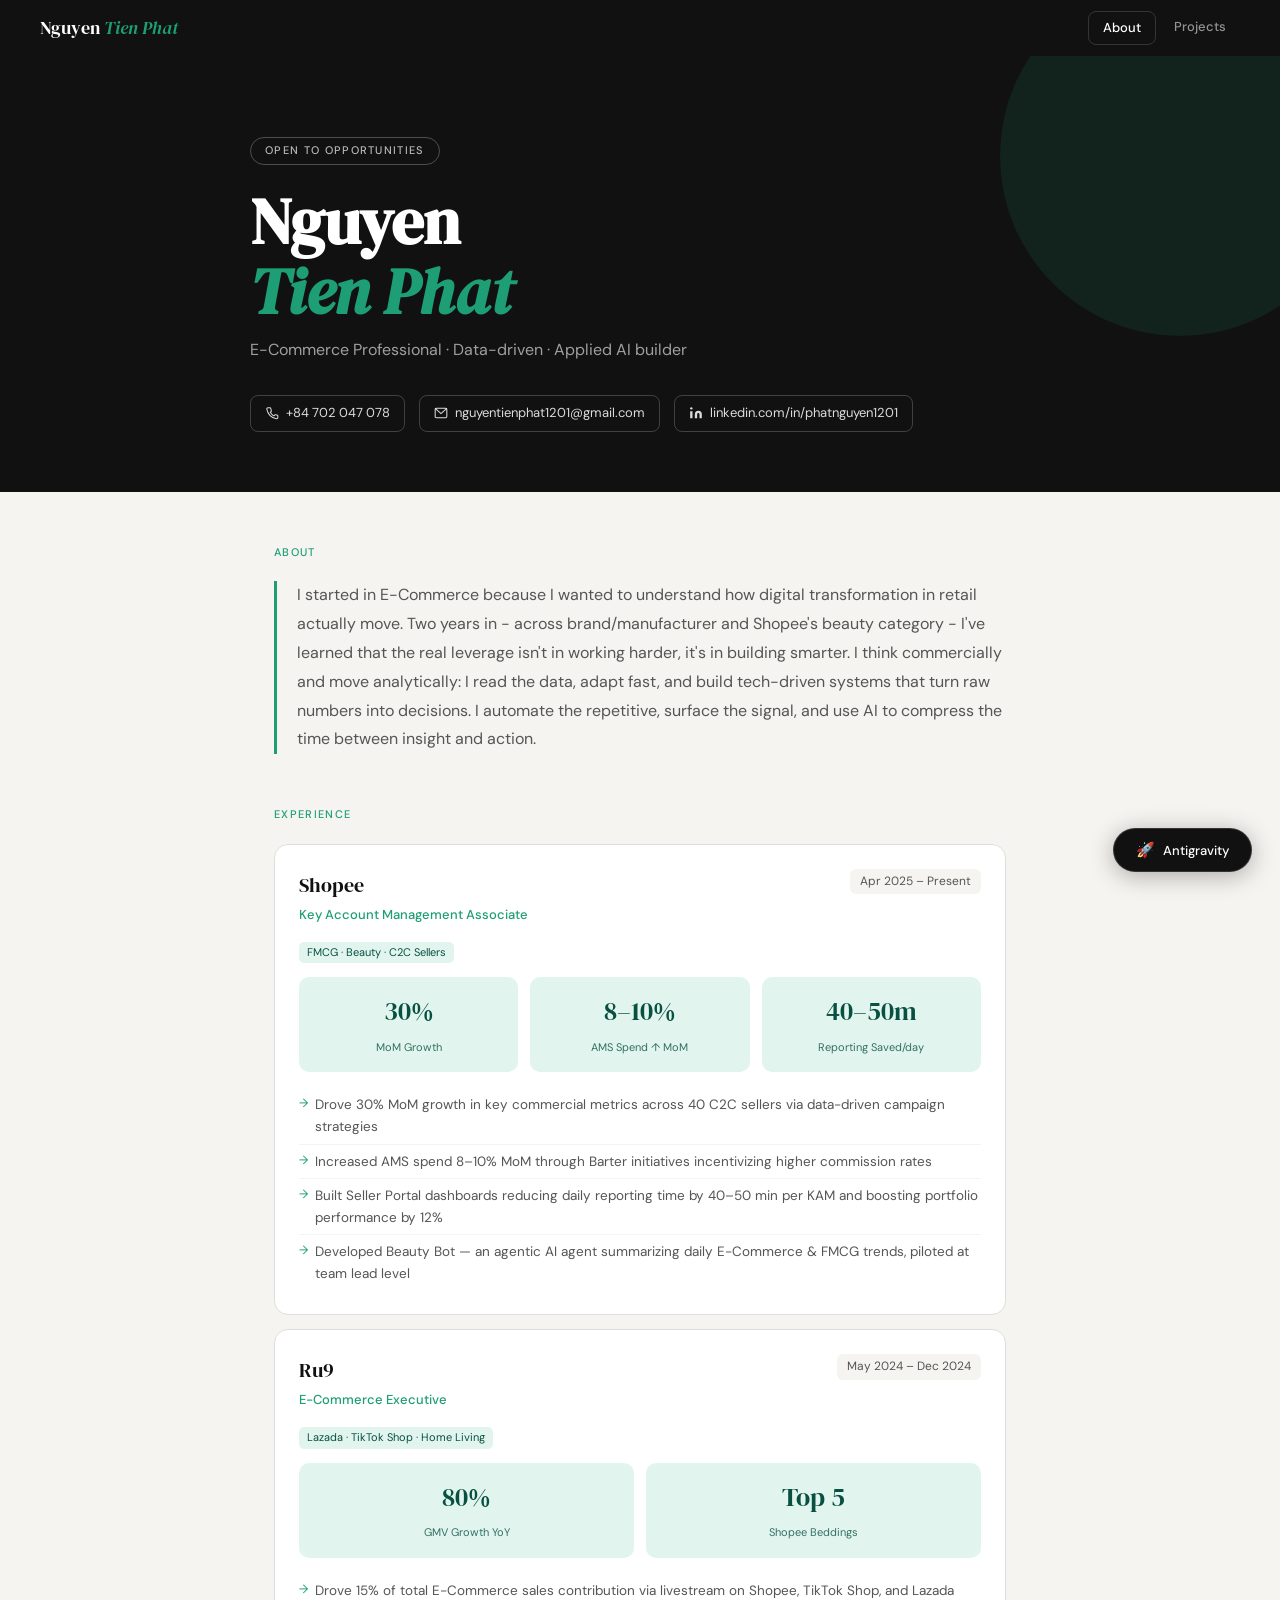
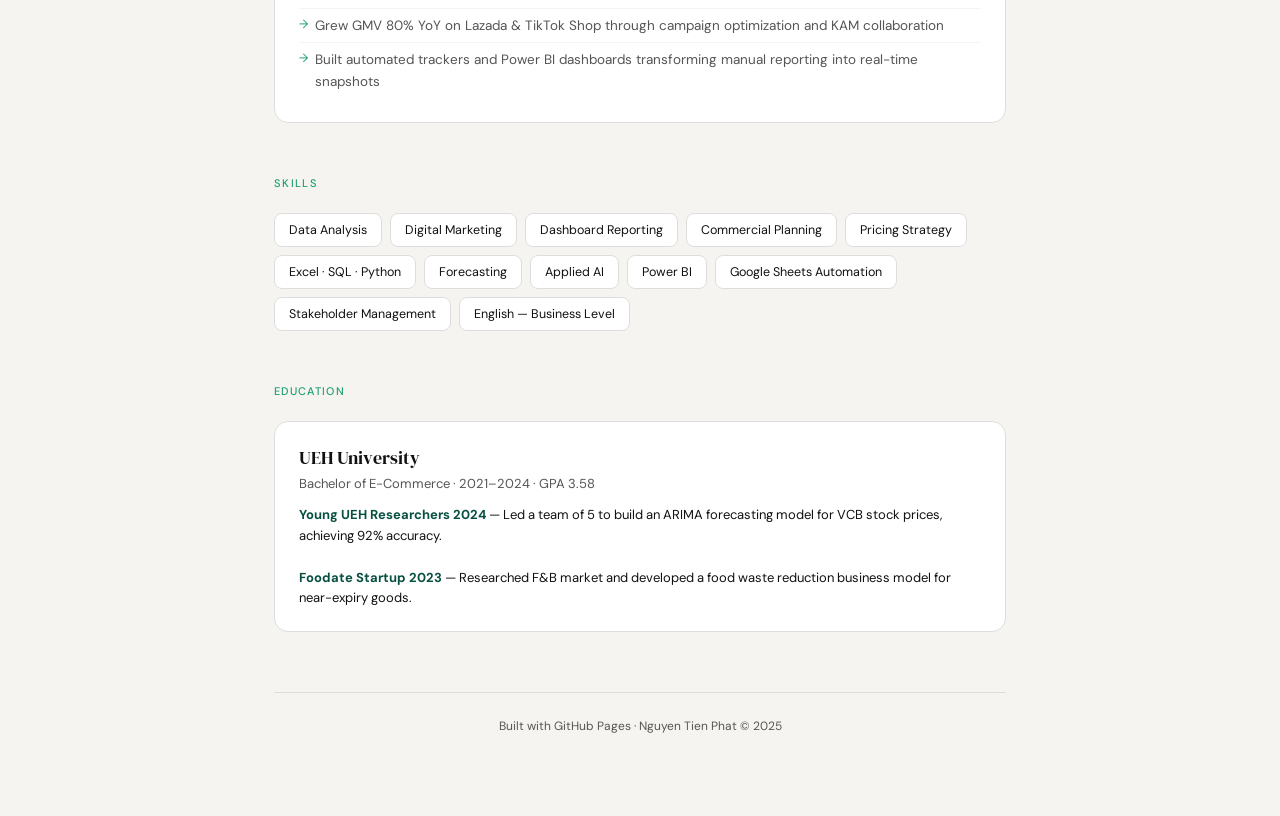
==== index.html @ c170fdb2 "Update index.html" ====
<!DOCTYPE html>
<html lang="en">

<head>
  <meta charset="UTF-8" />
  <meta name="viewport" content="width=device-width, initial-scale=1.0" />
  <title>Nguyen Tien Phat — E-Commerce & Applied AI</title>
  <link
    href="https://fonts.googleapis.com/css2?family=DM+Serif+Display:ital@0;1&family=DM+Sans:wght@300;400;500&display=swap"
    rel="stylesheet" />
  <style>
    :root {
      --teal: #1D9E75;
      --teal-light: #e1f5ee;
      --teal-dark: #085041;
      --ink: #111;
      --muted: #555;
      --soft: #f5f4f0;
      --border: #ddd;
      --white: #fff;
    }

    *,
    *::before,
    *::after {
      box-sizing: border-box;
      margin: 0;
      padding: 0;
    }

    body {
      font-family: 'DM Sans', sans-serif;
      background: var(--soft);
      color: var(--ink);
      line-height: 1.6;
    }

    .hero {
      background: var(--ink);
      color: var(--white);
      padding: 80px 40px 60px;
      position: relative;
      overflow: hidden;
    }

    .hero::before {
      content: '';
      position: absolute;
      top: -80px;
      right: -80px;
      width: 360px;
      height: 360px;
      border-radius: 50%;
      background: var(--teal);
      opacity: 0.12;
    }

    .hero-inner {
      max-width: 780px;
      margin: 0 auto;
      position: relative;
    }

    .hero-tag {
      display: inline-block;
      font-size: 11px;
      font-weight: 500;
      letter-spacing: 0.12em;
      text-transform: uppercase;
      border: 1px solid rgba(255, 255, 255, 0.25);
      border-radius: 20px;
      padding: 4px 14px;
      margin-bottom: 22px;
      color: rgba(255, 255, 255, 0.7);
    }

    .hero h1 {
      font-family: 'DM Serif Display', serif;
      font-size: clamp(38px, 7vw, 64px);
      line-height: 1.1;
      margin-bottom: 10px;
    }

    .hero h1 em {
      font-style: italic;
      color: var(--teal);
    }

    .hero-sub {
      font-size: 16px;
      color: rgba(255, 255, 255, 0.6);
      max-width: 500px;
      margin-bottom: 32px;
    }

    .hero-contacts {
      display: flex;
      flex-wrap: wrap;
      gap: 14px;
    }

    .contact-pill {
      display: inline-flex;
      align-items: center;
      gap: 7px;
      font-size: 13px;
      color: rgba(255, 255, 255, 0.85);
      text-decoration: none;
      border: 0.5px solid rgba(255, 255, 255, 0.2);
      border-radius: 8px;
      padding: 7px 14px;
      transition: background 0.2s, border-color 0.2s;
    }

    .contact-pill:hover {
      background: rgba(255, 255, 255, 0.08);
      border-color: rgba(255, 255, 255, 0.4);
    }

    .contact-pill svg {
      flex-shrink: 0;
    }

    .page {
      max-width: 780px;
      margin: 0 auto;
      padding: 0 24px 80px;
    }

    section {
      margin-top: 52px;
    }

    .section-label {
      font-size: 11px;
      font-weight: 500;
      letter-spacing: 0.12em;
      text-transform: uppercase;
      color: var(--teal);
      margin-bottom: 20px;
    }

    .summary-text {
      font-size: 16px;
      color: var(--muted);
      line-height: 1.8;
      border-left: 3px solid var(--teal);
      padding-left: 20px;
    }

    .exp-card {
      background: var(--white);
      border: 0.5px solid var(--border);
      border-radius: 14px;
      padding: 24px;
      margin-bottom: 14px;
      position: relative;
      transition: box-shadow 0.2s;
    }

    .exp-card:hover {
      box-shadow: 0 4px 20px rgba(0, 0, 0, 0.07);
    }

    .exp-header {
      display: flex;
      justify-content: space-between;
      align-items: flex-start;
      flex-wrap: wrap;
      gap: 8px;
      margin-bottom: 4px;
    }

    .exp-company {
      font-family: 'DM Serif Display', serif;
      font-size: 20px;
    }

    .exp-date {
      font-size: 12px;
      color: var(--muted);
      background: var(--soft);
      border-radius: 6px;
      padding: 3px 10px;
    }

    .exp-role {
      font-size: 13px;
      color: var(--teal);
      font-weight: 500;
      margin-bottom: 12px;
    }

    .exp-tag {
      display: inline-block;
      font-size: 11px;
      background: var(--teal-light);
      color: var(--teal-dark);
      border-radius: 5px;
      padding: 2px 8px;
      margin-bottom: 14px;
    }

    .exp-items {
      list-style: none;
    }

    .exp-items li {
      font-size: 13.5px;
      color: var(--muted);
      padding: 6px 0 6px 16px;
      border-bottom: 0.5px solid var(--soft);
      position: relative;
    }

    .exp-items li::before {
      content: '→';
      position: absolute;
      left: 0;
      color: var(--teal);
      font-size: 12px;
    }

    .exp-items li:last-child {
      border-bottom: none;
    }

    .metrics {
      display: grid;
      grid-template-columns: repeat(3, 1fr);
      gap: 12px;
      margin-bottom: 16px;
    }

    .metric {
      background: var(--teal-light);
      border-radius: 10px;
      padding: 14px 16px;
      text-align: center;
    }

    .metric-num {
      font-family: 'DM Serif Display', serif;
      font-size: 26px;
      color: var(--teal-dark);
      display: block;
    }

    .metric-label {
      font-size: 11px;
      color: var(--teal-dark);
      opacity: 0.8;
    }

    .skills-grid {
      display: flex;
      flex-wrap: wrap;
      gap: 8px;
    }

    .skill-pill {
      font-size: 12.5px;
      background: var(--white);
      border: 0.5px solid var(--border);
      border-radius: 8px;
      padding: 6px 14px;
      color: var(--ink);
    }

    .edu-card {
      background: var(--white);
      border: 0.5px solid var(--border);
      border-radius: 14px;
      padding: 22px 24px;
      margin-bottom: 12px;
    }

    .edu-title {
      font-family: 'DM Serif Display', serif;
      font-size: 18px;
      margin-bottom: 2px;
    }

    .edu-sub {
      font-size: 13px;
      color: var(--muted);
      margin-bottom: 10px;
    }

    .edu-proj {
      font-size: 13px;
      color: var(--ink);
    }

    .edu-proj strong {
      color: var(--teal-dark);
    }

    footer {
      text-align: center;
      font-size: 12px;
      color: var(--muted);
      margin-top: 60px;
      padding-top: 24px;
      border-top: 0.5px solid var(--border);
    }

    .fade-up {
      opacity: 0;
      transform: translateY(24px);
      animation: fadeUp 0.6s ease forwards;
    }

    @keyframes fadeUp {
      to {
        opacity: 1;
        transform: translateY(0);
      }
    }

    .fade-up:nth-child(1) {
      animation-delay: 0.1s;
    }

    .fade-up:nth-child(2) {
      animation-delay: 0.2s;
    }

    .fade-up:nth-child(3) {
      animation-delay: 0.3s;
    }

    @media (max-width: 600px) {
      .hero {
        padding: 60px 24px 40px;
      }

      .metrics {
        grid-template-columns: 1fr 1fr;
      }
    }

    /* ── ANTIGRAVITY BUTTON ── */
    #agBtn {
      position: fixed;
      bottom: 28px;
      right: 28px;
      z-index: 9999;
      background: var(--ink);
      color: var(--white);
      border: 1.5px solid rgba(255, 255, 255, 0.15);
      border-radius: 50px;
      padding: 11px 22px;
      font-family: 'DM Sans', sans-serif;
      font-size: 13px;
      font-weight: 500;
      cursor: pointer;
      display: flex;
      align-items: center;
      gap: 8px;
      box-shadow: 0 4px 24px rgba(0, 0, 0, 0.3);
      transition: background 0.2s, transform 0.2s, border-color 0.2s;
      user-select: none;
    }

    #agBtn:hover {
      background: #222;
      border-color: var(--teal);
      transform: translateY(-2px);
    }

    #agBtn.on {
      background: var(--teal);
      border-color: var(--teal);
    }

    #agBtn .icon {
      font-size: 15px;
      display: inline-block;
      transition: transform 0.5s;
    }

    #agBtn.on .icon {
      transform: rotate(180deg);
    }

    .ag-hint {
      position: fixed;
      bottom: 78px;
      right: 28px;
      z-index: 9999;
      font-size: 11.5px;
      color: var(--muted);
      background: var(--white);
      border: 0.5px solid var(--border);
      border-radius: 12px;
      padding: 7px 14px;
      opacity: 0;
      transition: opacity 0.35s;
      pointer-events: none;
      white-space: nowrap;
      box-shadow: 0 2px 12px rgba(0, 0, 0, 0.08);
    }

    .ag-hint.show {
      opacity: 1;
    }

    /* flying elements */
    .fly-el {
      position: fixed;
      z-index: 8888;
      cursor: grab;
      user-select: none;
      transition: box-shadow 0.15s;
      will-change: transform;
    }

    .fly-el:active {
      cursor: grabbing;
    }

    .fly-el.dragging {
      box-shadow: 0 8px 32px rgba(0, 0, 0, 0.18);
    }
  </style>
</head>

<body>

  <button id="agBtn" onclick="toggleAG()">
    <span class="icon">🚀</span>
    <span id="agLabel">Antigravity</span>
  </button>
  <div class="ag-hint" id="agHint">Drag elements · click Reset to restore</div>

  <!-- NAV -->
  <nav
    style="background:#111;padding:0 40px;display:flex;align-items:center;justify-content:space-between;height:56px;position:sticky;top:0;z-index:100;">
    <a href="index.html"
      style="font-family:'DM Serif Display',serif;font-size:18px;color:#fff;text-decoration:none;">Nguyen <em
        style="color:#1D9E75;font-style:italic;">Tien Phat</em></a>
    <div style="display:flex;gap:4px;">
      <a href="index.html"
        style="font-size:13px;font-weight:500;color:#fff;text-decoration:none;padding:6px 14px;border-radius:8px;border:0.5px solid rgba(255,255,255,0.15);">About</a>
      <a href="projects.html"
        style="font-size:13px;font-weight:500;color:rgba(255,255,255,0.55);text-decoration:none;padding:6px 14px;border-radius:8px;transition:color 0.2s;">Projects</a>
    </div>
  </nav>

  <!-- HERO -->
  <div class="hero">
    <div class="hero-inner">
      <div class="hero-tag">Open to Opportunities</div>
      <h1>Nguyen<br /><em>Tien Phat</em></h1>
      <p class="hero-sub">E-Commerce Professional · Data-driven · Applied AI builder</p>
      <div class="hero-contacts">
        <a class="contact-pill" href="tel:+84702047078">
          <svg width="14" height="14" fill="none" stroke="currentColor" stroke-width="1.8" viewBox="0 0 24 24">
            <path
              d="M22 16.92v3a2 2 0 0 1-2.18 2A19.8 19.8 0 0 1 3.09 5.18 2 2 0 0 1 5.09 3h3a2 2 0 0 1 2 1.72c.127.96.361 1.903.7 2.81a2 2 0 0 1-.45 2.11L9.09 10.91a16 16 0 0 0 6 6l1.27-1.27a2 2 0 0 1 2.11-.45c.907.339 1.85.574 2.81.7A2 2 0 0 1 22 16.92z" />
          </svg>
          +84 702 047 078
        </a>
        <a class="contact-pill" href="mailto:nguyentienphat1201@gmail.com">
          <svg width="14" height="14" fill="none" stroke="currentColor" stroke-width="1.8" viewBox="0 0 24 24">
            <rect x="2" y="4" width="20" height="16" rx="2" />
            <polyline points="2,4 12,13 22,4" />
          </svg>
          nguyentienphat1201@gmail.com
        </a>
        <a class="contact-pill" href="https://linkedin.com/in/phatnguyen1201" target="_blank">
          <svg width="14" height="14" fill="currentColor" viewBox="0 0 24 24">
            <path d="M16 8a6 6 0 0 1 6 6v7h-4v-7a2 2 0 0 0-2-2 2 2 0 0 0-2 2v7h-4v-7a6 6 0 0 1 6-6zM2 9h4v12H2z" />
            <circle cx="4" cy="4" r="2" />
          </svg>
          linkedin.com/in/phatnguyen1201
        </a>
      </div>
    </div>
  </div>

  <div class="page">
    <section class="fade-up">
      <div class="section-label">About</div>
      <p class="summary-text">
        I started in E-Commerce because I wanted to understand how digital transformation in retail actually move.
        Two years in - across brand/manufacturer and Shopee's beauty category - I've learned that the real leverage
        isn't in working harder, it's in building smarter. I think commercially and move analytically: I read the data,
        adapt fast, and build tech-driven systems that turn raw numbers into decisions. I automate the repetitive,
        surface the signal, and use AI to compress the time between insight and action.
      </p>
    </section>

    <section>
      <div class="section-label">Experience</div>
      <div class="exp-card fade-up">
        <div class="exp-header">
          <span class="exp-company">Shopee</span>
          <span class="exp-date">Apr 2025 – Present</span>
        </div>
        <div class="exp-role">Key Account Management Associate</div>
        <span class="exp-tag">FMCG · Beauty · C2C Sellers</span>
        <div class="metrics">
          <div class="metric"><span class="metric-num">30%</span><span class="metric-label">MoM Growth</span></div>
          <div class="metric"><span class="metric-num">8–10%</span><span class="metric-label">AMS Spend ↑ MoM</span>
          </div>
          <div class="metric"><span class="metric-num">40–50m</span><span class="metric-label">Reporting
              Saved/day</span></div>
        </div>
        <ul class="exp-items">
          <li>Drove 30% MoM growth in key commercial metrics across 40 C2C sellers via data-driven campaign strategies
          </li>
          <li>Increased AMS spend 8–10% MoM through Barter initiatives incentivizing higher commission rates</li>
          <li>Built Seller Portal dashboards reducing daily reporting time by 40–50 min per KAM and boosting portfolio
            performance by 12%</li>
          <li>Developed Beauty Bot — an agentic AI agent summarizing daily E-Commerce & FMCG trends, piloted at team
            lead level</li>
        </ul>
      </div>

      <div class="exp-card fade-up">
        <div class="exp-header">
          <span class="exp-company">Ru9</span>
          <span class="exp-date">May 2024 – Dec 2024</span>
        </div>
        <div class="exp-role">E-Commerce Executive</div>
        <span class="exp-tag">Lazada · TikTok Shop · Home Living</span>
        <div class="metrics" style="grid-template-columns: repeat(2,1fr)">
          <div class="metric"><span class="metric-num">80%</span><span class="metric-label">GMV Growth YoY</span></div>
          <div class="metric"><span class="metric-num">Top 5</span><span class="metric-label">Shopee Beddings</span>
          </div>
        </div>
        <ul class="exp-items">
          <li>Drove 15% of total E-Commerce sales contribution via livestream on Shopee, TikTok Shop, and Lazada</li>
          <li>Grew GMV 80% YoY on Lazada & TikTok Shop through campaign optimization and KAM collaboration</li>
          <li>Built automated trackers and Power BI dashboards transforming manual reporting into real-time snapshots
          </li>
        </ul>
      </div>
    </section>

    <section class="fade-up">
      <div class="section-label">Skills</div>
      <div class="skills-grid">
        <span class="skill-pill">Data Analysis</span>
        <span class="skill-pill">Digital Marketing</span>
        <span class="skill-pill">Dashboard Reporting</span>
        <span class="skill-pill">Commercial Planning</span>
        <span class="skill-pill">Pricing Strategy</span>
        <span class="skill-pill">Excel · SQL · Python</span>
        <span class="skill-pill">Forecasting</span>
        <span class="skill-pill">Applied AI</span>
        <span class="skill-pill">Power BI</span>
        <span class="skill-pill">Google Sheets Automation</span>
        <span class="skill-pill">Stakeholder Management</span>
        <span class="skill-pill">English — Business Level</span>
      </div>
    </section>

    <section class="fade-up">
      <div class="section-label">Education</div>
      <div class="edu-card">
        <div class="edu-title">UEH University</div>
        <div class="edu-sub">Bachelor of E-Commerce · 2021–2024 · GPA 3.58</div>
        <div class="edu-proj">
          <strong>Young UEH Researchers 2024</strong> — Led a team of 5 to build an ARIMA forecasting model for VCB
          stock prices, achieving 92% accuracy.<br /><br />
          <strong>Foodate Startup 2023</strong> — Researched F&B market and developed a food waste reduction business
          model for near-expiry goods.
        </div>
      </div>
    </section>

    <footer>Built with GitHub Pages · Nguyen Tien Phat © 2025</footer>
  </div>

  <script>
    // ─── ANTIGRAVITY ENGINE ───────────────────────────────────────────────
    let agActive = false;
    let particles = [];
    let rafId = null;
    let dragTarget = null;
    let dragOffX = 0, dragOffY = 0;
    let lastMX = 0, lastMY = 0, velX = 0, velY = 0;

    const SELECTORS = [
      '.hero-tag', '.hero h1', '.hero-sub',
      '.contact-pill', '.exp-company', '.exp-date',
      '.exp-role', '.exp-tag', '.metric',
      '.skill-pill', '.section-label', '.summary-text',
      '.edu-title', '.edu-sub', 'footer'
    ];

    function toggleAG() {
      agActive ? resetAG() : launchAG();
    }

    function launchAG() {
      agActive = true;
      document.getElementById('agBtn').classList.add('on');
      document.getElementById('agLabel').textContent = 'Reset ↺';
      document.getElementById('agHint').classList.add('show');

      // Collect elements
      const collected = [];
      SELECTORS.forEach(sel =>
        document.querySelectorAll(sel).forEach(el => collected.push(el))
      );

      particles = [];

      collected.forEach(el => {
        const rect = el.getBoundingClientRect();
        if (!rect.width || !rect.height) return;

        // Snapshot visual as a floating div
        const fly = document.createElement('div');
        fly.className = 'fly-el';

        // Copy text content & basic appearance
        fly.innerHTML = el.innerHTML || el.textContent;
        const cs = getComputedStyle(el);
        fly.style.cssText = `
      left:${rect.left + window.scrollX}px;
      top:${rect.top + window.scrollY}px;
      width:${rect.width}px;
      min-height:${rect.height}px;
      padding:${cs.padding};
      background:${cs.backgroundColor !== 'rgba(0, 0, 0, 0)' ? cs.backgroundColor : 'transparent'};
      color:${cs.color};
      font-size:${cs.fontSize};
      font-family:${cs.fontFamily};
      font-weight:${cs.fontWeight};
      font-style:${cs.fontStyle};
      border-radius:${cs.borderRadius};
      border:${cs.border};
      display:flex;
      align-items:center;
      justify-content:center;
      text-align:center;
      overflow:hidden;
      box-sizing:border-box;
    `;

        document.body.appendChild(fly);

        // Fling upward with random spread
        const p = {
          el,
          fly,
          x: rect.left + rect.width / 2,
          y: rect.top + window.scrollY + rect.height / 2,
          w: rect.width,
          h: rect.height,
          vx: (Math.random() - 0.5) * 6,
          vy: -(Math.random() * 10 + 5),
          rot: 0,
          vrot: (Math.random() - 0.5) * 4,
        };
        particles.push(p);

        // Hide original
        el.dataset.origVis = el.style.visibility;
        el.style.visibility = 'hidden';

        // Drag listeners
        fly.addEventListener('mousedown', e => beginDrag(e, p));
        fly.addEventListener('touchstart', e => beginDragTouch(e, p), { passive: false });
      });

      // Scroll to top so everything is visible
      window.scrollTo({ top: 0, behavior: 'smooth' });

      window.addEventListener('mousemove', onMove);
      window.addEventListener('mouseup', onUp);
      window.addEventListener('touchmove', onMoveTouch, { passive: false });
      window.addEventListener('touchend', onUp);

      loop();
    }

    function loop() {
      if (!agActive) return;
      const W = window.innerWidth;
      const H = window.innerHeight;
      const GRAV = -0.4;   // negative = floats UP
      const DAMP = 0.988;
      const BOUNCE = 0.5;

      particles.forEach(p => {
        if (p === dragTarget) return;

        p.vy += GRAV;
        p.vx *= DAMP;
        p.vy *= DAMP;
        p.rot += p.vrot;
        p.vrot *= 0.99;

        p.x += p.vx;
        p.y += p.vy;

        const hw = p.w / 2, hh = p.h / 2;

        if (p.x - hw < 0) { p.x = hw; p.vx = Math.abs(p.vx) * BOUNCE; }
        if (p.x + hw > W) { p.x = W - hw; p.vx = -Math.abs(p.vx) * BOUNCE; }
        if (p.y - hh < 0) { p.y = hh; p.vy = Math.abs(p.vy) * BOUNCE; }
        if (p.y + hh > H) { p.y = H - hh; p.vy = -Math.abs(p.vy) * BOUNCE; }

        p.fly.style.left = (p.x - hw) + 'px';
        p.fly.style.top = (p.y - hh) + 'px';
        p.fly.style.transform = `rotate(${p.rot}deg)`;
        p.fly.style.position = 'fixed';
      });

      rafId = requestAnimationFrame(loop);
    }

    // ─── DRAG ───
    function beginDrag(e, p) {
      e.preventDefault();
      dragTarget = p;
      dragOffX = e.clientX - p.x;
      dragOffY = e.clientY - p.y;
      lastMX = e.clientX; lastMY = e.clientY;
      velX = velY = 0;
      p.fly.classList.add('dragging');
    }
    function beginDragTouch(e, p) {
      e.preventDefault();
      const t = e.touches[0];
      dragTarget = p;
      dragOffX = t.clientX - p.x;
      dragOffY = t.clientY - p.y;
      lastMX = t.clientX; lastMY = t.clientY;
      velX = velY = 0;
      p.fly.classList.add('dragging');
    }
    function onMove(e) {
      if (!dragTarget) return;
      velX = e.clientX - lastMX; velY = e.clientY - lastMY;
      lastMX = e.clientX; lastMY = e.clientY;
      dragTarget.x = e.clientX - dragOffX;
      dragTarget.y = e.clientY - dragOffY;
      const hw = dragTarget.w / 2, hh = dragTarget.h / 2;
      dragTarget.fly.style.left = (dragTarget.x - hw) + 'px';
      dragTarget.fly.style.top = (dragTarget.y - hh) + 'px';
    }
    function onMoveTouch(e) {
      if (!dragTarget) return;
      const t = e.touches[0];
      velX = t.clientX - lastMX; velY = t.clientY - lastMY;
      lastMX = t.clientX; lastMY = t.clientY;
      dragTarget.x = t.clientX - dragOffX;
      dragTarget.y = t.clientY - dragOffY;
      const hw = dragTarget.w / 2, hh = dragTarget.h / 2;
      dragTarget.fly.style.left = (dragTarget.x - hw) + 'px';
      dragTarget.fly.style.top = (dragTarget.y - hh) + 'px';
    }
    function onUp() {
      if (!dragTarget) return;
      dragTarget.vx = velX * 0.7;
      dragTarget.vy = velY * 0.7;
      dragTarget.vrot = (Math.random() - 0.5) * 6;
      dragTarget.fly.classList.remove('dragging');
      dragTarget = null;
    }

    function resetAG() {
      agActive = false;
      cancelAnimationFrame(rafId);

      particles.forEach(p => {
        p.fly.remove();
        p.el.style.visibility = p.el.dataset.origVis || '';
      });
      particles = [];
      dragTarget = null;

      window.removeEventListener('mousemove', onMove);
      window.removeEventListener('mouseup', onUp);
      window.removeEventListener('touchmove', onMoveTouch);
      window.removeEventListener('touchend', onUp);

      document.getElementById('agBtn').classList.remove('on');
      document.getElementById('agLabel').textContent = 'Antigravity';
      document.getElementById('agHint').classList.remove('show');
    }
  </script>
</body>

</html>
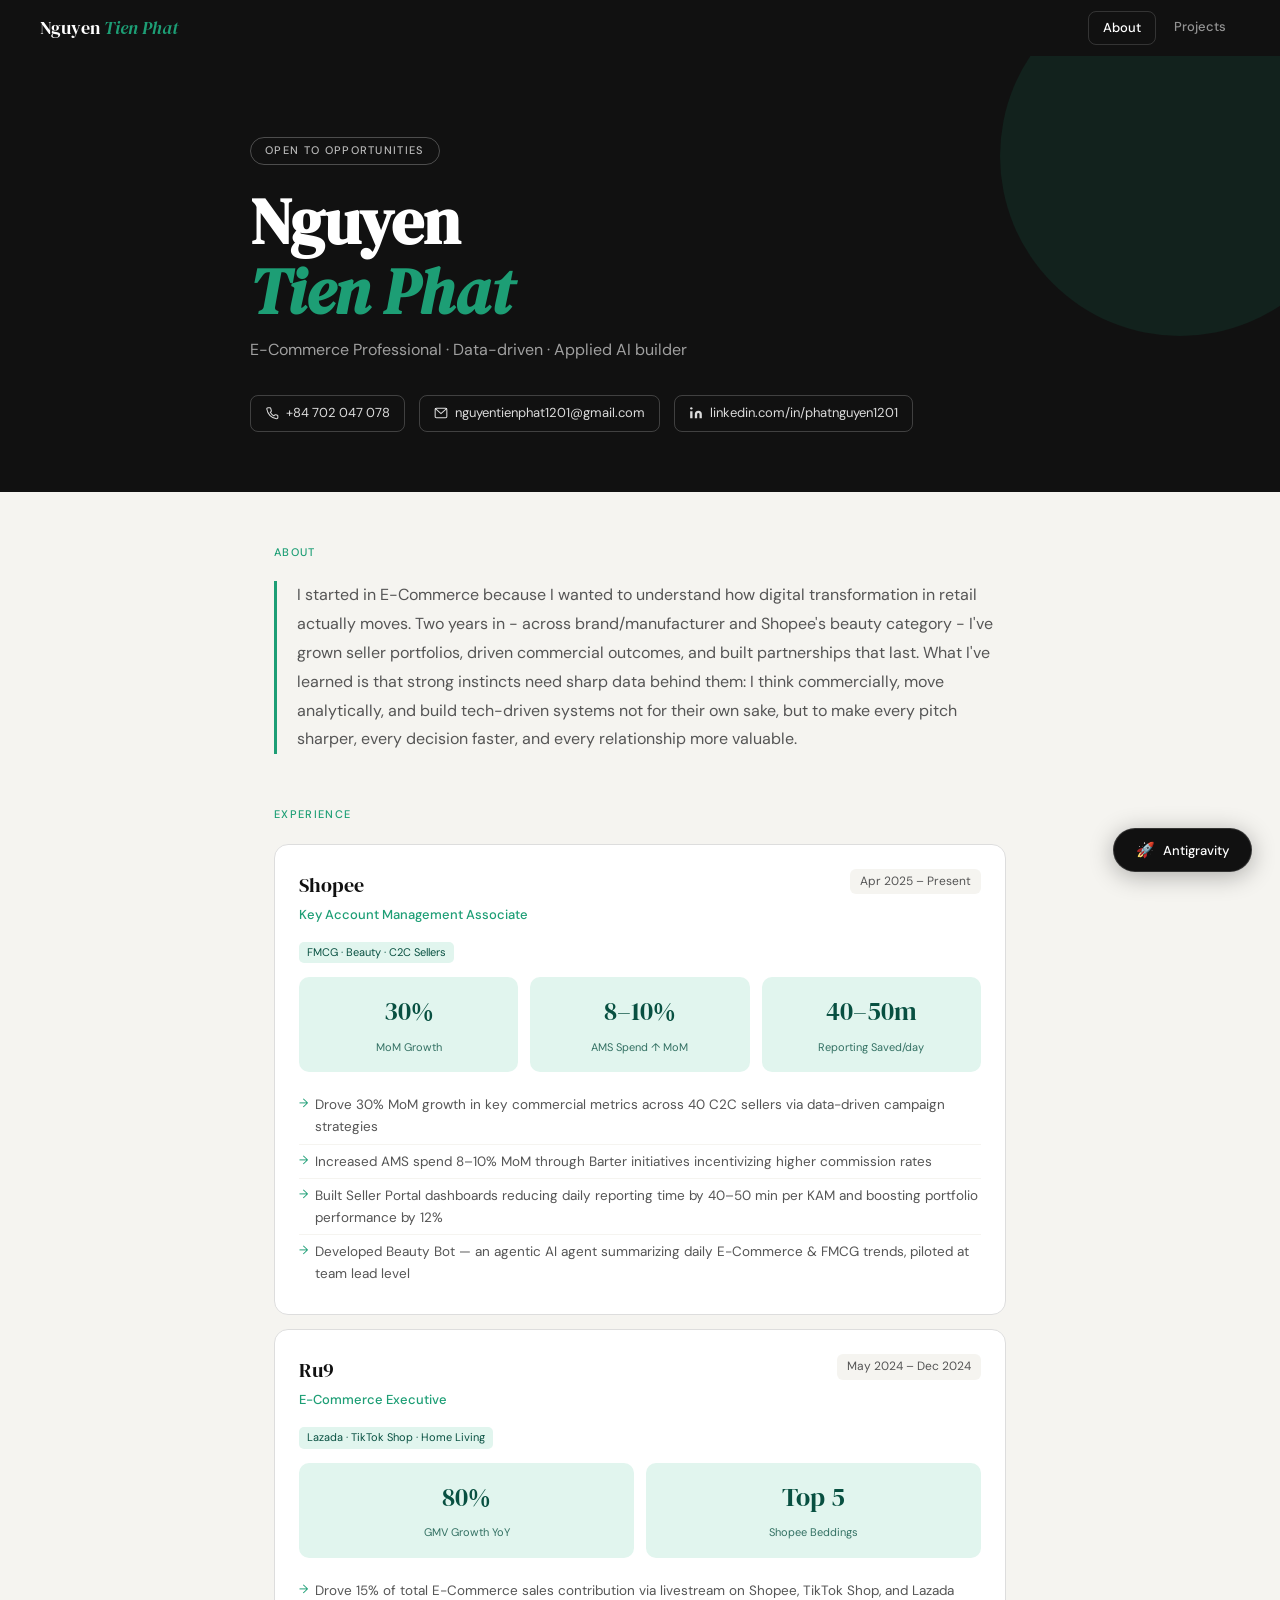
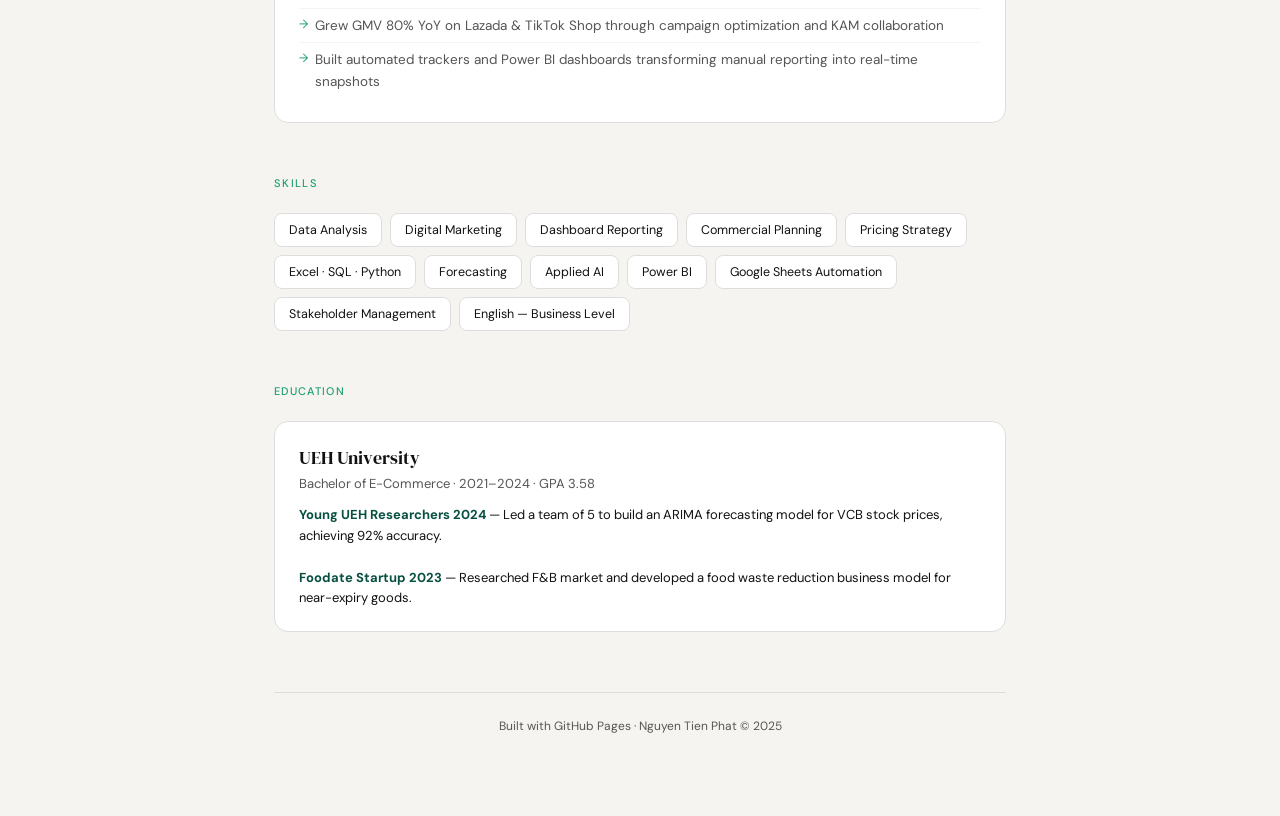
==== commit 9d435452: "Update index.html" ====
--- a/index.html
+++ b/index.html
@@ -484,11 +484,11 @@
     <section class="fade-up">
       <div class="section-label">About</div>
       <p class="summary-text">
-        I started in E-Commerce because I wanted to understand how digital transformation in retail actually move.
-        Two years in - across brand/manufacturer and Shopee's beauty category - I've learned that the real leverage
-        isn't in working harder, it's in building smarter. I think commercially and move analytically: I read the data,
-        adapt fast, and build tech-driven systems that turn raw numbers into decisions. I automate the repetitive,
-        surface the signal, and use AI to compress the time between insight and action.
+        I started in E-Commerce because I wanted to understand how digital transformation in retail actually moves.
+        Two years in - across brand/manufacturer and Shopee's beauty category - I've grown seller portfolios, driven
+        commercial outcomes, and built partnerships that last. What I've learned is that strong instincts need sharp
+        data behind them: I think commercially, move analytically, and build tech-driven systems not for their own sake,
+        but to make every pitch sharper, every decision faster, and every relationship more valuable.
       </p>
     </section>
 
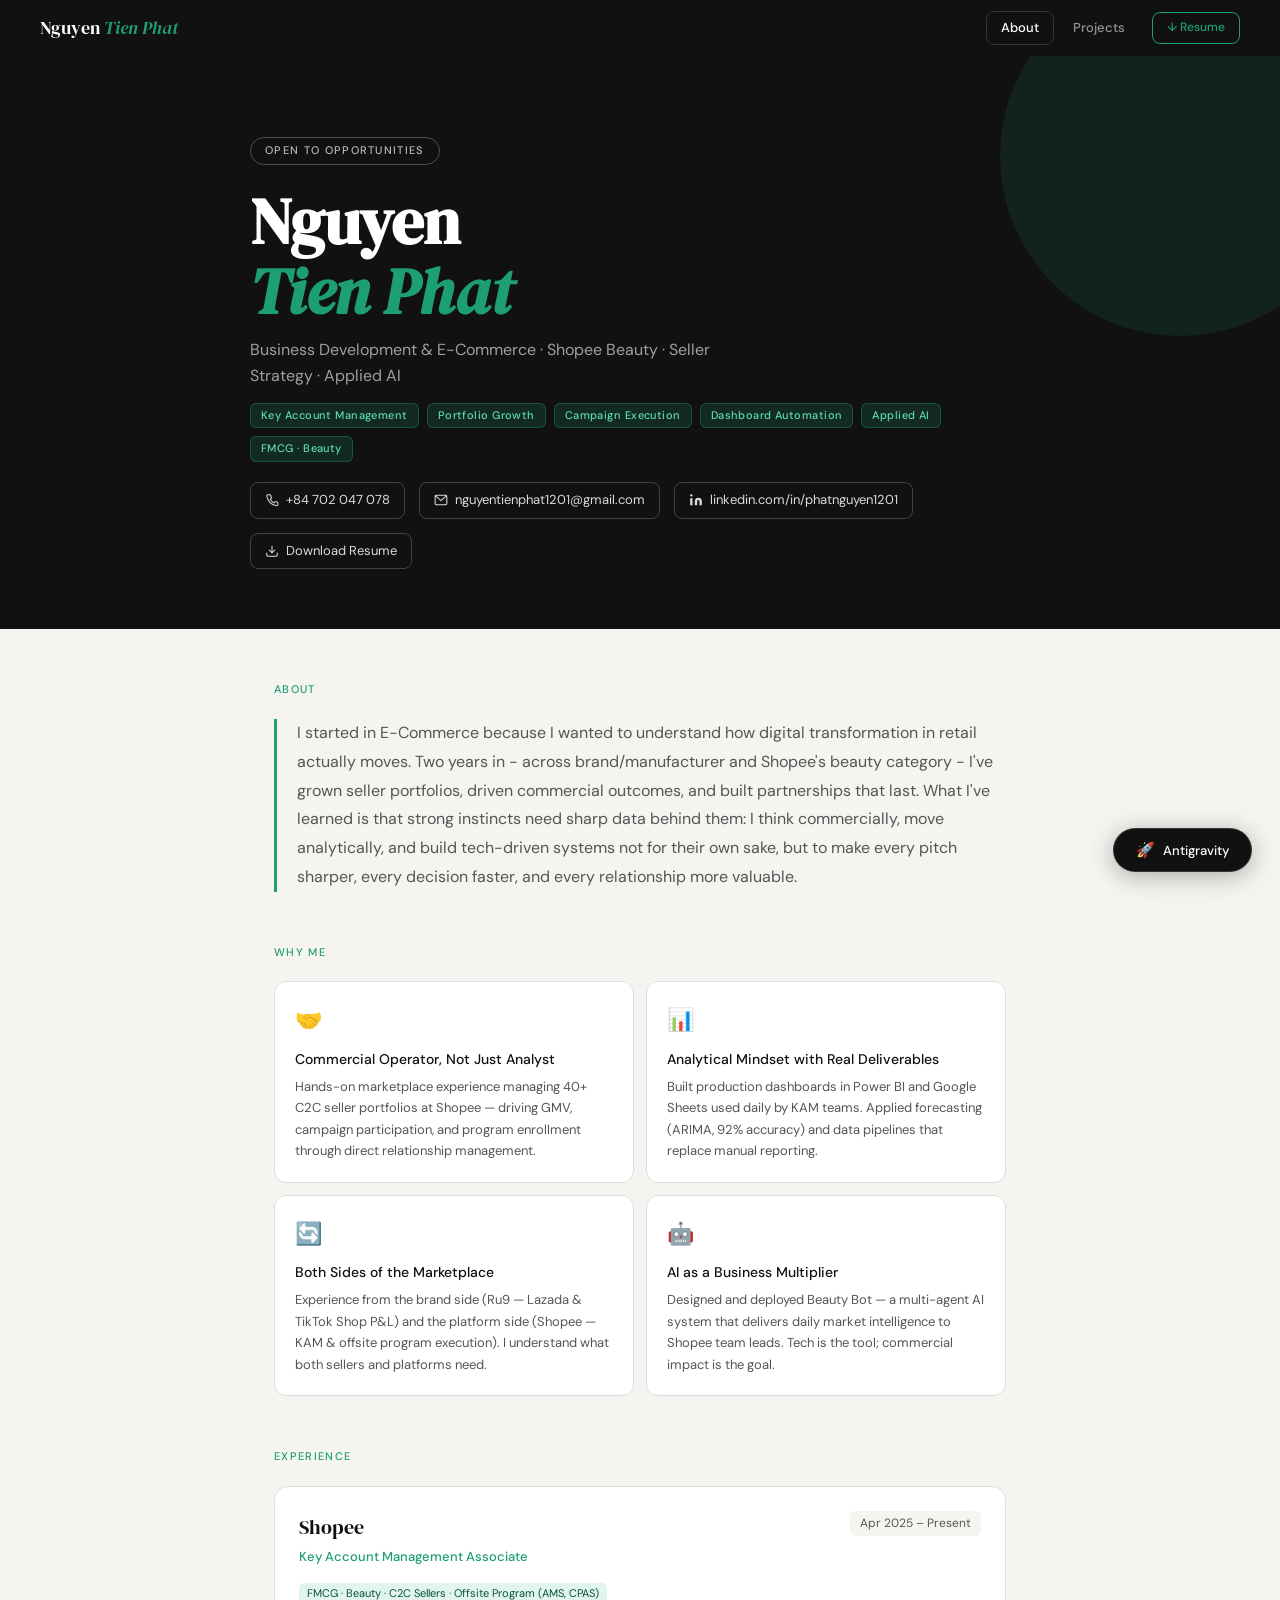
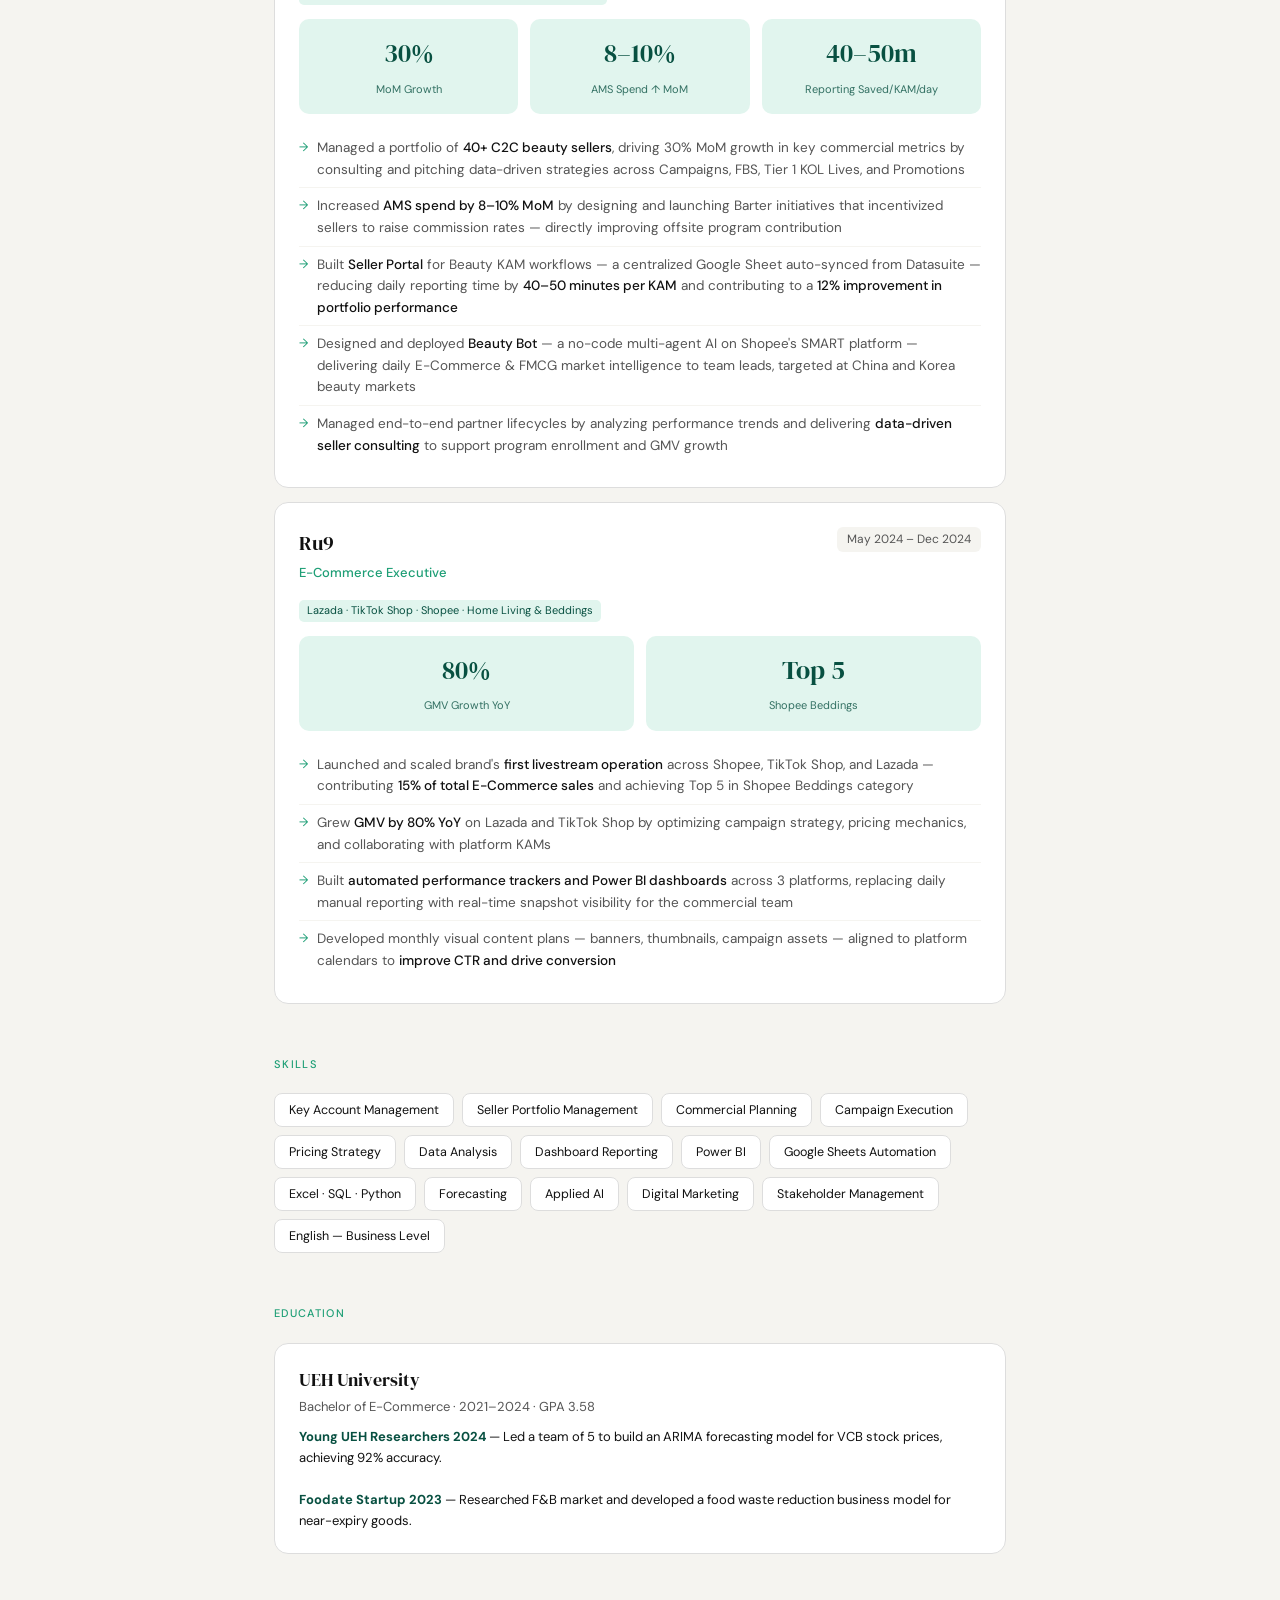
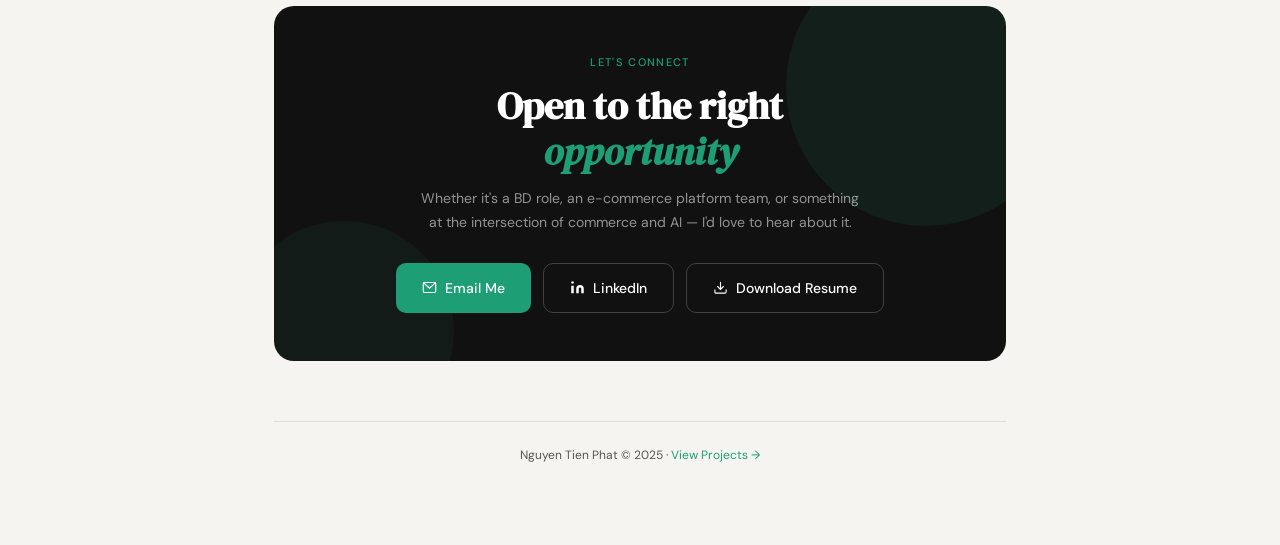
==== commit dc89036e: "Update index.html" ====
--- a/index.html
+++ b/index.html
@@ -5,6 +5,8 @@
   <meta charset="UTF-8" />
   <meta name="viewport" content="width=device-width, initial-scale=1.0" />
   <title>Nguyen Tien Phat — E-Commerce & Applied AI</title>
+  <meta name="description" content="Nguyen Tien Phat — E-Commerce Business Development professional at Shopee. Experienced in seller portfolio management, KAM strategy, campaign execution, dashboard automation, and applied AI. Based in Ho Chi Minh City, Vietnam." />
+  <meta name="keywords" content="E-Commerce, Business Development, Key Account Management, Shopee, KAM, Seller Portal, Dashboard, Power BI, Google Sheets, Applied AI, FMCG, Beauty, Vietnam, Ho Chi Minh City" />
   <link
     href="https://fonts.googleapis.com/css2?family=DM+Serif+Display:ital@0;1&family=DM+Sans:wght@300;400;500&display=swap"
     rel="stylesheet" />
@@ -423,6 +425,80 @@
     .fly-el.dragging {
       box-shadow: 0 8px 32px rgba(0, 0, 0, 0.18);
     }
+
+    /* ── NEW: pulse on hero circle ── */
+    @keyframes pulse {
+      0%, 100% { transform: scale(1); opacity: 0.12; }
+      50% { transform: scale(1.15); opacity: 0.18; }
+    }
+    .hero::before { animation: pulse 6s ease-in-out infinite; }
+
+    /* ── NEW: scroll reveal ── */
+    html { scroll-behavior: smooth; }
+    .reveal { opacity: 0; transform: translateY(28px); transition: opacity 0.55s ease, transform 0.55s ease; }
+    .reveal.visible { opacity: 1; transform: translateY(0); }
+
+    /* ── NEW: nav classes ── */
+    .nav { background: var(--ink); padding: 0 40px; display: flex; align-items: center; justify-content: space-between; height: 56px; position: sticky; top: 0; z-index: 100; }
+    .nav-logo { font-family: 'DM Serif Display', serif; font-size: 18px; color: var(--white); text-decoration: none; }
+    .nav-logo em { color: var(--teal); font-style: italic; }
+    .nav-links { display: flex; gap: 4px; align-items: center; }
+    .nav-link { font-size: 13px; font-weight: 500; color: rgba(255,255,255,0.55); text-decoration: none; padding: 6px 14px; border-radius: 8px; border: 0.5px solid transparent; transition: color 0.2s, background 0.2s; }
+    .nav-link:hover { color: var(--white); background: rgba(255,255,255,0.07); }
+    .nav-link.active { color: var(--white); border-color: rgba(255,255,255,0.15); }
+    .nav-cv-btn { font-size: 12px; font-weight: 500; color: var(--teal); border: 1px solid var(--teal); padding: 5px 14px; border-radius: 8px; text-decoration: none; margin-left: 8px; transition: background 0.2s, color 0.2s; }
+    .nav-cv-btn:hover { background: var(--teal); color: var(--white); }
+
+    /* ── NEW: hero keywords ── */
+    .hero-keywords { display: flex; flex-wrap: wrap; gap: 8px; margin-bottom: 20px; }
+    .hero-keyword { font-size: 11px; font-weight: 500; letter-spacing: 0.04em; background: rgba(29,158,117,0.18); color: #5ddcaa; border: 0.5px solid rgba(29,158,117,0.35); border-radius: 6px; padding: 3px 10px; }
+
+    /* ── NEW: hero sub margin tweak for keywords ── */
+    .hero-sub { margin-bottom: 14px !important; }
+
+    /* ── NEW: skill pill hover ── */
+    .skill-pill { transition: background 0.2s, border-color 0.2s; }
+    .skill-pill:hover { background: var(--teal-light); border-color: #6ee7b7; }
+
+    /* ── NEW: exp-card lift on hover ── */
+    .exp-card { transition: box-shadow 0.2s, transform 0.2s !important; }
+    .exp-card:hover { transform: translateY(-2px); }
+
+    /* ── NEW: exp bullets (ATS) ── */
+    .exp-bullets { list-style: none; }
+    .exp-bullets li { font-size: 13.5px; color: var(--muted); padding: 7px 0 7px 18px; border-bottom: 0.5px solid var(--soft); position: relative; line-height: 1.6; }
+    .exp-bullets li:last-child { border-bottom: none; }
+    .exp-bullets li::before { content: '→'; position: absolute; left: 0; color: var(--teal); font-size: 12px; top: 8px; }
+    .exp-bullets li strong { color: var(--ink); font-weight: 500; }
+
+    /* ── NEW: why-me grid ── */
+    .why-grid { display: grid; grid-template-columns: 1fr 1fr; gap: 12px; }
+    .why-card { background: var(--white); border: 0.5px solid var(--border); border-radius: 12px; padding: 20px; transition: box-shadow 0.2s, transform 0.2s; }
+    .why-card:hover { box-shadow: 0 4px 20px rgba(0,0,0,0.07); transform: translateY(-2px); }
+    .why-icon { font-size: 22px; margin-bottom: 10px; }
+    .why-title { font-size: 14px; font-weight: 500; color: var(--ink); margin-bottom: 6px; }
+    .why-desc { font-size: 13px; color: var(--muted); line-height: 1.65; }
+
+    /* ── NEW: CTA section ── */
+    .cta-section { background: var(--ink); border-radius: 20px; padding: 48px 40px; text-align: center; position: relative; overflow: hidden; margin-top: 52px; }
+    .cta-section::before { content: ''; position: absolute; top: -60px; right: -60px; width: 280px; height: 280px; border-radius: 50%; background: var(--teal); opacity: 0.1; animation: pulse 5s ease-in-out infinite; }
+    .cta-section::after { content: ''; position: absolute; bottom: -80px; left: -40px; width: 220px; height: 220px; border-radius: 50%; background: var(--teal); opacity: 0.07; animation: pulse 7s 1s ease-in-out infinite; }
+    .cta-inner { position: relative; z-index: 1; }
+    .cta-label { font-size: 11px; font-weight: 500; letter-spacing: 0.12em; text-transform: uppercase; color: var(--teal); margin-bottom: 12px; }
+    .cta-title { font-family: 'DM Serif Display', serif; font-size: clamp(26px, 4vw, 38px); color: var(--white); line-height: 1.2; margin-bottom: 12px; }
+    .cta-title em { font-style: italic; color: var(--teal); }
+    .cta-sub { font-size: 14px; color: rgba(255,255,255,0.55); max-width: 440px; margin: 0 auto 28px; line-height: 1.7; }
+    .cta-buttons { display: flex; gap: 12px; justify-content: center; flex-wrap: wrap; }
+    .cta-btn-primary { display: inline-flex; align-items: center; gap: 8px; background: var(--teal); color: var(--white); font-size: 14px; font-weight: 500; border-radius: 10px; padding: 13px 26px; text-decoration: none; transition: background 0.2s, transform 0.15s; }
+    .cta-btn-primary:hover { background: var(--teal-dark); transform: translateY(-2px); }
+    .cta-btn-ghost { display: inline-flex; align-items: center; gap: 8px; border: 0.5px solid rgba(255,255,255,0.2); color: var(--white); font-size: 14px; font-weight: 500; border-radius: 10px; padding: 13px 26px; text-decoration: none; transition: background 0.2s, border-color 0.2s; }
+    .cta-btn-ghost:hover { background: rgba(255,255,255,0.07); border-color: rgba(255,255,255,0.4); }
+
+    @media (max-width: 600px) {
+      .why-grid { grid-template-columns: 1fr; }
+      .cta-section { padding: 36px 24px; }
+      .nav { padding: 0 20px; }
+    }
   </style>
 </head>
 
@@ -435,16 +511,12 @@
   <div class="ag-hint" id="agHint">Drag elements · click Reset to restore</div>
 
   <!-- NAV -->
-  <nav
-    style="background:#111;padding:0 40px;display:flex;align-items:center;justify-content:space-between;height:56px;position:sticky;top:0;z-index:100;">
-    <a href="index.html"
-      style="font-family:'DM Serif Display',serif;font-size:18px;color:#fff;text-decoration:none;">Nguyen <em
-        style="color:#1D9E75;font-style:italic;">Tien Phat</em></a>
-    <div style="display:flex;gap:4px;">
-      <a href="index.html"
-        style="font-size:13px;font-weight:500;color:#fff;text-decoration:none;padding:6px 14px;border-radius:8px;border:0.5px solid rgba(255,255,255,0.15);">About</a>
-      <a href="projects.html"
-        style="font-size:13px;font-weight:500;color:rgba(255,255,255,0.55);text-decoration:none;padding:6px 14px;border-radius:8px;transition:color 0.2s;">Projects</a>
+  <nav class="nav">
+    <a href="index.html" class="nav-logo">Nguyen <em>Tien Phat</em></a>
+    <div class="nav-links">
+      <a href="index.html" class="nav-link active">About</a>
+      <a href="projects.html" class="nav-link">Projects</a>
+      <a href="assest/CV_NguyenTienPhat.pdf" download class="nav-cv-btn">↓ Resume</a>
     </div>
   </nav>
 
@@ -453,7 +525,15 @@
     <div class="hero-inner">
       <div class="hero-tag">Open to Opportunities</div>
       <h1>Nguyen<br /><em>Tien Phat</em></h1>
-      <p class="hero-sub">E-Commerce Professional · Data-driven · Applied AI builder</p>
+      <p class="hero-sub">Business Development & E-Commerce · Shopee Beauty · Seller Strategy · Applied AI</p>
+      <div class="hero-keywords">
+        <span class="hero-keyword">Key Account Management</span>
+        <span class="hero-keyword">Portfolio Growth</span>
+        <span class="hero-keyword">Campaign Execution</span>
+        <span class="hero-keyword">Dashboard Automation</span>
+        <span class="hero-keyword">Applied AI</span>
+        <span class="hero-keyword">FMCG · Beauty</span>
+      </div>
       <div class="hero-contacts">
         <a class="contact-pill" href="tel:+84702047078">
           <svg width="14" height="14" fill="none" stroke="currentColor" stroke-width="1.8" viewBox="0 0 24 24">
@@ -476,6 +556,10 @@
           </svg>
           linkedin.com/in/phatnguyen1201
         </a>
+        <a class="contact-pill" href="assest/CV_NguyenTienPhat.pdf" download>
+          <svg width="14" height="14" fill="none" stroke="currentColor" stroke-width="1.8" viewBox="0 0 24 24"><path d="M21 15v4a2 2 0 0 1-2 2H5a2 2 0 0 1-2-2v-4"/><polyline points="7 10 12 15 17 10"/><line x1="12" y1="15" x2="12" y2="3"/></svg>
+          Download Resume
+        </a>
       </div>
     </div>
   </div>
@@ -492,6 +576,33 @@
       </p>
     </section>
 
+    <!-- WHY ME — NEW SECTION -->
+    <section class="fade-up">
+      <div class="section-label">Why Me</div>
+      <div class="why-grid">
+        <div class="why-card">
+          <div class="why-icon">🤝</div>
+          <div class="why-title">Commercial Operator, Not Just Analyst</div>
+          <div class="why-desc">Hands-on marketplace experience managing 40+ C2C seller portfolios at Shopee — driving GMV, campaign participation, and program enrollment through direct relationship management.</div>
+        </div>
+        <div class="why-card">
+          <div class="why-icon">📊</div>
+          <div class="why-title">Analytical Mindset with Real Deliverables</div>
+          <div class="why-desc">Built production dashboards in Power BI and Google Sheets used daily by KAM teams. Applied forecasting (ARIMA, 92% accuracy) and data pipelines that replace manual reporting.</div>
+        </div>
+        <div class="why-card">
+          <div class="why-icon">🔄</div>
+          <div class="why-title">Both Sides of the Marketplace</div>
+          <div class="why-desc">Experience from the brand side (Ru9 — Lazada & TikTok Shop P&L) and the platform side (Shopee — KAM & offsite program execution). I understand what both sellers and platforms need.</div>
+        </div>
+        <div class="why-card">
+          <div class="why-icon">🤖</div>
+          <div class="why-title">AI as a Business Multiplier</div>
+          <div class="why-desc">Designed and deployed Beauty Bot — a multi-agent AI system that delivers daily market intelligence to Shopee team leads. Tech is the tool; commercial impact is the goal.</div>
+        </div>
+      </div>
+    </section>
+
     <section>
       <div class="section-label">Experience</div>
       <div class="exp-card fade-up">
@@ -500,22 +611,20 @@
           <span class="exp-date">Apr 2025 – Present</span>
         </div>
         <div class="exp-role">Key Account Management Associate</div>
-        <span class="exp-tag">FMCG · Beauty · C2C Sellers</span>
+        <span class="exp-tag">FMCG · Beauty · C2C Sellers · Offsite Program (AMS, CPAS)</span>
         <div class="metrics">
           <div class="metric"><span class="metric-num">30%</span><span class="metric-label">MoM Growth</span></div>
           <div class="metric"><span class="metric-num">8–10%</span><span class="metric-label">AMS Spend ↑ MoM</span>
           </div>
           <div class="metric"><span class="metric-num">40–50m</span><span class="metric-label">Reporting
-              Saved/day</span></div>
+              Saved/KAM/day</span></div>
         </div>
-        <ul class="exp-items">
-          <li>Drove 30% MoM growth in key commercial metrics across 40 C2C sellers via data-driven campaign strategies
-          </li>
-          <li>Increased AMS spend 8–10% MoM through Barter initiatives incentivizing higher commission rates</li>
-          <li>Built Seller Portal dashboards reducing daily reporting time by 40–50 min per KAM and boosting portfolio
-            performance by 12%</li>
-          <li>Developed Beauty Bot — an agentic AI agent summarizing daily E-Commerce & FMCG trends, piloted at team
-            lead level</li>
+        <ul class="exp-bullets">
+          <li>Managed a portfolio of <strong>40+ C2C beauty sellers</strong>, driving 30% MoM growth in key commercial metrics by consulting and pitching data-driven strategies across Campaigns, FBS, Tier 1 KOL Lives, and Promotions</li>
+          <li>Increased <strong>AMS spend by 8–10% MoM</strong> by designing and launching Barter initiatives that incentivized sellers to raise commission rates — directly improving offsite program contribution</li>
+          <li>Built <strong>Seller Portal</strong> for Beauty KAM workflows — a centralized Google Sheet auto-synced from Datasuite — reducing daily reporting time by <strong>40–50 minutes per KAM</strong> and contributing to a <strong>12% improvement in portfolio performance</strong></li>
+          <li>Designed and deployed <strong>Beauty Bot</strong> — a no-code multi-agent AI on Shopee's SMART platform — delivering daily E-Commerce & FMCG market intelligence to team leads, targeted at China and Korea beauty markets</li>
+          <li>Managed end-to-end partner lifecycles by analyzing performance trends and delivering <strong>data-driven seller consulting</strong> to support program enrollment and GMV growth</li>
         </ul>
       </div>
 
@@ -525,17 +634,17 @@
           <span class="exp-date">May 2024 – Dec 2024</span>
         </div>
         <div class="exp-role">E-Commerce Executive</div>
-        <span class="exp-tag">Lazada · TikTok Shop · Home Living</span>
+        <span class="exp-tag">Lazada · TikTok Shop · Shopee · Home Living & Beddings</span>
         <div class="metrics" style="grid-template-columns: repeat(2,1fr)">
           <div class="metric"><span class="metric-num">80%</span><span class="metric-label">GMV Growth YoY</span></div>
           <div class="metric"><span class="metric-num">Top 5</span><span class="metric-label">Shopee Beddings</span>
           </div>
         </div>
-        <ul class="exp-items">
-          <li>Drove 15% of total E-Commerce sales contribution via livestream on Shopee, TikTok Shop, and Lazada</li>
-          <li>Grew GMV 80% YoY on Lazada & TikTok Shop through campaign optimization and KAM collaboration</li>
-          <li>Built automated trackers and Power BI dashboards transforming manual reporting into real-time snapshots
-          </li>
+        <ul class="exp-bullets">
+          <li>Launched and scaled brand's <strong>first livestream operation</strong> across Shopee, TikTok Shop, and Lazada — contributing <strong>15% of total E-Commerce sales</strong> and achieving Top 5 in Shopee Beddings category</li>
+          <li>Grew <strong>GMV by 80% YoY</strong> on Lazada and TikTok Shop by optimizing campaign strategy, pricing mechanics, and collaborating with platform KAMs</li>
+          <li>Built <strong>automated performance trackers and Power BI dashboards</strong> across 3 platforms, replacing daily manual reporting with real-time snapshot visibility for the commercial team</li>
+          <li>Developed monthly visual content plans — banners, thumbnails, campaign assets — aligned to platform calendars to <strong>improve CTR and drive conversion</strong></li>
         </ul>
       </div>
     </section>
@@ -543,16 +652,19 @@
     <section class="fade-up">
       <div class="section-label">Skills</div>
       <div class="skills-grid">
+        <span class="skill-pill">Key Account Management</span>
+        <span class="skill-pill">Seller Portfolio Management</span>
+        <span class="skill-pill">Commercial Planning</span>
+        <span class="skill-pill">Campaign Execution</span>
+        <span class="skill-pill">Pricing Strategy</span>
         <span class="skill-pill">Data Analysis</span>
-        <span class="skill-pill">Digital Marketing</span>
         <span class="skill-pill">Dashboard Reporting</span>
-        <span class="skill-pill">Commercial Planning</span>
-        <span class="skill-pill">Pricing Strategy</span>
+        <span class="skill-pill">Power BI</span>
+        <span class="skill-pill">Google Sheets Automation</span>
         <span class="skill-pill">Excel · SQL · Python</span>
         <span class="skill-pill">Forecasting</span>
         <span class="skill-pill">Applied AI</span>
-        <span class="skill-pill">Power BI</span>
-        <span class="skill-pill">Google Sheets Automation</span>
+        <span class="skill-pill">Digital Marketing</span>
         <span class="skill-pill">Stakeholder Management</span>
         <span class="skill-pill">English — Business Level</span>
       </div>
@@ -572,10 +684,44 @@
       </div>
     </section>
 
-    <footer>Built with GitHub Pages · Nguyen Tien Phat © 2025</footer>
+    <!-- CTA SECTION — NEW -->
+    <div class="cta-section fade-up">
+      <div class="cta-inner">
+        <div class="cta-label">Let's Connect</div>
+        <h2 class="cta-title">Open to the right<br/><em>opportunity</em></h2>
+        <p class="cta-sub">Whether it's a BD role, an e-commerce platform team, or something at the intersection of commerce and AI — I'd love to hear about it.</p>
+        <div class="cta-buttons">
+          <a href="mailto:nguyentienphat1201@gmail.com" class="cta-btn-primary">
+            <svg width="15" height="15" fill="none" stroke="currentColor" stroke-width="1.8" viewBox="0 0 24 24"><rect x="2" y="4" width="20" height="16" rx="2"/><polyline points="2,4 12,13 22,4"/></svg>
+            Email Me
+          </a>
+          <a href="https://linkedin.com/in/phatnguyen1201" target="_blank" class="cta-btn-ghost">
+            <svg width="15" height="15" fill="currentColor" viewBox="0 0 24 24"><path d="M16 8a6 6 0 0 1 6 6v7h-4v-7a2 2 0 0 0-2-2 2 2 0 0 0-2 2v7h-4v-7a6 6 0 0 1 6-6zM2 9h4v12H2z"/><circle cx="4" cy="4" r="2"/></svg>
+            LinkedIn
+          </a>
+          <a href="assest/CV_NguyenTienPhat.pdf" download class="cta-btn-ghost">
+            <svg width="15" height="15" fill="none" stroke="currentColor" stroke-width="1.8" viewBox="0 0 24 24"><path d="M21 15v4a2 2 0 0 1-2 2H5a2 2 0 0 1-2-2v-4"/><polyline points="7 10 12 15 17 10"/><line x1="12" y1="15" x2="12" y2="3"/></svg>
+            Download Resume
+          </a>
+        </div>
+      </div>
+    </div>
+
+    <footer>Nguyen Tien Phat © 2025 · <a href="projects.html" style="color:var(--teal);text-decoration:none;">View Projects →</a></footer>
   </div>
 
   <script>
+    // ─── SCROLL REVEAL ────────────────────────────────────────────────
+    const revealObserver = new IntersectionObserver((entries) => {
+      entries.forEach(e => {
+        if (e.isIntersecting) {
+          e.target.classList.add('visible');
+          revealObserver.unobserve(e.target);
+        }
+      });
+    }, { threshold: 0.08 });
+    document.querySelectorAll('.reveal').forEach(el => revealObserver.observe(el));
+
     // ─── ANTIGRAVITY ENGINE ───────────────────────────────────────────────
     let agActive = false;
     let particles = [];
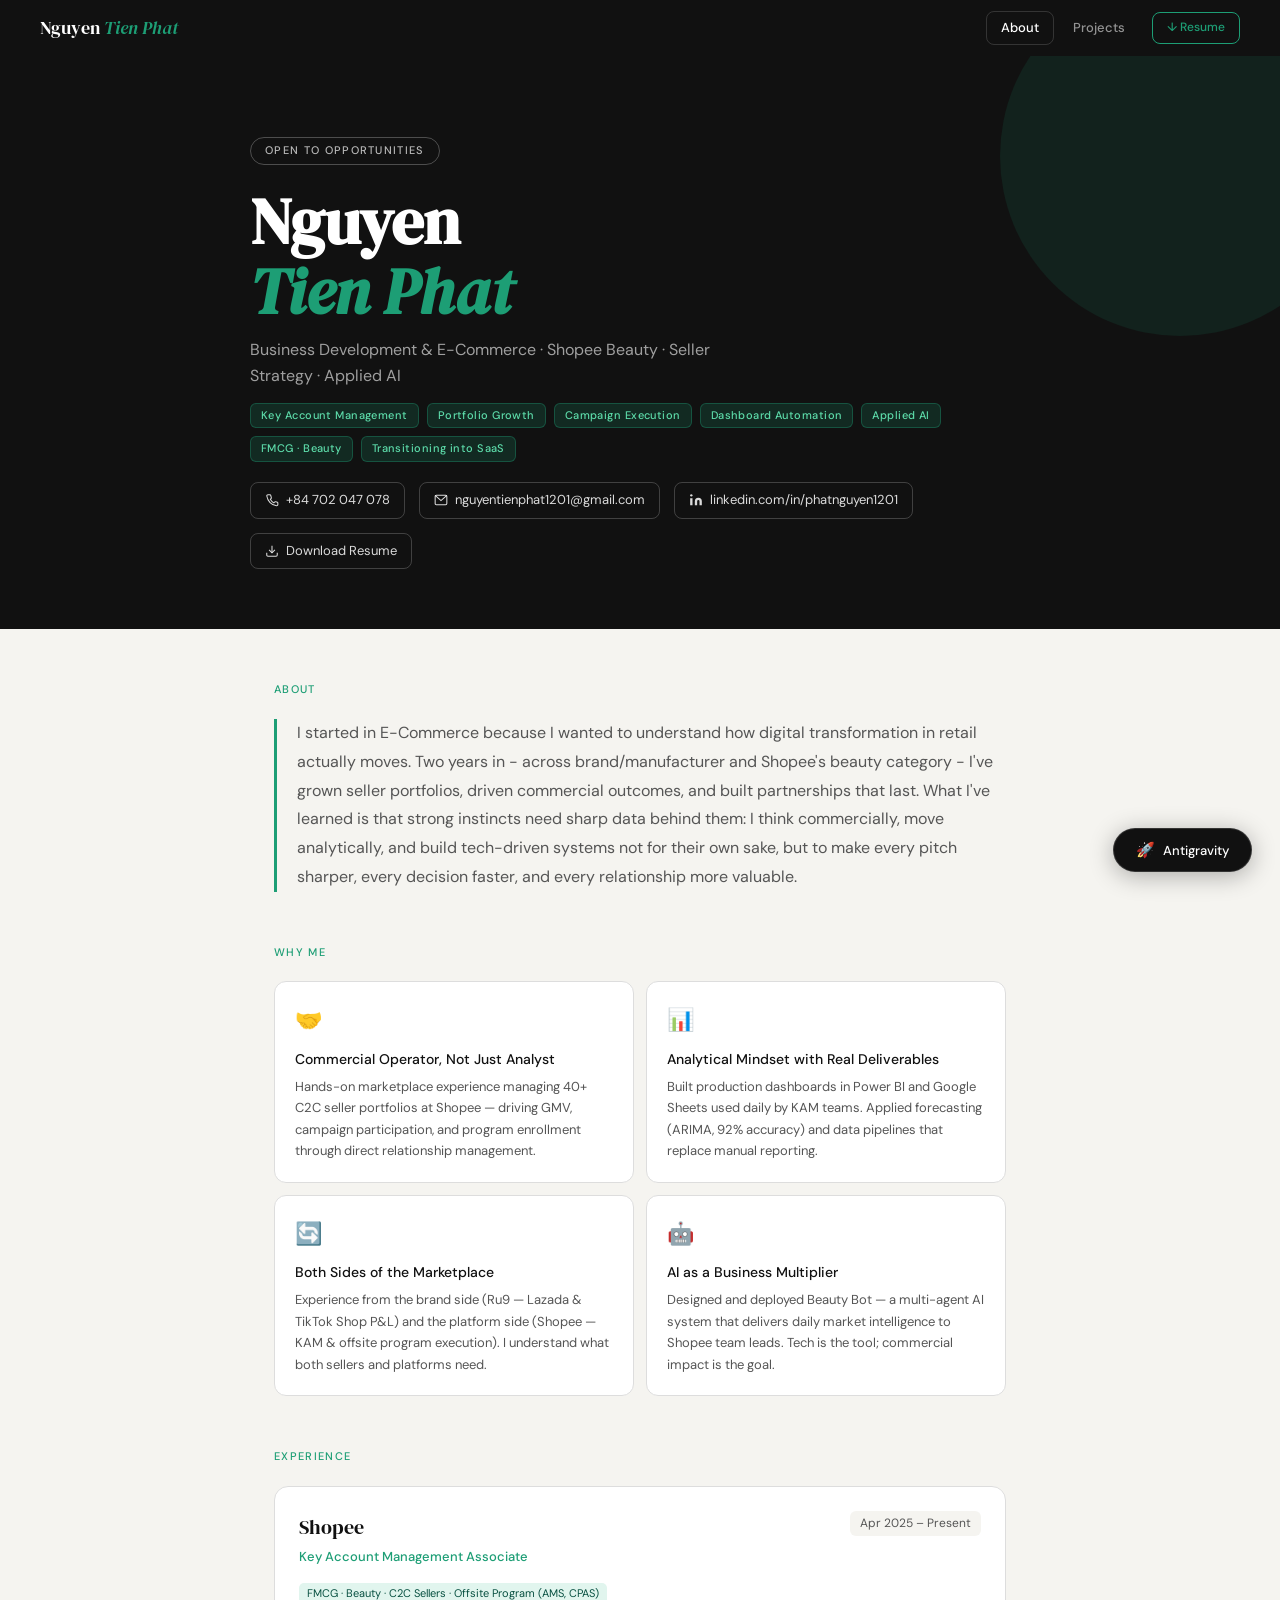
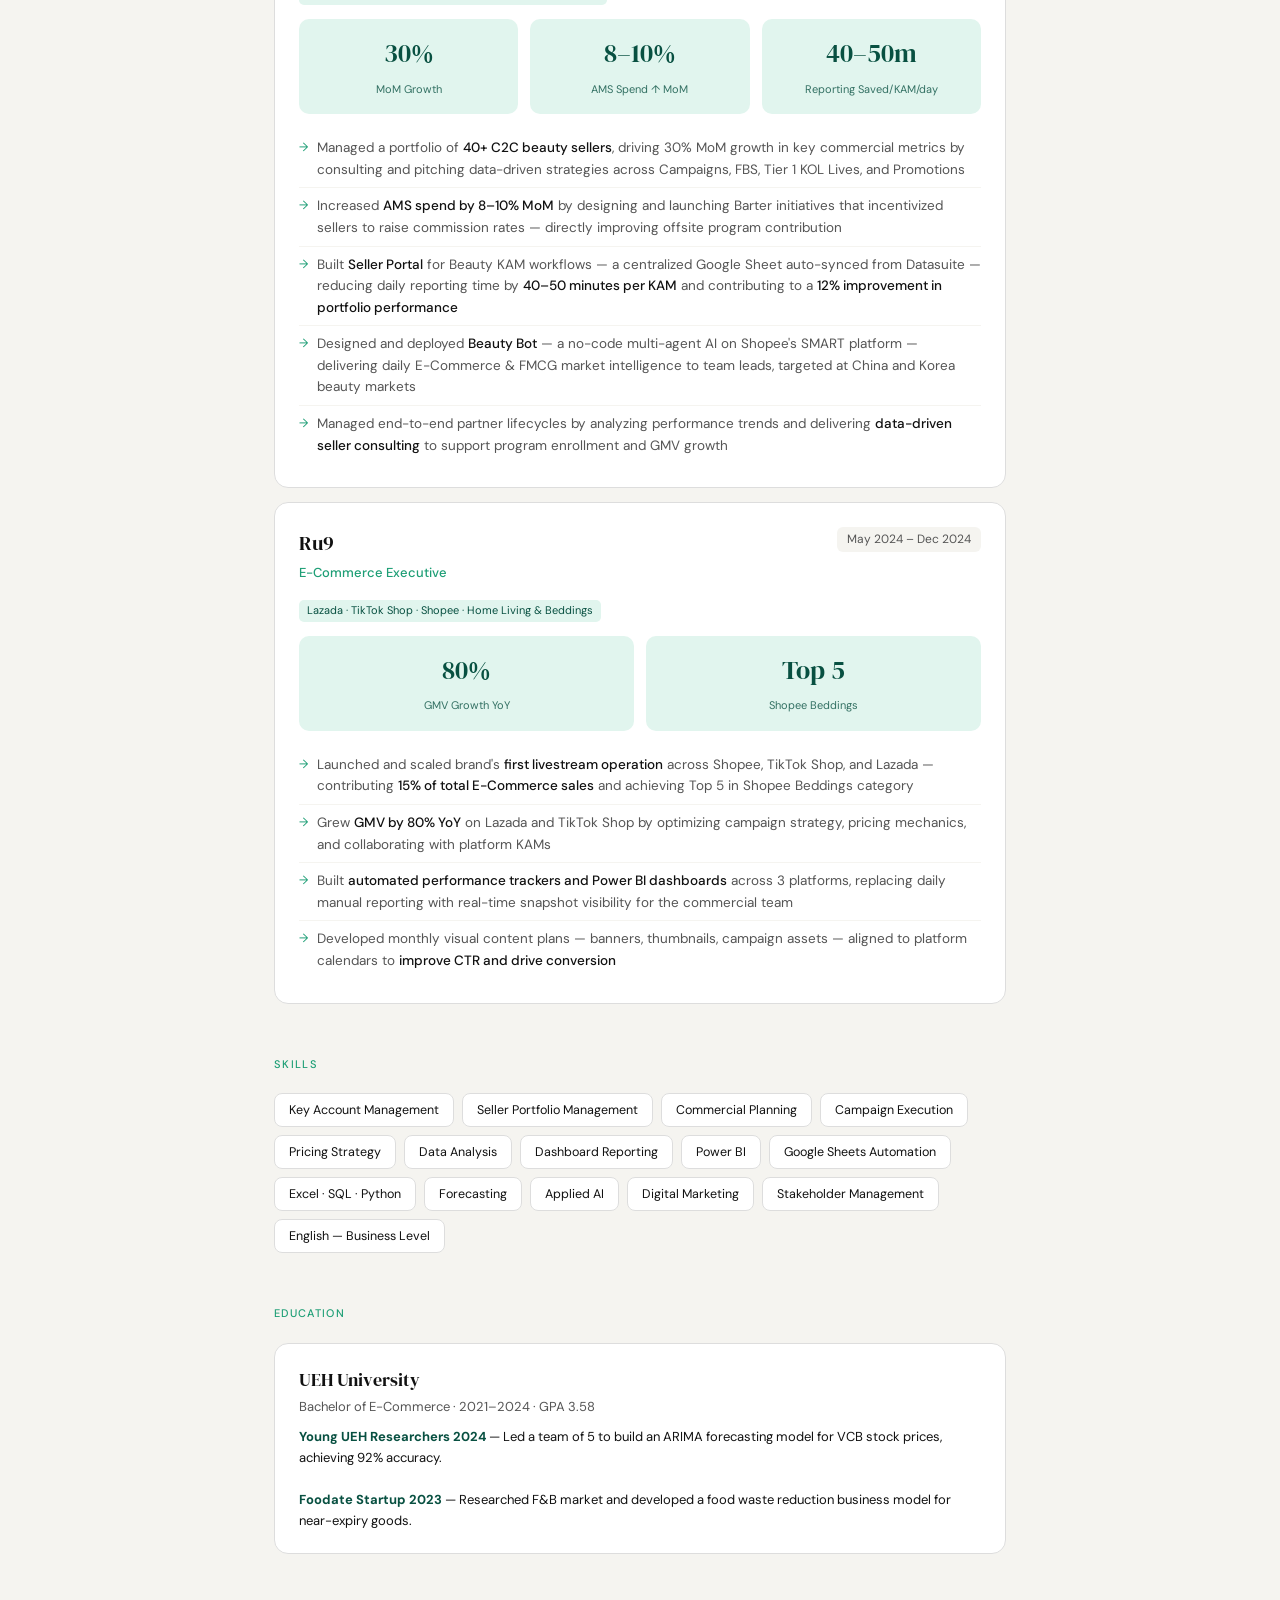
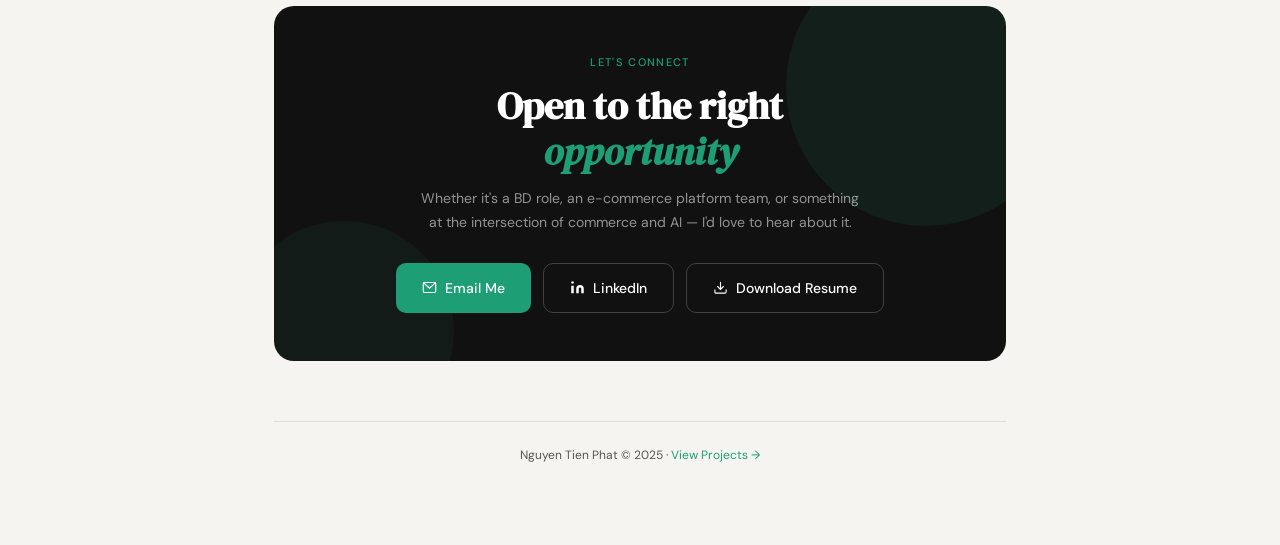
==== commit 70d22fcc: "Update index.html" ====
--- a/index.html
+++ b/index.html
@@ -533,6 +533,7 @@
         <span class="hero-keyword">Dashboard Automation</span>
         <span class="hero-keyword">Applied AI</span>
         <span class="hero-keyword">FMCG · Beauty</span>
+        <span class="hero-keyword">Transitioning into SaaS</span>
       </div>
       <div class="hero-contacts">
         <a class="contact-pill" href="tel:+84702047078">
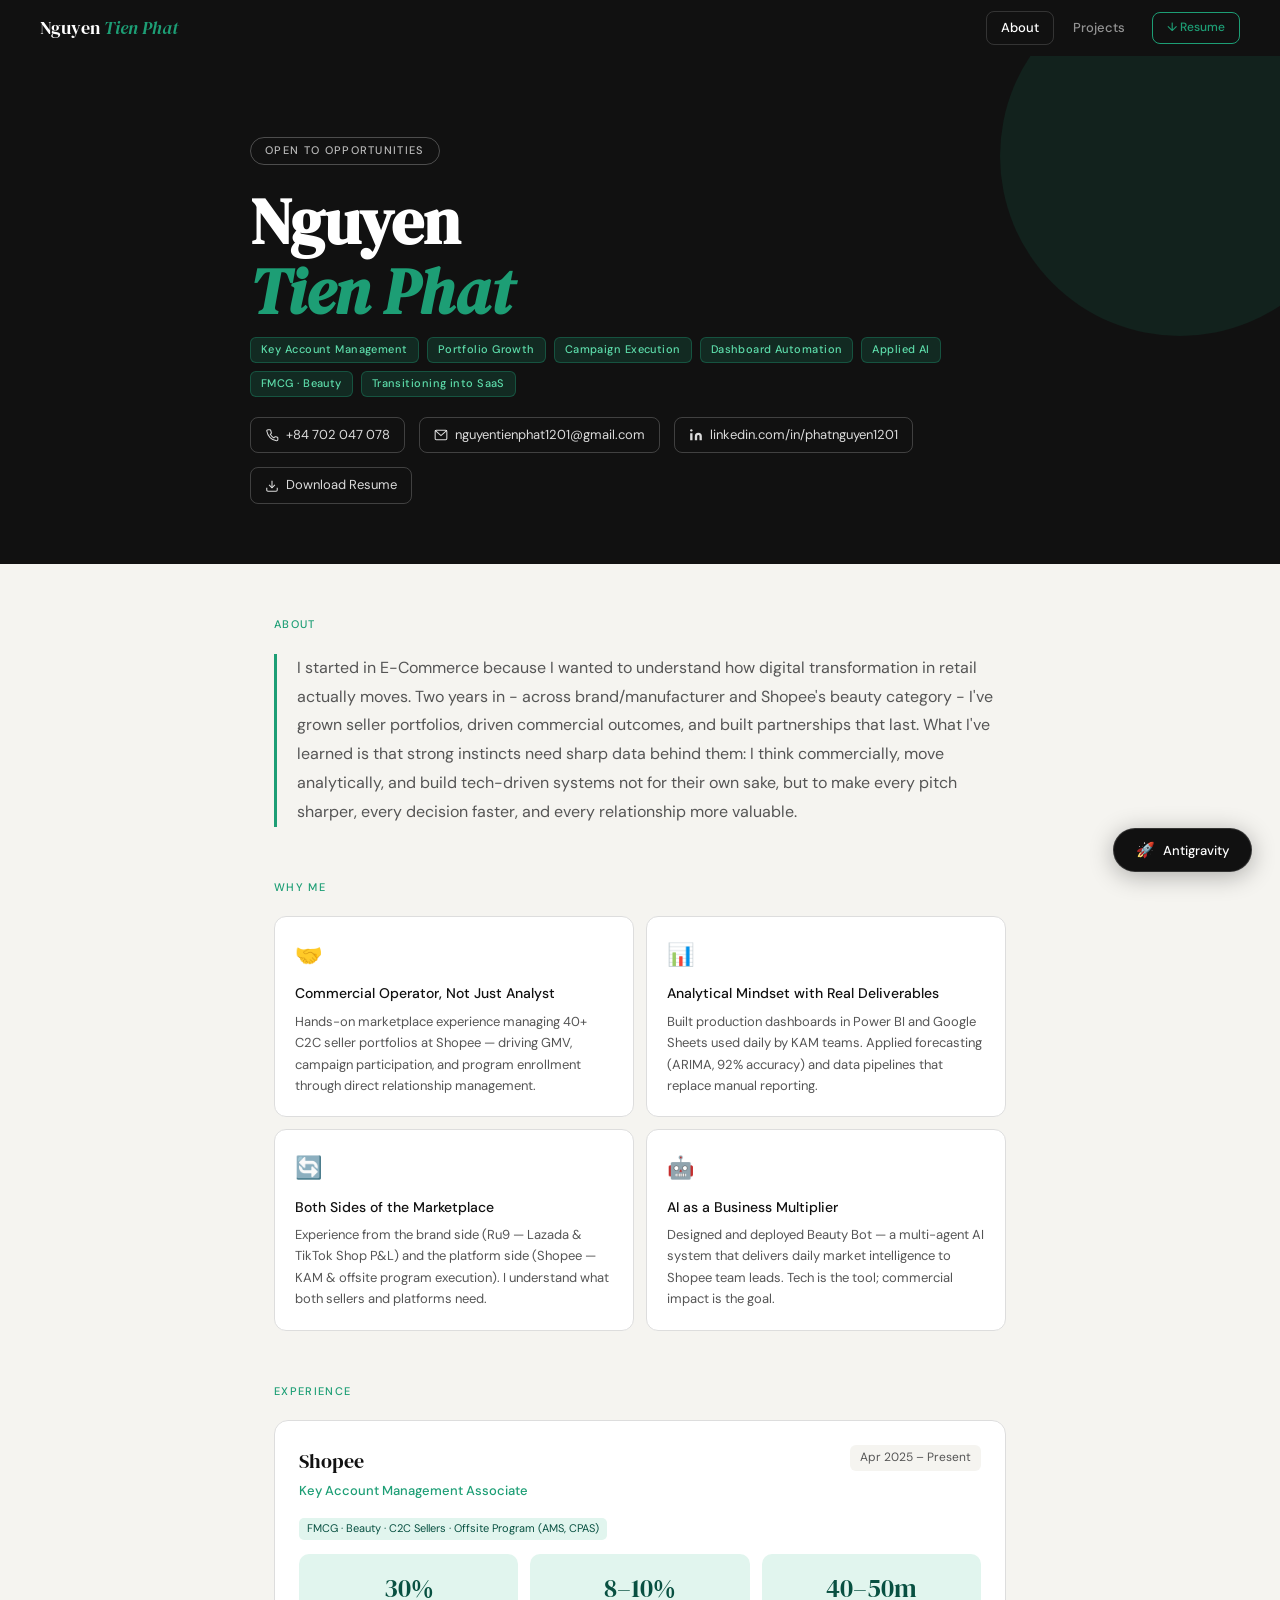
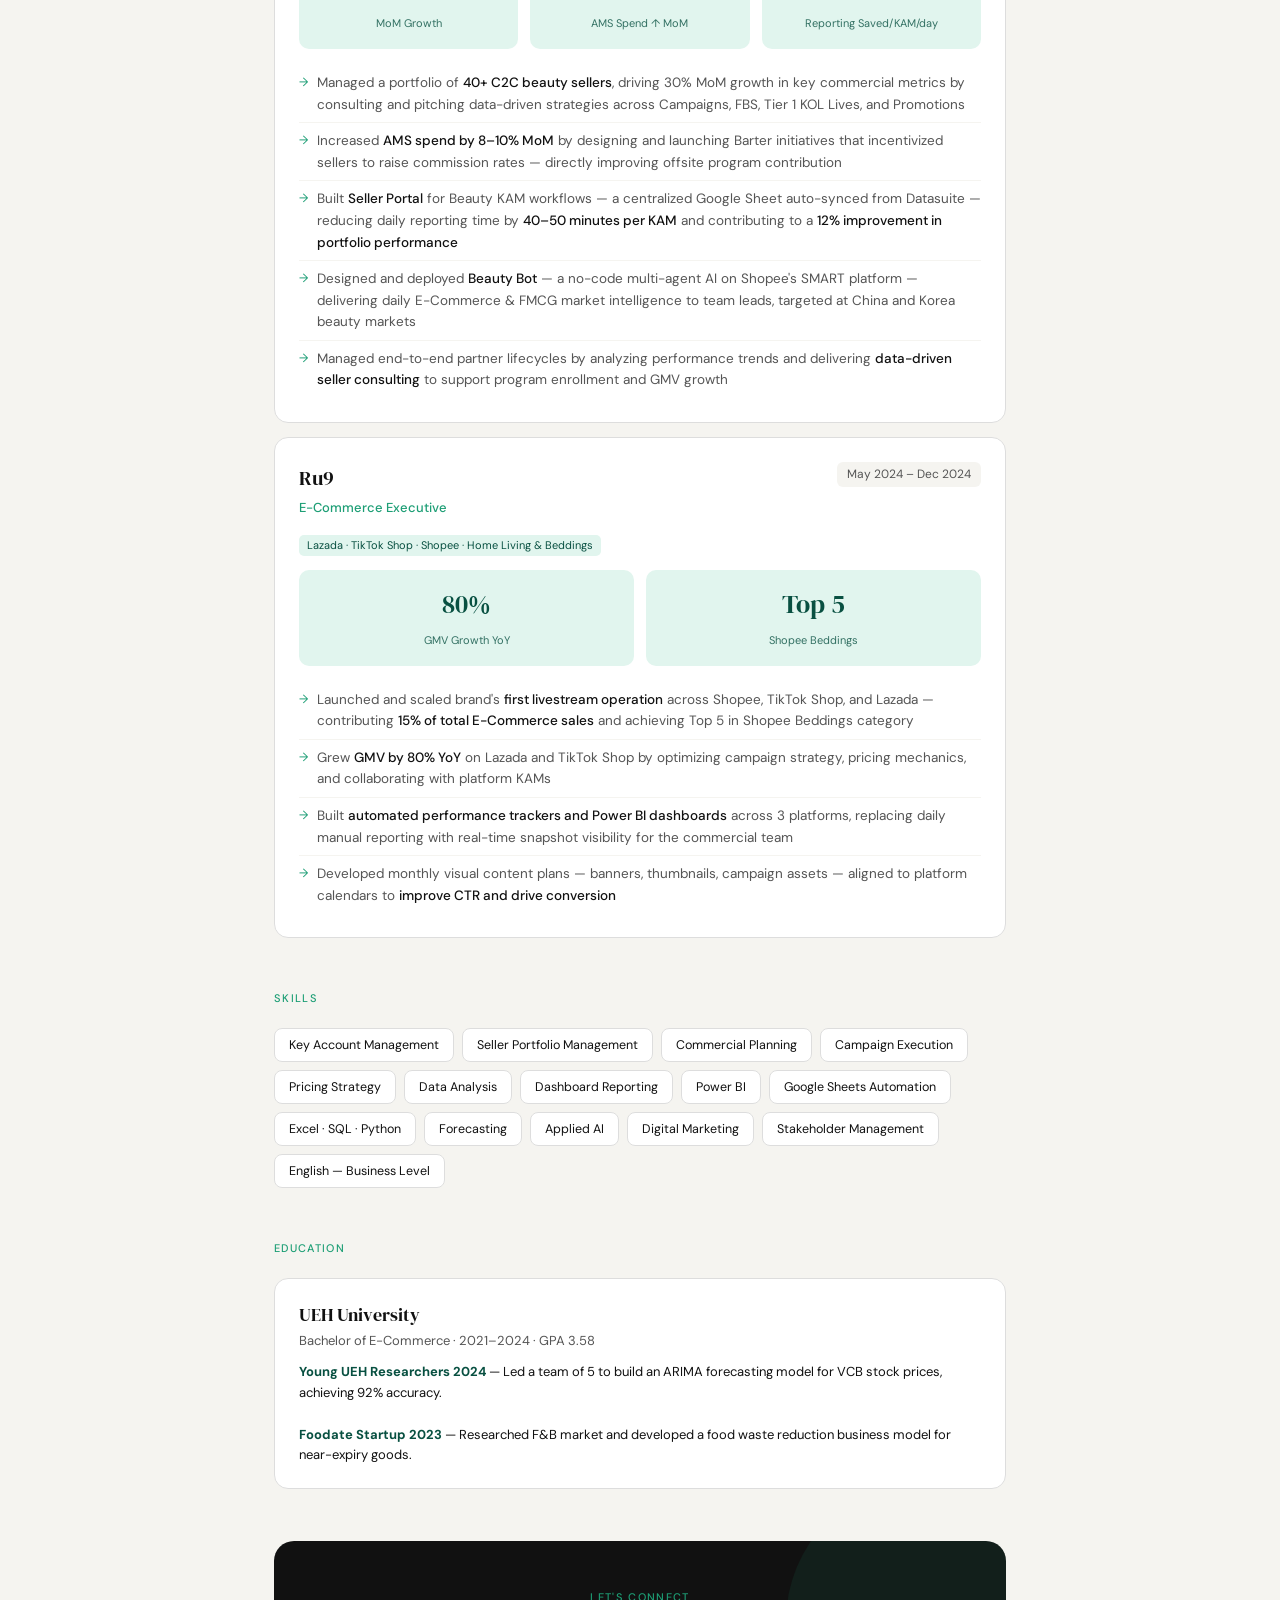
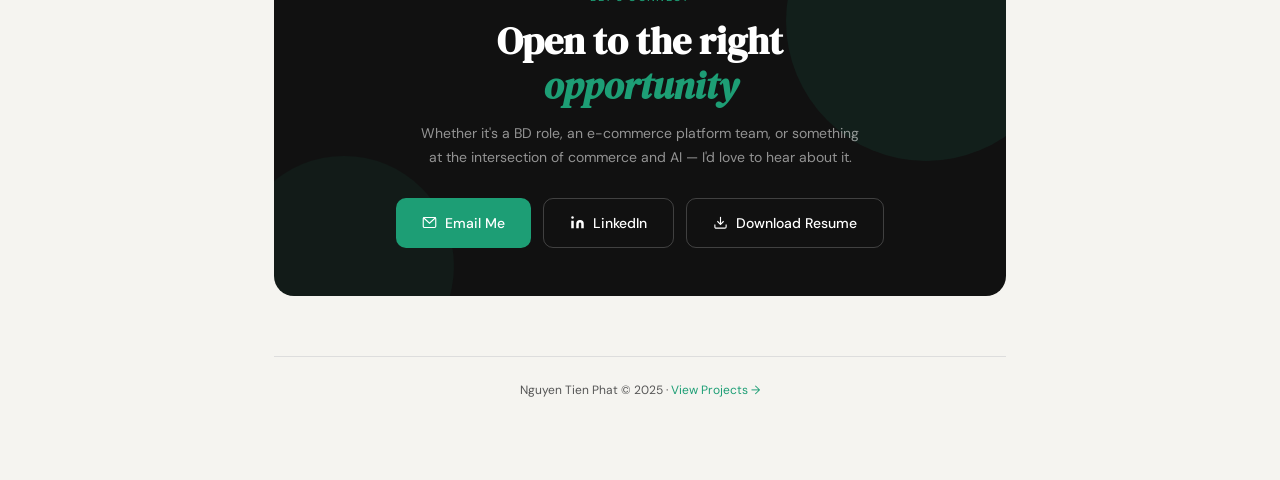
==== commit 116604ab: "Update index.html" ====
--- a/index.html
+++ b/index.html
@@ -6,7 +6,6 @@
   <meta name="viewport" content="width=device-width, initial-scale=1.0" />
   <title>Nguyen Tien Phat — E-Commerce & Applied AI</title>
   <meta name="description" content="Nguyen Tien Phat — E-Commerce Business Development professional at Shopee. Experienced in seller portfolio management, KAM strategy, campaign execution, dashboard automation, and applied AI. Based in Ho Chi Minh City, Vietnam." />
-  <meta name="keywords" content="E-Commerce, Business Development, Key Account Management, Shopee, KAM, Seller Portal, Dashboard, Power BI, Google Sheets, Applied AI, FMCG, Beauty, Vietnam, Ho Chi Minh City" />
   <link
     href="https://fonts.googleapis.com/css2?family=DM+Serif+Display:ital@0;1&family=DM+Sans:wght@300;400;500&display=swap"
     rel="stylesheet" />
@@ -525,7 +524,6 @@
     <div class="hero-inner">
       <div class="hero-tag">Open to Opportunities</div>
       <h1>Nguyen<br /><em>Tien Phat</em></h1>
-      <p class="hero-sub">Business Development & E-Commerce · Shopee Beauty · Seller Strategy · Applied AI</p>
       <div class="hero-keywords">
         <span class="hero-keyword">Key Account Management</span>
         <span class="hero-keyword">Portfolio Growth</span>
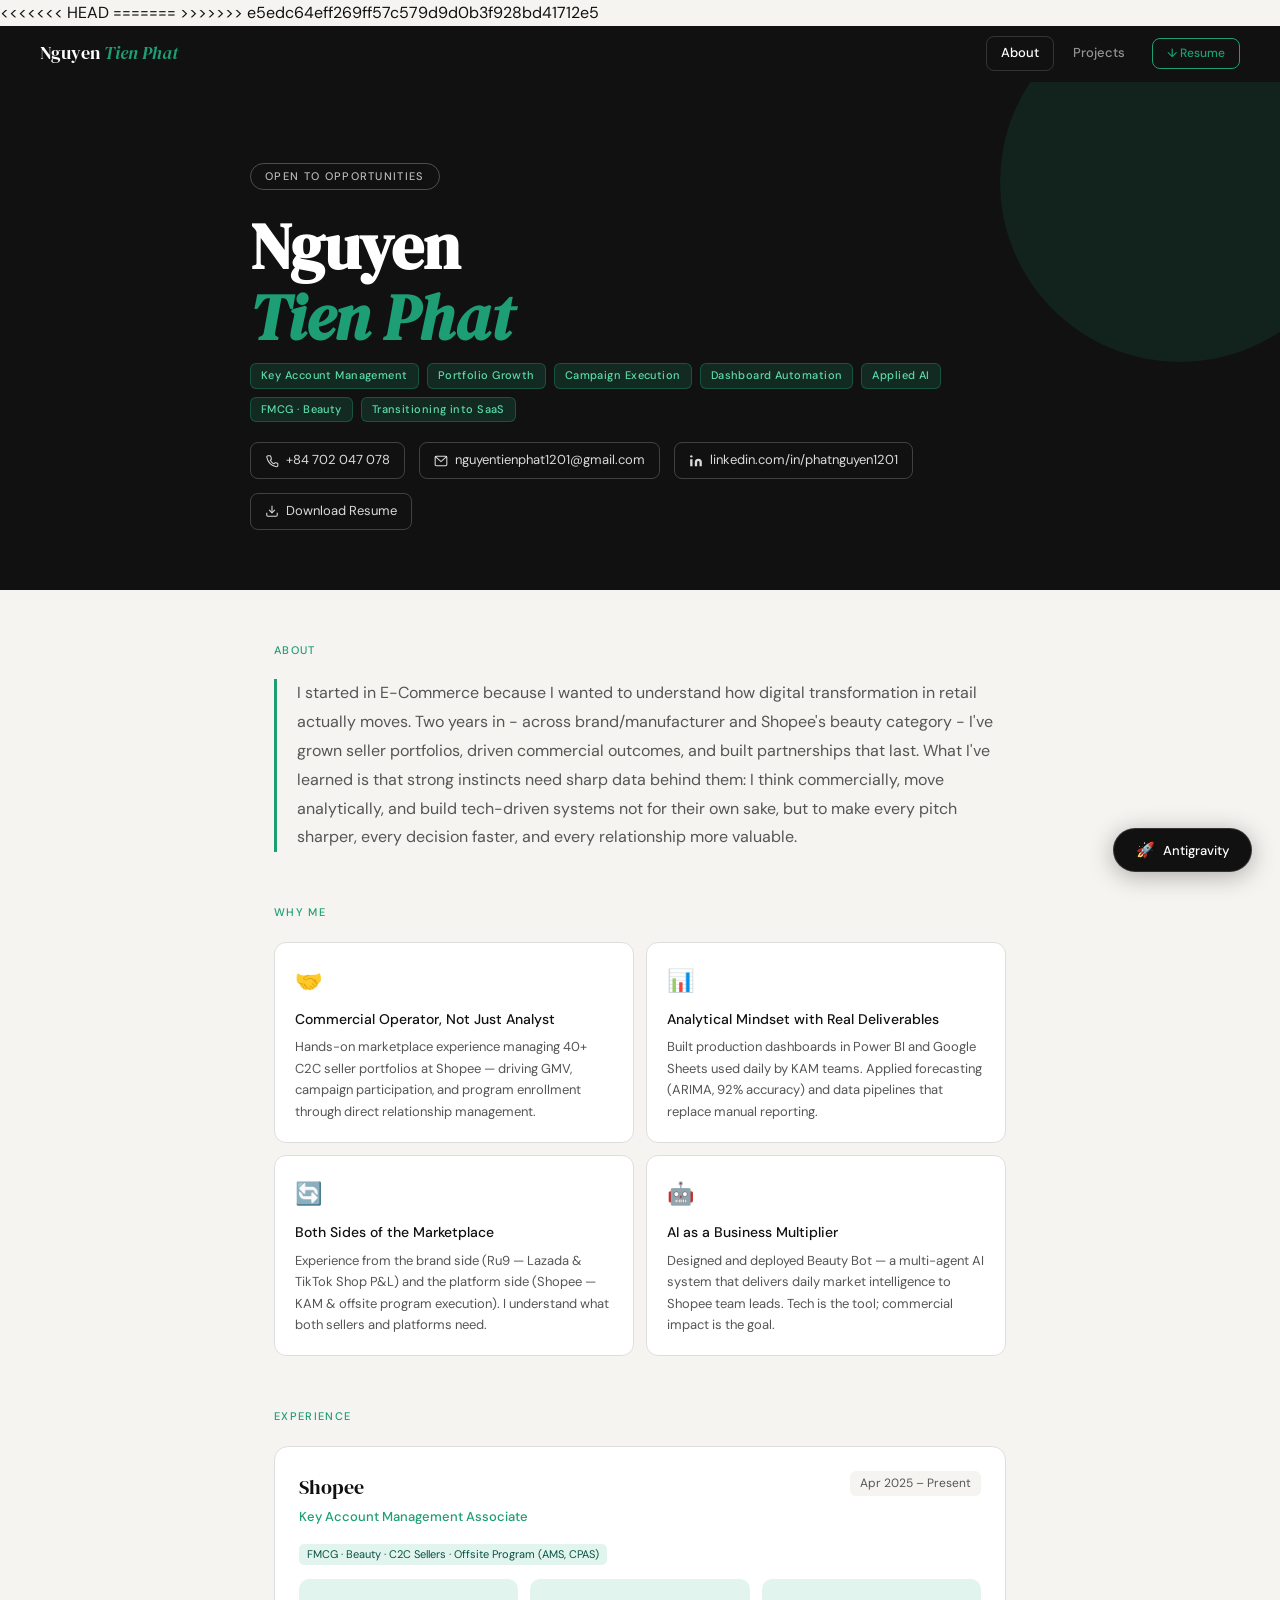
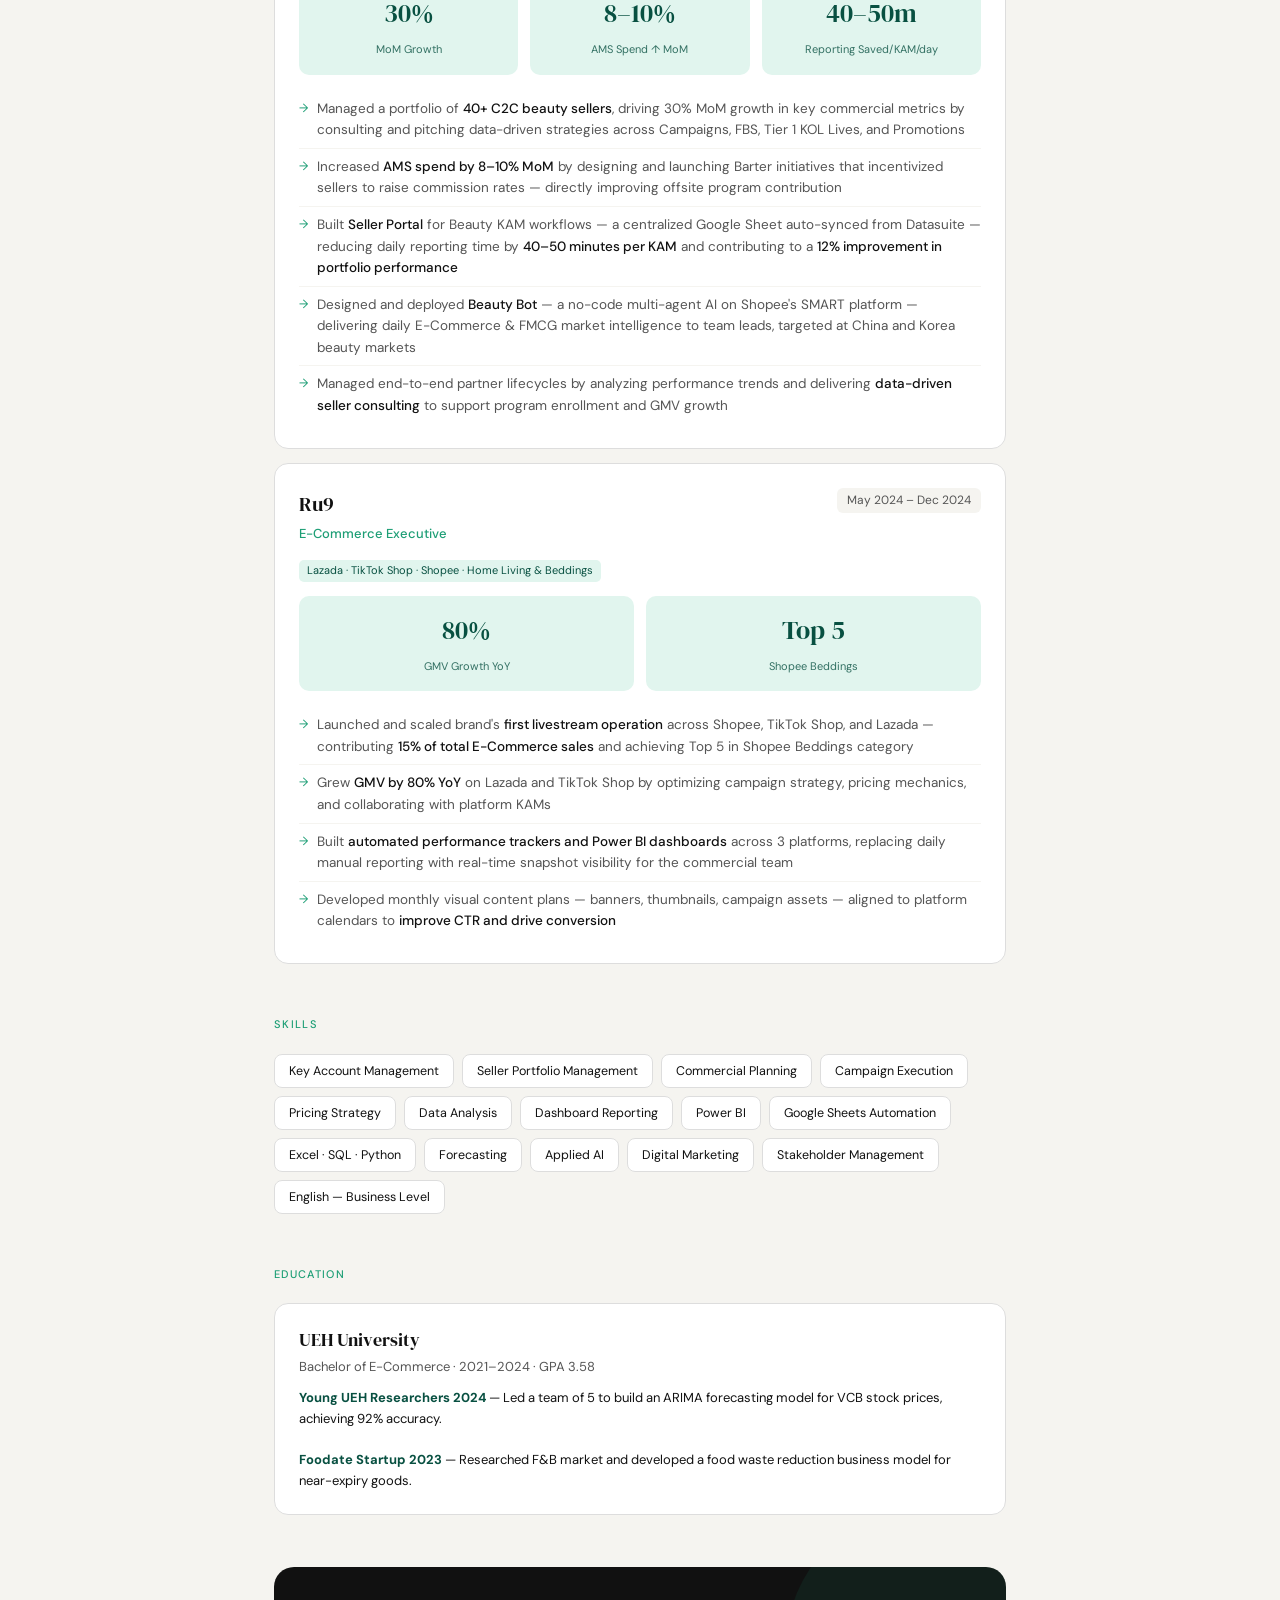
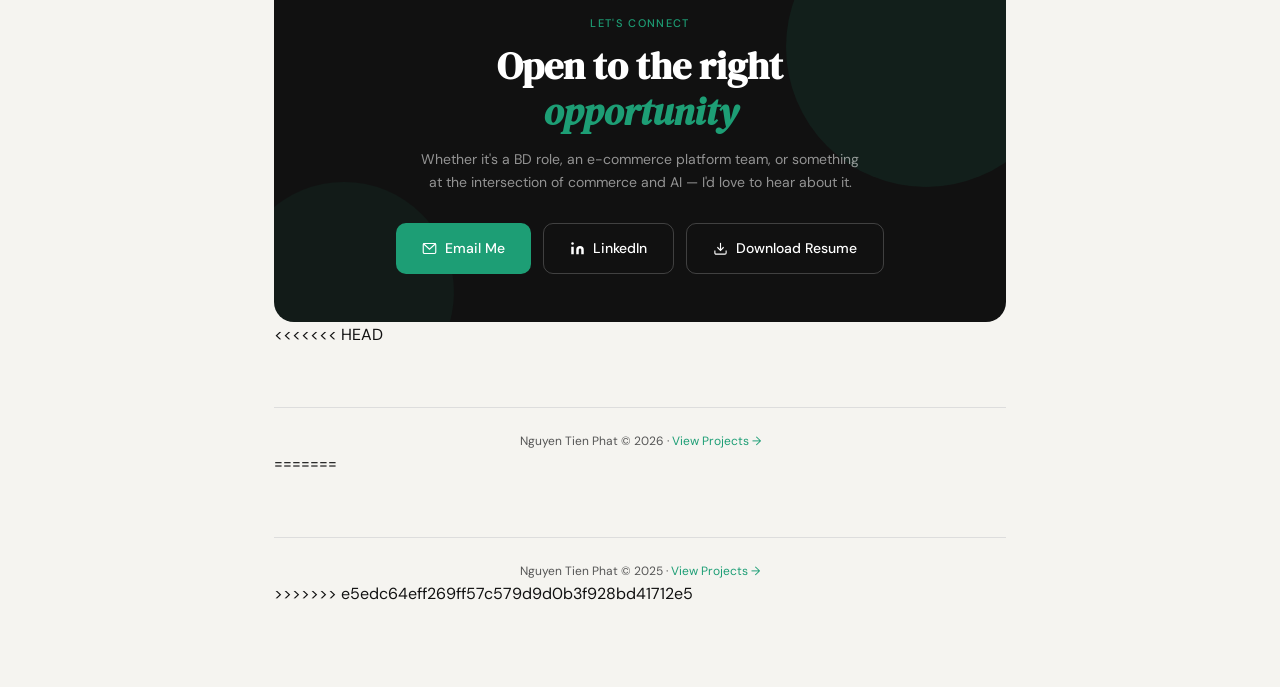
==== commit 2f70e5b7: "Update index.html" ====
--- a/index.html
+++ b/index.html
@@ -5,7 +5,19 @@
   <meta charset="UTF-8" />
   <meta name="viewport" content="width=device-width, initial-scale=1.0" />
   <title>Nguyen Tien Phat — E-Commerce & Applied AI</title>
+<<<<<<< HEAD
+  <meta name="description" content="Nguyen Tien Phat — Key Account Management &amp; Applied AI professional transitioning into SaaS Account Management. Experienced in seller portfolio growth, dashboard automation, and applied AI. Based in Ho Chi Minh City, Vietnam." />
+  <link rel="icon" type="image/svg+xml" href="[data-uri]" />
+  <meta property="og:type" content="website" />
+  <meta property="og:url" content="https://tienphat-nguyen-work.vercel.app/" />
+  <meta property="og:title" content="Nguyen Tien Phat — E-Commerce & Applied AI" />
+  <meta property="og:description" content="Key Account Management & Applied AI professional transitioning into SaaS Account Management. Seller portfolio growth, dashboard automation, applied AI." />
+  <meta name="twitter:card" content="summary" />
+  <meta name="twitter:title" content="Nguyen Tien Phat — E-Commerce & Applied AI" />
+  <meta name="twitter:description" content="Key Account Management & Applied AI professional transitioning into SaaS Account Management." />
+=======
   <meta name="description" content="Nguyen Tien Phat — E-Commerce Business Development professional at Shopee. Experienced in seller portfolio management, KAM strategy, campaign execution, dashboard automation, and applied AI. Based in Ho Chi Minh City, Vietnam." />
+>>>>>>> e5edc64eff269ff57c579d9d0b3f928bd41712e5
   <link
     href="https://fonts.googleapis.com/css2?family=DM+Serif+Display:ital@0;1&family=DM+Sans:wght@300;400;500&display=swap"
     rel="stylesheet" />
@@ -706,7 +718,11 @@
       </div>
     </div>
 
+<<<<<<< HEAD
+    <footer>Nguyen Tien Phat © 2026 · <a href="projects.html" style="color:var(--teal);text-decoration:none;">View Projects →</a></footer>
+=======
     <footer>Nguyen Tien Phat © 2025 · <a href="projects.html" style="color:var(--teal);text-decoration:none;">View Projects →</a></footer>
+>>>>>>> e5edc64eff269ff57c579d9d0b3f928bd41712e5
   </div>
 
   <script>
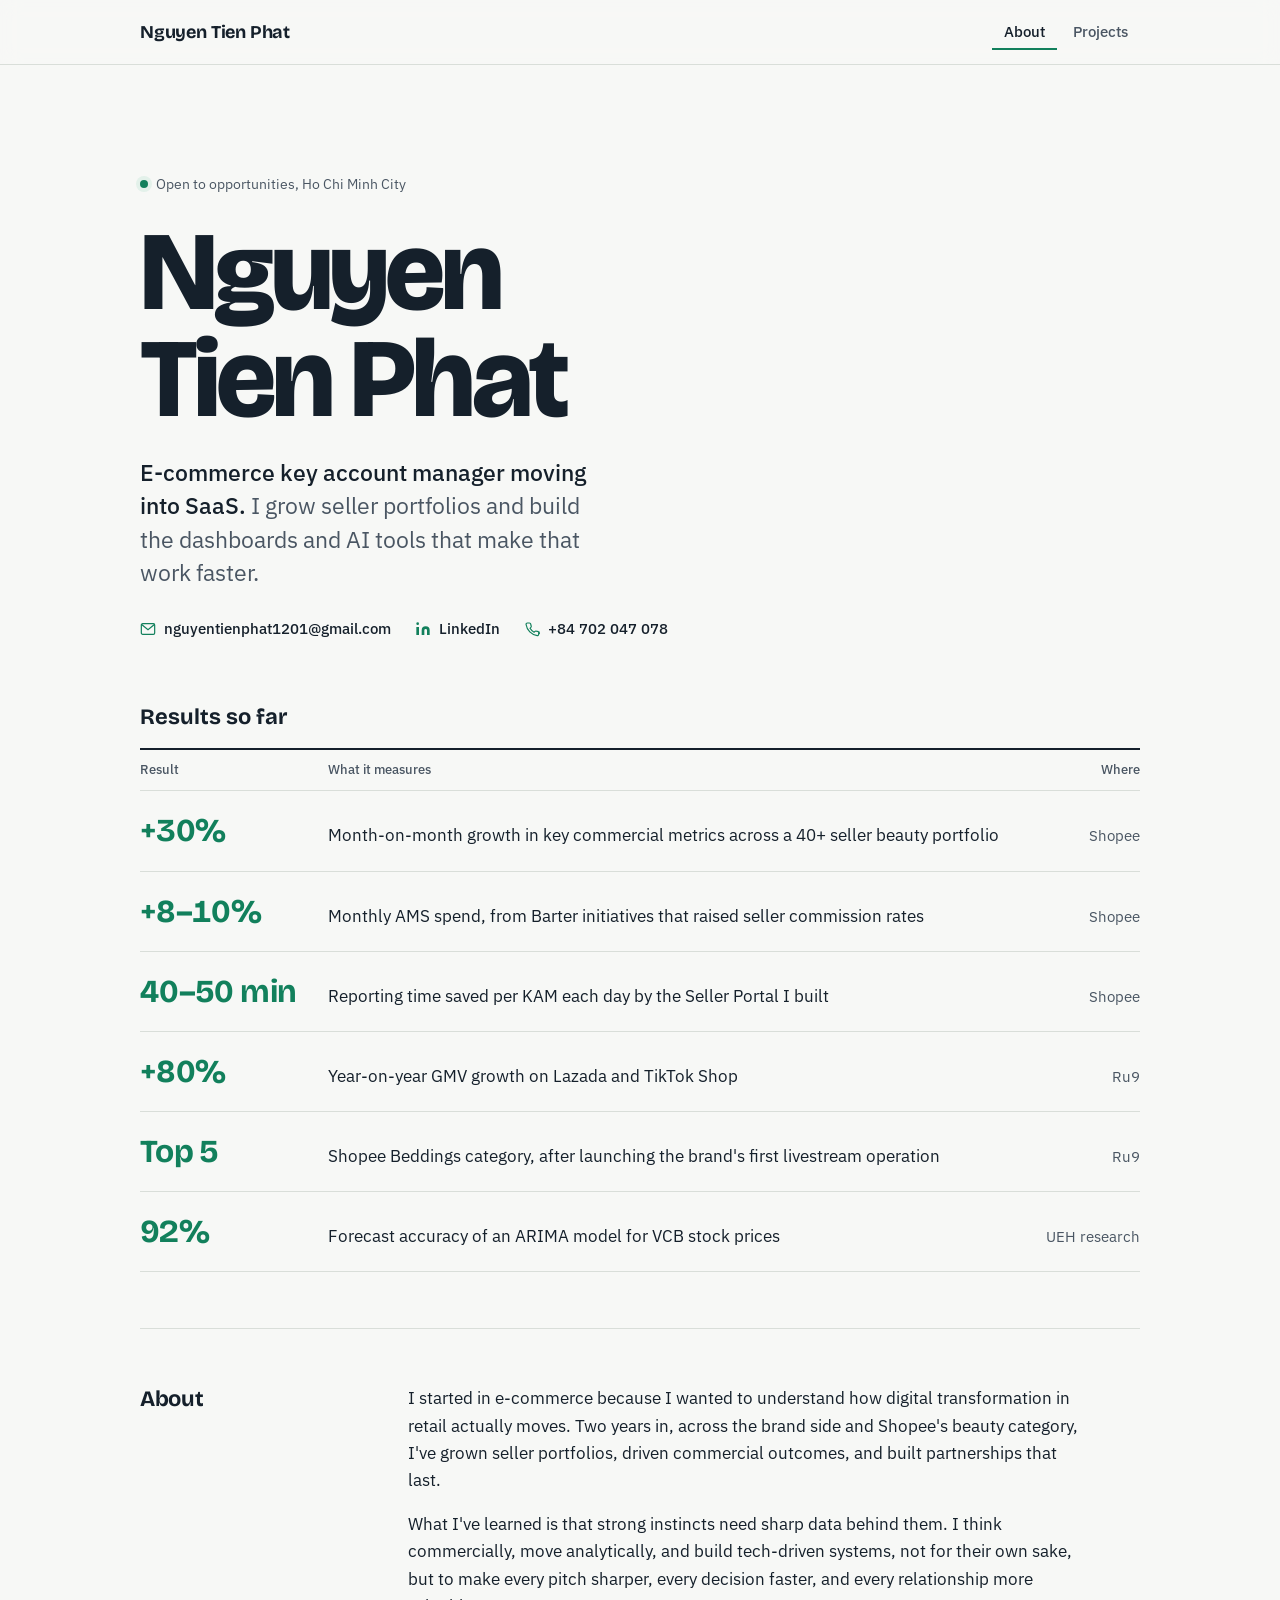
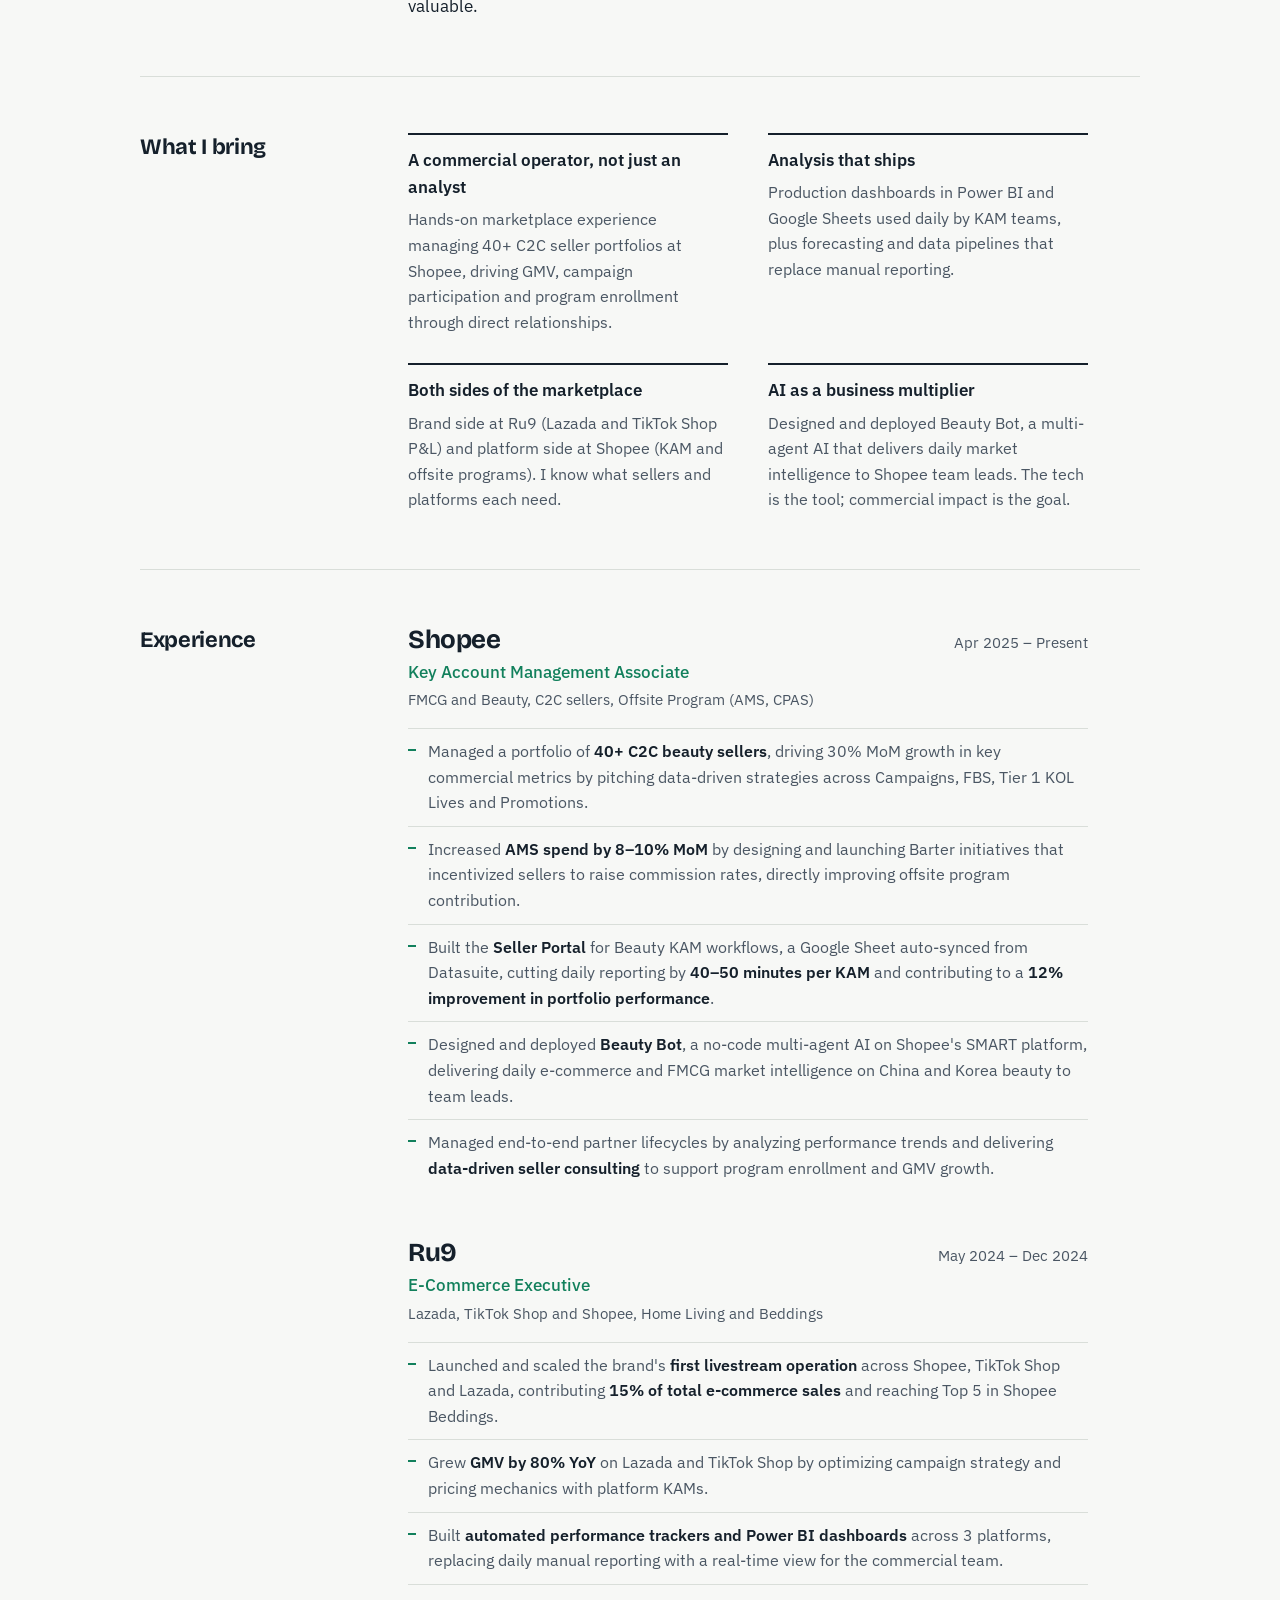
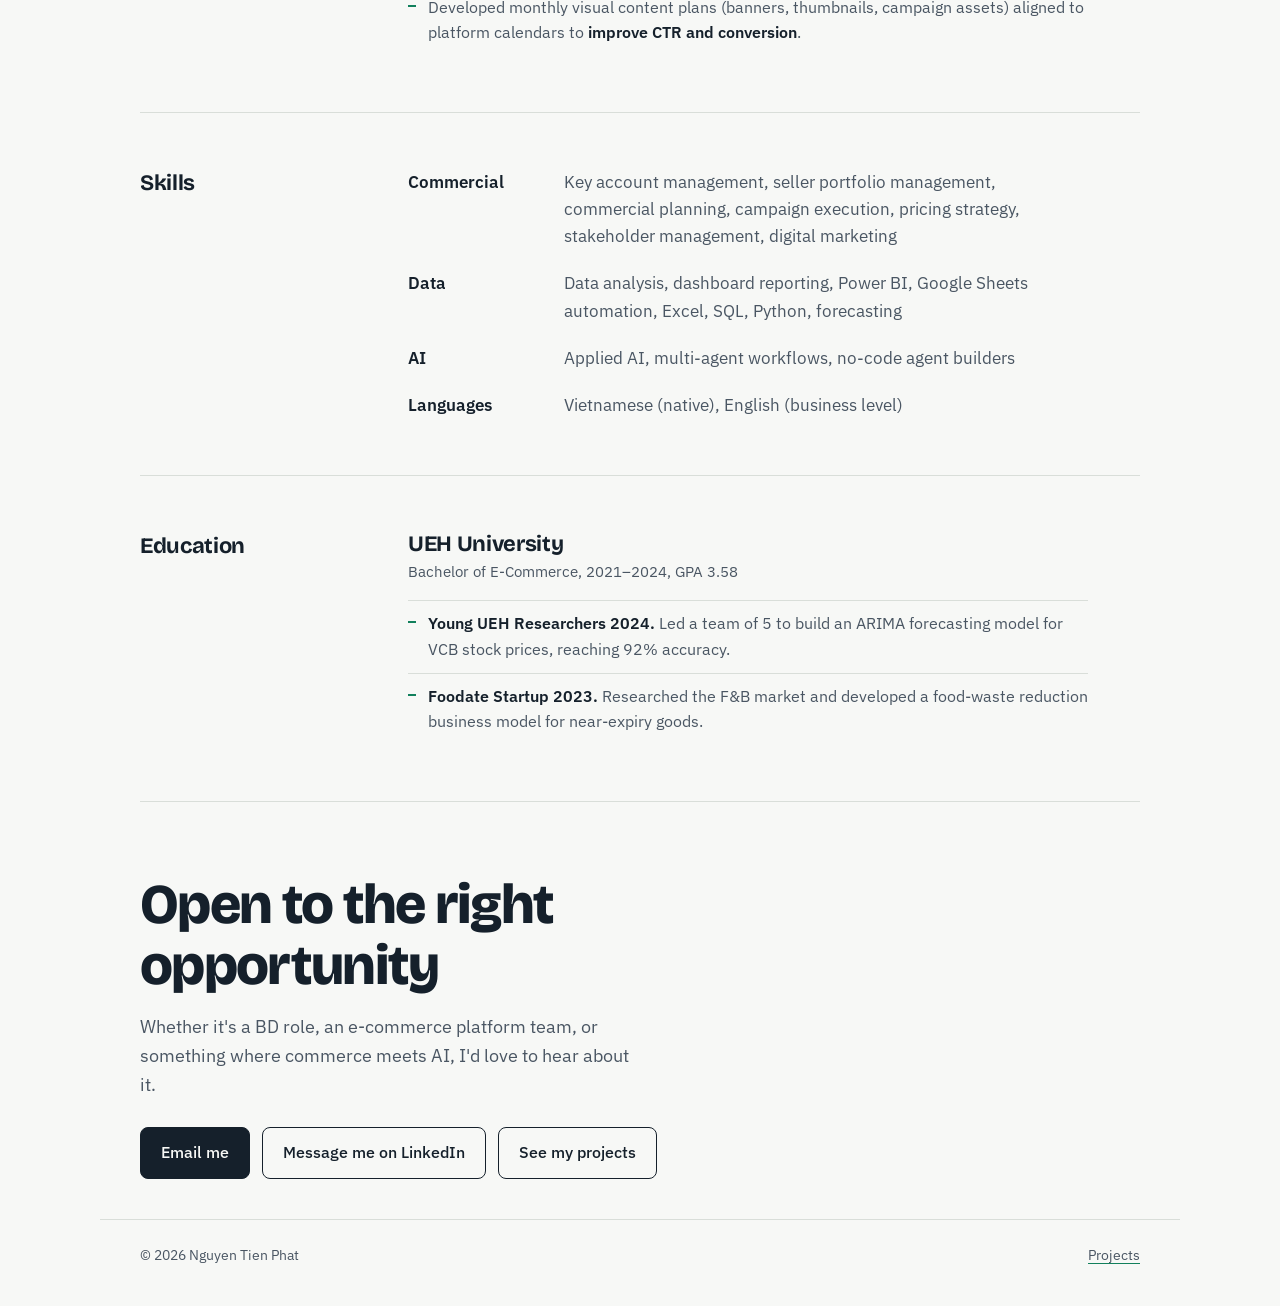
==== commit 35108df0: "Update index.html" ====
--- a/index.html
+++ b/index.html
@@ -1,953 +1,191 @@
 <!DOCTYPE html>
 <html lang="en">
-
 <head>
   <meta charset="UTF-8" />
   <meta name="viewport" content="width=device-width, initial-scale=1.0" />
-  <title>Nguyen Tien Phat — E-Commerce & Applied AI</title>
-<<<<<<< HEAD
-  <meta name="description" content="Nguyen Tien Phat — Key Account Management &amp; Applied AI professional transitioning into SaaS Account Management. Experienced in seller portfolio growth, dashboard automation, and applied AI. Based in Ho Chi Minh City, Vietnam." />
-  <link rel="icon" type="image/svg+xml" href="[data-uri]" />
+  <title>Nguyen Tien Phat | E-Commerce, Key Accounts &amp; Applied AI</title>
+  <meta name="description" content="Nguyen Tien Phat, Key Account Management and Applied AI professional moving into SaaS. Seller portfolio growth, dashboard automation and applied AI. Based in Ho Chi Minh City, Vietnam." />
+  <meta name="theme-color" content="#f7f8f6" />
+  <link rel="icon" type="image/svg+xml" href="data:image/svg+xml,%3Csvg xmlns='http://www.w3.org/2000/svg' viewBox='0 0 64 64'%3E%3Crect width='64' height='64' rx='14' fill='%2315202b'/%3E%3Ctext x='32' y='44' font-family='Arial' font-size='32' font-weight='700' fill='%233cc48f' text-anchor='middle'%3EP%3C/text%3E%3C/svg%3E" />
   <meta property="og:type" content="website" />
   <meta property="og:url" content="https://tienphat-nguyen-work.vercel.app/" />
-  <meta property="og:title" content="Nguyen Tien Phat — E-Commerce & Applied AI" />
-  <meta property="og:description" content="Key Account Management & Applied AI professional transitioning into SaaS Account Management. Seller portfolio growth, dashboard automation, applied AI." />
+  <meta property="og:title" content="Nguyen Tien Phat | E-Commerce, Key Accounts & Applied AI" />
+  <meta property="og:description" content="Key Account Management and Applied AI professional moving into SaaS. Seller portfolio growth, dashboard automation, applied AI." />
   <meta name="twitter:card" content="summary" />
-  <meta name="twitter:title" content="Nguyen Tien Phat — E-Commerce & Applied AI" />
-  <meta name="twitter:description" content="Key Account Management & Applied AI professional transitioning into SaaS Account Management." />
-=======
-  <meta name="description" content="Nguyen Tien Phat — E-Commerce Business Development professional at Shopee. Experienced in seller portfolio management, KAM strategy, campaign execution, dashboard automation, and applied AI. Based in Ho Chi Minh City, Vietnam." />
->>>>>>> e5edc64eff269ff57c579d9d0b3f928bd41712e5
-  <link
-    href="https://fonts.googleapis.com/css2?family=DM+Serif+Display:ital@0;1&family=DM+Sans:wght@300;400;500&display=swap"
-    rel="stylesheet" />
-  <style>
-    :root {
-      --teal: #1D9E75;
-      --teal-light: #e1f5ee;
-      --teal-dark: #085041;
-      --ink: #111;
-      --muted: #555;
-      --soft: #f5f4f0;
-      --border: #ddd;
-      --white: #fff;
-    }
-
-    *,
-    *::before,
-    *::after {
-      box-sizing: border-box;
-      margin: 0;
-      padding: 0;
-    }
-
-    body {
-      font-family: 'DM Sans', sans-serif;
-      background: var(--soft);
-      color: var(--ink);
-      line-height: 1.6;
-    }
-
-    .hero {
-      background: var(--ink);
-      color: var(--white);
-      padding: 80px 40px 60px;
-      position: relative;
-      overflow: hidden;
-    }
-
-    .hero::before {
-      content: '';
-      position: absolute;
-      top: -80px;
-      right: -80px;
-      width: 360px;
-      height: 360px;
-      border-radius: 50%;
-      background: var(--teal);
-      opacity: 0.12;
-    }
-
-    .hero-inner {
-      max-width: 780px;
-      margin: 0 auto;
-      position: relative;
-    }
-
-    .hero-tag {
-      display: inline-block;
-      font-size: 11px;
-      font-weight: 500;
-      letter-spacing: 0.12em;
-      text-transform: uppercase;
-      border: 1px solid rgba(255, 255, 255, 0.25);
-      border-radius: 20px;
-      padding: 4px 14px;
-      margin-bottom: 22px;
-      color: rgba(255, 255, 255, 0.7);
-    }
-
-    .hero h1 {
-      font-family: 'DM Serif Display', serif;
-      font-size: clamp(38px, 7vw, 64px);
-      line-height: 1.1;
-      margin-bottom: 10px;
-    }
-
-    .hero h1 em {
-      font-style: italic;
-      color: var(--teal);
-    }
-
-    .hero-sub {
-      font-size: 16px;
-      color: rgba(255, 255, 255, 0.6);
-      max-width: 500px;
-      margin-bottom: 32px;
-    }
-
-    .hero-contacts {
-      display: flex;
-      flex-wrap: wrap;
-      gap: 14px;
-    }
-
-    .contact-pill {
-      display: inline-flex;
-      align-items: center;
-      gap: 7px;
-      font-size: 13px;
-      color: rgba(255, 255, 255, 0.85);
-      text-decoration: none;
-      border: 0.5px solid rgba(255, 255, 255, 0.2);
-      border-radius: 8px;
-      padding: 7px 14px;
-      transition: background 0.2s, border-color 0.2s;
-    }
-
-    .contact-pill:hover {
-      background: rgba(255, 255, 255, 0.08);
-      border-color: rgba(255, 255, 255, 0.4);
-    }
-
-    .contact-pill svg {
-      flex-shrink: 0;
-    }
-
-    .page {
-      max-width: 780px;
-      margin: 0 auto;
-      padding: 0 24px 80px;
-    }
-
-    section {
-      margin-top: 52px;
-    }
-
-    .section-label {
-      font-size: 11px;
-      font-weight: 500;
-      letter-spacing: 0.12em;
-      text-transform: uppercase;
-      color: var(--teal);
-      margin-bottom: 20px;
-    }
-
-    .summary-text {
-      font-size: 16px;
-      color: var(--muted);
-      line-height: 1.8;
-      border-left: 3px solid var(--teal);
-      padding-left: 20px;
-    }
-
-    .exp-card {
-      background: var(--white);
-      border: 0.5px solid var(--border);
-      border-radius: 14px;
-      padding: 24px;
-      margin-bottom: 14px;
-      position: relative;
-      transition: box-shadow 0.2s;
-    }
-
-    .exp-card:hover {
-      box-shadow: 0 4px 20px rgba(0, 0, 0, 0.07);
-    }
-
-    .exp-header {
-      display: flex;
-      justify-content: space-between;
-      align-items: flex-start;
-      flex-wrap: wrap;
-      gap: 8px;
-      margin-bottom: 4px;
-    }
-
-    .exp-company {
-      font-family: 'DM Serif Display', serif;
-      font-size: 20px;
-    }
-
-    .exp-date {
-      font-size: 12px;
-      color: var(--muted);
-      background: var(--soft);
-      border-radius: 6px;
-      padding: 3px 10px;
-    }
-
-    .exp-role {
-      font-size: 13px;
-      color: var(--teal);
-      font-weight: 500;
-      margin-bottom: 12px;
-    }
-
-    .exp-tag {
-      display: inline-block;
-      font-size: 11px;
-      background: var(--teal-light);
-      color: var(--teal-dark);
-      border-radius: 5px;
-      padding: 2px 8px;
-      margin-bottom: 14px;
-    }
-
-    .exp-items {
-      list-style: none;
-    }
-
-    .exp-items li {
-      font-size: 13.5px;
-      color: var(--muted);
-      padding: 6px 0 6px 16px;
-      border-bottom: 0.5px solid var(--soft);
-      position: relative;
-    }
-
-    .exp-items li::before {
-      content: '→';
-      position: absolute;
-      left: 0;
-      color: var(--teal);
-      font-size: 12px;
-    }
-
-    .exp-items li:last-child {
-      border-bottom: none;
-    }
-
-    .metrics {
-      display: grid;
-      grid-template-columns: repeat(3, 1fr);
-      gap: 12px;
-      margin-bottom: 16px;
-    }
-
-    .metric {
-      background: var(--teal-light);
-      border-radius: 10px;
-      padding: 14px 16px;
-      text-align: center;
-    }
-
-    .metric-num {
-      font-family: 'DM Serif Display', serif;
-      font-size: 26px;
-      color: var(--teal-dark);
-      display: block;
-    }
-
-    .metric-label {
-      font-size: 11px;
-      color: var(--teal-dark);
-      opacity: 0.8;
-    }
-
-    .skills-grid {
-      display: flex;
-      flex-wrap: wrap;
-      gap: 8px;
-    }
-
-    .skill-pill {
-      font-size: 12.5px;
-      background: var(--white);
-      border: 0.5px solid var(--border);
-      border-radius: 8px;
-      padding: 6px 14px;
-      color: var(--ink);
-    }
-
-    .edu-card {
-      background: var(--white);
-      border: 0.5px solid var(--border);
-      border-radius: 14px;
-      padding: 22px 24px;
-      margin-bottom: 12px;
-    }
-
-    .edu-title {
-      font-family: 'DM Serif Display', serif;
-      font-size: 18px;
-      margin-bottom: 2px;
-    }
-
-    .edu-sub {
-      font-size: 13px;
-      color: var(--muted);
-      margin-bottom: 10px;
-    }
-
-    .edu-proj {
-      font-size: 13px;
-      color: var(--ink);
-    }
-
-    .edu-proj strong {
-      color: var(--teal-dark);
-    }
-
-    footer {
-      text-align: center;
-      font-size: 12px;
-      color: var(--muted);
-      margin-top: 60px;
-      padding-top: 24px;
-      border-top: 0.5px solid var(--border);
-    }
-
-    .fade-up {
-      opacity: 0;
-      transform: translateY(24px);
-      animation: fadeUp 0.6s ease forwards;
-    }
-
-    @keyframes fadeUp {
-      to {
-        opacity: 1;
-        transform: translateY(0);
-      }
-    }
-
-    .fade-up:nth-child(1) {
-      animation-delay: 0.1s;
-    }
-
-    .fade-up:nth-child(2) {
-      animation-delay: 0.2s;
-    }
-
-    .fade-up:nth-child(3) {
-      animation-delay: 0.3s;
-    }
-
-    @media (max-width: 600px) {
-      .hero {
-        padding: 60px 24px 40px;
-      }
-
-      .metrics {
-        grid-template-columns: 1fr 1fr;
-      }
-    }
-
-    /* ── ANTIGRAVITY BUTTON ── */
-    #agBtn {
-      position: fixed;
-      bottom: 28px;
-      right: 28px;
-      z-index: 9999;
-      background: var(--ink);
-      color: var(--white);
-      border: 1.5px solid rgba(255, 255, 255, 0.15);
-      border-radius: 50px;
-      padding: 11px 22px;
-      font-family: 'DM Sans', sans-serif;
-      font-size: 13px;
-      font-weight: 500;
-      cursor: pointer;
-      display: flex;
-      align-items: center;
-      gap: 8px;
-      box-shadow: 0 4px 24px rgba(0, 0, 0, 0.3);
-      transition: background 0.2s, transform 0.2s, border-color 0.2s;
-      user-select: none;
-    }
-
-    #agBtn:hover {
-      background: #222;
-      border-color: var(--teal);
-      transform: translateY(-2px);
-    }
-
-    #agBtn.on {
-      background: var(--teal);
-      border-color: var(--teal);
-    }
-
-    #agBtn .icon {
-      font-size: 15px;
-      display: inline-block;
-      transition: transform 0.5s;
-    }
-
-    #agBtn.on .icon {
-      transform: rotate(180deg);
-    }
-
-    .ag-hint {
-      position: fixed;
-      bottom: 78px;
-      right: 28px;
-      z-index: 9999;
-      font-size: 11.5px;
-      color: var(--muted);
-      background: var(--white);
-      border: 0.5px solid var(--border);
-      border-radius: 12px;
-      padding: 7px 14px;
-      opacity: 0;
-      transition: opacity 0.35s;
-      pointer-events: none;
-      white-space: nowrap;
-      box-shadow: 0 2px 12px rgba(0, 0, 0, 0.08);
-    }
-
-    .ag-hint.show {
-      opacity: 1;
-    }
-
-    /* flying elements */
-    .fly-el {
-      position: fixed;
-      z-index: 8888;
-      cursor: grab;
-      user-select: none;
-      transition: box-shadow 0.15s;
-      will-change: transform;
-    }
-
-    .fly-el:active {
-      cursor: grabbing;
-    }
-
-    .fly-el.dragging {
-      box-shadow: 0 8px 32px rgba(0, 0, 0, 0.18);
-    }
-
-    /* ── NEW: pulse on hero circle ── */
-    @keyframes pulse {
-      0%, 100% { transform: scale(1); opacity: 0.12; }
-      50% { transform: scale(1.15); opacity: 0.18; }
-    }
-    .hero::before { animation: pulse 6s ease-in-out infinite; }
-
-    /* ── NEW: scroll reveal ── */
-    html { scroll-behavior: smooth; }
-    .reveal { opacity: 0; transform: translateY(28px); transition: opacity 0.55s ease, transform 0.55s ease; }
-    .reveal.visible { opacity: 1; transform: translateY(0); }
-
-    /* ── NEW: nav classes ── */
-    .nav { background: var(--ink); padding: 0 40px; display: flex; align-items: center; justify-content: space-between; height: 56px; position: sticky; top: 0; z-index: 100; }
-    .nav-logo { font-family: 'DM Serif Display', serif; font-size: 18px; color: var(--white); text-decoration: none; }
-    .nav-logo em { color: var(--teal); font-style: italic; }
-    .nav-links { display: flex; gap: 4px; align-items: center; }
-    .nav-link { font-size: 13px; font-weight: 500; color: rgba(255,255,255,0.55); text-decoration: none; padding: 6px 14px; border-radius: 8px; border: 0.5px solid transparent; transition: color 0.2s, background 0.2s; }
-    .nav-link:hover { color: var(--white); background: rgba(255,255,255,0.07); }
-    .nav-link.active { color: var(--white); border-color: rgba(255,255,255,0.15); }
-    .nav-cv-btn { font-size: 12px; font-weight: 500; color: var(--teal); border: 1px solid var(--teal); padding: 5px 14px; border-radius: 8px; text-decoration: none; margin-left: 8px; transition: background 0.2s, color 0.2s; }
-    .nav-cv-btn:hover { background: var(--teal); color: var(--white); }
-
-    /* ── NEW: hero keywords ── */
-    .hero-keywords { display: flex; flex-wrap: wrap; gap: 8px; margin-bottom: 20px; }
-    .hero-keyword { font-size: 11px; font-weight: 500; letter-spacing: 0.04em; background: rgba(29,158,117,0.18); color: #5ddcaa; border: 0.5px solid rgba(29,158,117,0.35); border-radius: 6px; padding: 3px 10px; }
-
-    /* ── NEW: hero sub margin tweak for keywords ── */
-    .hero-sub { margin-bottom: 14px !important; }
-
-    /* ── NEW: skill pill hover ── */
-    .skill-pill { transition: background 0.2s, border-color 0.2s; }
-    .skill-pill:hover { background: var(--teal-light); border-color: #6ee7b7; }
-
-    /* ── NEW: exp-card lift on hover ── */
-    .exp-card { transition: box-shadow 0.2s, transform 0.2s !important; }
-    .exp-card:hover { transform: translateY(-2px); }
-
-    /* ── NEW: exp bullets (ATS) ── */
-    .exp-bullets { list-style: none; }
-    .exp-bullets li { font-size: 13.5px; color: var(--muted); padding: 7px 0 7px 18px; border-bottom: 0.5px solid var(--soft); position: relative; line-height: 1.6; }
-    .exp-bullets li:last-child { border-bottom: none; }
-    .exp-bullets li::before { content: '→'; position: absolute; left: 0; color: var(--teal); font-size: 12px; top: 8px; }
-    .exp-bullets li strong { color: var(--ink); font-weight: 500; }
-
-    /* ── NEW: why-me grid ── */
-    .why-grid { display: grid; grid-template-columns: 1fr 1fr; gap: 12px; }
-    .why-card { background: var(--white); border: 0.5px solid var(--border); border-radius: 12px; padding: 20px; transition: box-shadow 0.2s, transform 0.2s; }
-    .why-card:hover { box-shadow: 0 4px 20px rgba(0,0,0,0.07); transform: translateY(-2px); }
-    .why-icon { font-size: 22px; margin-bottom: 10px; }
-    .why-title { font-size: 14px; font-weight: 500; color: var(--ink); margin-bottom: 6px; }
-    .why-desc { font-size: 13px; color: var(--muted); line-height: 1.65; }
-
-    /* ── NEW: CTA section ── */
-    .cta-section { background: var(--ink); border-radius: 20px; padding: 48px 40px; text-align: center; position: relative; overflow: hidden; margin-top: 52px; }
-    .cta-section::before { content: ''; position: absolute; top: -60px; right: -60px; width: 280px; height: 280px; border-radius: 50%; background: var(--teal); opacity: 0.1; animation: pulse 5s ease-in-out infinite; }
-    .cta-section::after { content: ''; position: absolute; bottom: -80px; left: -40px; width: 220px; height: 220px; border-radius: 50%; background: var(--teal); opacity: 0.07; animation: pulse 7s 1s ease-in-out infinite; }
-    .cta-inner { position: relative; z-index: 1; }
-    .cta-label { font-size: 11px; font-weight: 500; letter-spacing: 0.12em; text-transform: uppercase; color: var(--teal); margin-bottom: 12px; }
-    .cta-title { font-family: 'DM Serif Display', serif; font-size: clamp(26px, 4vw, 38px); color: var(--white); line-height: 1.2; margin-bottom: 12px; }
-    .cta-title em { font-style: italic; color: var(--teal); }
-    .cta-sub { font-size: 14px; color: rgba(255,255,255,0.55); max-width: 440px; margin: 0 auto 28px; line-height: 1.7; }
-    .cta-buttons { display: flex; gap: 12px; justify-content: center; flex-wrap: wrap; }
-    .cta-btn-primary { display: inline-flex; align-items: center; gap: 8px; background: var(--teal); color: var(--white); font-size: 14px; font-weight: 500; border-radius: 10px; padding: 13px 26px; text-decoration: none; transition: background 0.2s, transform 0.15s; }
-    .cta-btn-primary:hover { background: var(--teal-dark); transform: translateY(-2px); }
-    .cta-btn-ghost { display: inline-flex; align-items: center; gap: 8px; border: 0.5px solid rgba(255,255,255,0.2); color: var(--white); font-size: 14px; font-weight: 500; border-radius: 10px; padding: 13px 26px; text-decoration: none; transition: background 0.2s, border-color 0.2s; }
-    .cta-btn-ghost:hover { background: rgba(255,255,255,0.07); border-color: rgba(255,255,255,0.4); }
-
-    @media (max-width: 600px) {
-      .why-grid { grid-template-columns: 1fr; }
-      .cta-section { padding: 36px 24px; }
-      .nav { padding: 0 20px; }
-    }
-  </style>
+  <meta name="twitter:title" content="Nguyen Tien Phat | E-Commerce, Key Accounts & Applied AI" />
+  <meta name="twitter:description" content="Key Account Management and Applied AI professional moving into SaaS." />
+  <link rel="preconnect" href="https://fonts.googleapis.com" />
+  <link rel="preconnect" href="https://fonts.gstatic.com" crossorigin />
+  <link href="https://fonts.googleapis.com/css2?family=Bricolage+Grotesque:opsz,wght@12..96,400..800&family=IBM+Plex+Sans:wght@400;500;600&display=swap" rel="stylesheet" />
+  <link rel="stylesheet" href="style.css" />
 </head>
 
 <body>
+  <a class="skip-link" href="#content">Skip to content</a>
 
-  <button id="agBtn" onclick="toggleAG()">
-    <span class="icon">🚀</span>
-    <span id="agLabel">Antigravity</span>
-  </button>
-  <div class="ag-hint" id="agHint">Drag elements · click Reset to restore</div>
+  <header class="site-header">
+    <div class="inner">
+      <a class="wordmark" href="index.html">Nguyen Tien Phat</a>
+      <nav class="site-nav" aria-label="Main">
+        <a href="index.html" aria-current="page">About</a>
+        <a href="projects.html">Projects</a>
+      </nav>
+    </div>
+  </header>
 
-  <!-- NAV -->
-  <nav class="nav">
-    <a href="index.html" class="nav-logo">Nguyen <em>Tien Phat</em></a>
-    <div class="nav-links">
-      <a href="index.html" class="nav-link active">About</a>
-      <a href="projects.html" class="nav-link">Projects</a>
-      <a href="assest/CV_NguyenTienPhat.pdf" download class="nav-cv-btn">↓ Resume</a>
-    </div>
-  </nav>
+  <main id="content">
 
-  <!-- HERO -->
-  <div class="hero">
-    <div class="hero-inner">
-      <div class="hero-tag">Open to Opportunities</div>
-      <h1>Nguyen<br /><em>Tien Phat</em></h1>
-      <div class="hero-keywords">
-        <span class="hero-keyword">Key Account Management</span>
-        <span class="hero-keyword">Portfolio Growth</span>
-        <span class="hero-keyword">Campaign Execution</span>
-        <span class="hero-keyword">Dashboard Automation</span>
-        <span class="hero-keyword">Applied AI</span>
-        <span class="hero-keyword">FMCG · Beauty</span>
-        <span class="hero-keyword">Transitioning into SaaS</span>
-      </div>
-      <div class="hero-contacts">
-        <a class="contact-pill" href="tel:+84702047078">
-          <svg width="14" height="14" fill="none" stroke="currentColor" stroke-width="1.8" viewBox="0 0 24 24">
-            <path
-              d="M22 16.92v3a2 2 0 0 1-2.18 2A19.8 19.8 0 0 1 3.09 5.18 2 2 0 0 1 5.09 3h3a2 2 0 0 1 2 1.72c.127.96.361 1.903.7 2.81a2 2 0 0 1-.45 2.11L9.09 10.91a16 16 0 0 0 6 6l1.27-1.27a2 2 0 0 1 2.11-.45c.907.339 1.85.574 2.81.7A2 2 0 0 1 22 16.92z" />
-          </svg>
-          +84 702 047 078
-        </a>
-        <a class="contact-pill" href="mailto:nguyentienphat1201@gmail.com">
-          <svg width="14" height="14" fill="none" stroke="currentColor" stroke-width="1.8" viewBox="0 0 24 24">
-            <rect x="2" y="4" width="20" height="16" rx="2" />
-            <polyline points="2,4 12,13 22,4" />
-          </svg>
-          nguyentienphat1201@gmail.com
-        </a>
-        <a class="contact-pill" href="https://linkedin.com/in/phatnguyen1201" target="_blank">
-          <svg width="14" height="14" fill="currentColor" viewBox="0 0 24 24">
-            <path d="M16 8a6 6 0 0 1 6 6v7h-4v-7a2 2 0 0 0-2-2 2 2 0 0 0-2 2v7h-4v-7a6 6 0 0 1 6-6zM2 9h4v12H2z" />
-            <circle cx="4" cy="4" r="2" />
-          </svg>
-          linkedin.com/in/phatnguyen1201
-        </a>
-        <a class="contact-pill" href="assest/CV_NguyenTienPhat.pdf" download>
-          <svg width="14" height="14" fill="none" stroke="currentColor" stroke-width="1.8" viewBox="0 0 24 24"><path d="M21 15v4a2 2 0 0 1-2 2H5a2 2 0 0 1-2-2v-4"/><polyline points="7 10 12 15 17 10"/><line x1="12" y1="15" x2="12" y2="3"/></svg>
-          Download Resume
-        </a>
-      </div>
-    </div>
-  </div>
+    <section class="hero" aria-labelledby="name">
+      <p class="status">Open to opportunities, Ho Chi Minh City</p>
+      <h1 id="name">Nguyen<br />Tien Phat</h1>
+      <p class="lede"><strong>E-commerce key account manager moving into SaaS.</strong> I grow seller portfolios and build the dashboards and AI tools that make that work faster.</p>
 
-  <div class="page">
-    <section class="fade-up">
-      <div class="section-label">About</div>
-      <p class="summary-text">
-        I started in E-Commerce because I wanted to understand how digital transformation in retail actually moves.
-        Two years in - across brand/manufacturer and Shopee's beauty category - I've grown seller portfolios, driven
-        commercial outcomes, and built partnerships that last. What I've learned is that strong instincts need sharp
-        data behind them: I think commercially, move analytically, and build tech-driven systems not for their own sake,
-        but to make every pitch sharper, every decision faster, and every relationship more valuable.
-      </p>
+      <ul class="contact-links">
+        <li>
+          <a href="mailto:nguyentienphat1201@gmail.com">
+            <svg viewBox="0 0 24 24" fill="none" stroke="currentColor" stroke-width="1.8" aria-hidden="true"><rect x="2" y="4" width="20" height="16" rx="2"/><path d="m2 5 10 8 10-8"/></svg>
+            nguyentienphat1201@gmail.com
+          </a>
+        </li>
+        <li>
+          <a href="https://linkedin.com/in/phatnguyen1201" target="_blank" rel="noopener">
+            <svg viewBox="0 0 24 24" fill="currentColor" aria-hidden="true"><path d="M16 8a6 6 0 0 1 6 6v7h-4v-7a2 2 0 0 0-4 0v7h-4v-7a6 6 0 0 1 6-6zM2 9h4v12H2z"/><circle cx="4" cy="4" r="2"/></svg>
+            LinkedIn
+          </a>
+        </li>
+        <li>
+          <a href="tel:+84702047078">
+            <svg viewBox="0 0 24 24" fill="none" stroke="currentColor" stroke-width="1.8" aria-hidden="true"><path d="M22 16.9v3a2 2 0 0 1-2.2 2A19.8 19.8 0 0 1 3.1 5.2 2 2 0 0 1 5.1 3h3a2 2 0 0 1 2 1.7c.1 1 .4 1.9.7 2.8a2 2 0 0 1-.5 2.1L9.1 10.9a16 16 0 0 0 6 6l1.3-1.3a2 2 0 0 1 2.1-.4c.9.3 1.8.6 2.8.7a2 2 0 0 1 1.7 2z"/></svg>
+            +84 702 047 078
+          </a>
+        </li>
+      </ul>
+
+      <table class="ledger">
+        <caption>Results so far</caption>
+        <thead>
+          <tr><th scope="col">Result</th><th scope="col">What it measures</th><th scope="col" class="where">Where</th></tr>
+        </thead>
+        <tbody>
+          <tr><th scope="row" class="num">+30%</th><td>Month-on-month growth in key commercial metrics across a 40+ seller beauty portfolio</td><td class="where">Shopee</td></tr>
+          <tr><th scope="row" class="num">+8–10%</th><td>Monthly AMS spend, from Barter initiatives that raised seller commission rates</td><td class="where">Shopee</td></tr>
+          <tr><th scope="row" class="num">40–50 min</th><td>Reporting time saved per KAM each day by the Seller Portal I built</td><td class="where">Shopee</td></tr>
+          <tr><th scope="row" class="num">+80%</th><td>Year-on-year GMV growth on Lazada and TikTok Shop</td><td class="where">Ru9</td></tr>
+          <tr><th scope="row" class="num">Top 5</th><td>Shopee Beddings category, after launching the brand's first livestream operation</td><td class="where">Ru9</td></tr>
+          <tr><th scope="row" class="num">92%</th><td>Forecast accuracy of an ARIMA model for VCB stock prices</td><td class="where">UEH research</td></tr>
+        </tbody>
+      </table>
     </section>
 
-    <!-- WHY ME — NEW SECTION -->
-    <section class="fade-up">
-      <div class="section-label">Why Me</div>
-      <div class="why-grid">
-        <div class="why-card">
-          <div class="why-icon">🤝</div>
-          <div class="why-title">Commercial Operator, Not Just Analyst</div>
-          <div class="why-desc">Hands-on marketplace experience managing 40+ C2C seller portfolios at Shopee — driving GMV, campaign participation, and program enrollment through direct relationship management.</div>
-        </div>
-        <div class="why-card">
-          <div class="why-icon">📊</div>
-          <div class="why-title">Analytical Mindset with Real Deliverables</div>
-          <div class="why-desc">Built production dashboards in Power BI and Google Sheets used daily by KAM teams. Applied forecasting (ARIMA, 92% accuracy) and data pipelines that replace manual reporting.</div>
-        </div>
-        <div class="why-card">
-          <div class="why-icon">🔄</div>
-          <div class="why-title">Both Sides of the Marketplace</div>
-          <div class="why-desc">Experience from the brand side (Ru9 — Lazada & TikTok Shop P&L) and the platform side (Shopee — KAM & offsite program execution). I understand what both sellers and platforms need.</div>
-        </div>
-        <div class="why-card">
-          <div class="why-icon">🤖</div>
-          <div class="why-title">AI as a Business Multiplier</div>
-          <div class="why-desc">Designed and deployed Beauty Bot — a multi-agent AI system that delivers daily market intelligence to Shopee team leads. Tech is the tool; commercial impact is the goal.</div>
-        </div>
+    <section class="block" aria-labelledby="about">
+      <h2 id="about">About</h2>
+      <div class="body">
+        <p>I started in e-commerce because I wanted to understand how digital transformation in retail actually moves. Two years in, across the brand side and Shopee's beauty category, I've grown seller portfolios, driven commercial outcomes, and built partnerships that last.</p>
+        <p>What I've learned is that strong instincts need sharp data behind them. I think commercially, move analytically, and build tech-driven systems, not for their own sake, but to make every pitch sharper, every decision faster, and every relationship more valuable.</p>
       </div>
     </section>
 
-    <section>
-      <div class="section-label">Experience</div>
-      <div class="exp-card fade-up">
-        <div class="exp-header">
-          <span class="exp-company">Shopee</span>
-          <span class="exp-date">Apr 2025 – Present</span>
-        </div>
-        <div class="exp-role">Key Account Management Associate</div>
-        <span class="exp-tag">FMCG · Beauty · C2C Sellers · Offsite Program (AMS, CPAS)</span>
-        <div class="metrics">
-          <div class="metric"><span class="metric-num">30%</span><span class="metric-label">MoM Growth</span></div>
-          <div class="metric"><span class="metric-num">8–10%</span><span class="metric-label">AMS Spend ↑ MoM</span>
+    <section class="block" aria-labelledby="bring">
+      <h2 id="bring">What I bring</h2>
+      <div class="body">
+        <dl class="strengths">
+          <div>
+            <dt>A commercial operator, not just an analyst</dt>
+            <dd>Hands-on marketplace experience managing 40+ C2C seller portfolios at Shopee, driving GMV, campaign participation and program enrollment through direct relationships.</dd>
           </div>
-          <div class="metric"><span class="metric-num">40–50m</span><span class="metric-label">Reporting
-              Saved/KAM/day</span></div>
-        </div>
-        <ul class="exp-bullets">
-          <li>Managed a portfolio of <strong>40+ C2C beauty sellers</strong>, driving 30% MoM growth in key commercial metrics by consulting and pitching data-driven strategies across Campaigns, FBS, Tier 1 KOL Lives, and Promotions</li>
-          <li>Increased <strong>AMS spend by 8–10% MoM</strong> by designing and launching Barter initiatives that incentivized sellers to raise commission rates — directly improving offsite program contribution</li>
-          <li>Built <strong>Seller Portal</strong> for Beauty KAM workflows — a centralized Google Sheet auto-synced from Datasuite — reducing daily reporting time by <strong>40–50 minutes per KAM</strong> and contributing to a <strong>12% improvement in portfolio performance</strong></li>
-          <li>Designed and deployed <strong>Beauty Bot</strong> — a no-code multi-agent AI on Shopee's SMART platform — delivering daily E-Commerce & FMCG market intelligence to team leads, targeted at China and Korea beauty markets</li>
-          <li>Managed end-to-end partner lifecycles by analyzing performance trends and delivering <strong>data-driven seller consulting</strong> to support program enrollment and GMV growth</li>
-        </ul>
+          <div>
+            <dt>Analysis that ships</dt>
+            <dd>Production dashboards in Power BI and Google Sheets used daily by KAM teams, plus forecasting and data pipelines that replace manual reporting.</dd>
+          </div>
+          <div>
+            <dt>Both sides of the marketplace</dt>
+            <dd>Brand side at Ru9 (Lazada and TikTok Shop P&amp;L) and platform side at Shopee (KAM and offsite programs). I know what sellers and platforms each need.</dd>
+          </div>
+          <div>
+            <dt>AI as a business multiplier</dt>
+            <dd>Designed and deployed Beauty Bot, a multi-agent AI that delivers daily market intelligence to Shopee team leads. The tech is the tool; commercial impact is the goal.</dd>
+          </div>
+        </dl>
       </div>
+    </section>
 
-      <div class="exp-card fade-up">
-        <div class="exp-header">
-          <span class="exp-company">Ru9</span>
-          <span class="exp-date">May 2024 – Dec 2024</span>
-        </div>
-        <div class="exp-role">E-Commerce Executive</div>
-        <span class="exp-tag">Lazada · TikTok Shop · Shopee · Home Living & Beddings</span>
-        <div class="metrics" style="grid-template-columns: repeat(2,1fr)">
-          <div class="metric"><span class="metric-num">80%</span><span class="metric-label">GMV Growth YoY</span></div>
-          <div class="metric"><span class="metric-num">Top 5</span><span class="metric-label">Shopee Beddings</span>
+    <section class="block" aria-labelledby="experience">
+      <h2 id="experience">Experience</h2>
+      <div class="body">
+
+        <article class="role">
+          <div class="role-head">
+            <h3>Shopee</h3>
+            <span class="dates">Apr 2025 – Present</span>
           </div>
-        </div>
-        <ul class="exp-bullets">
-          <li>Launched and scaled brand's <strong>first livestream operation</strong> across Shopee, TikTok Shop, and Lazada — contributing <strong>15% of total E-Commerce sales</strong> and achieving Top 5 in Shopee Beddings category</li>
-          <li>Grew <strong>GMV by 80% YoY</strong> on Lazada and TikTok Shop by optimizing campaign strategy, pricing mechanics, and collaborating with platform KAMs</li>
-          <li>Built <strong>automated performance trackers and Power BI dashboards</strong> across 3 platforms, replacing daily manual reporting with real-time snapshot visibility for the commercial team</li>
-          <li>Developed monthly visual content plans — banners, thumbnails, campaign assets — aligned to platform calendars to <strong>improve CTR and drive conversion</strong></li>
+          <p class="title">Key Account Management Associate</p>
+          <p class="scope">FMCG and Beauty, C2C sellers, Offsite Program (AMS, CPAS)</p>
+          <ul class="points">
+            <li>Managed a portfolio of <strong>40+ C2C beauty sellers</strong>, driving 30% MoM growth in key commercial metrics by pitching data-driven strategies across Campaigns, FBS, Tier 1 KOL Lives and Promotions.</li>
+            <li>Increased <strong>AMS spend by 8–10% MoM</strong> by designing and launching Barter initiatives that incentivized sellers to raise commission rates, directly improving offsite program contribution.</li>
+            <li>Built the <strong>Seller Portal</strong> for Beauty KAM workflows, a Google Sheet auto-synced from Datasuite, cutting daily reporting by <strong>40–50 minutes per KAM</strong> and contributing to a <strong>12% improvement in portfolio performance</strong>.</li>
+            <li>Designed and deployed <strong>Beauty Bot</strong>, a no-code multi-agent AI on Shopee's SMART platform, delivering daily e-commerce and FMCG market intelligence on China and Korea beauty to team leads.</li>
+            <li>Managed end-to-end partner lifecycles by analyzing performance trends and delivering <strong>data-driven seller consulting</strong> to support program enrollment and GMV growth.</li>
+          </ul>
+        </article>
+
+        <article class="role">
+          <div class="role-head">
+            <h3>Ru9</h3>
+            <span class="dates">May 2024 – Dec 2024</span>
+          </div>
+          <p class="title">E-Commerce Executive</p>
+          <p class="scope">Lazada, TikTok Shop and Shopee, Home Living and Beddings</p>
+          <ul class="points">
+            <li>Launched and scaled the brand's <strong>first livestream operation</strong> across Shopee, TikTok Shop and Lazada, contributing <strong>15% of total e-commerce sales</strong> and reaching Top 5 in Shopee Beddings.</li>
+            <li>Grew <strong>GMV by 80% YoY</strong> on Lazada and TikTok Shop by optimizing campaign strategy and pricing mechanics with platform KAMs.</li>
+            <li>Built <strong>automated performance trackers and Power BI dashboards</strong> across 3 platforms, replacing daily manual reporting with a real-time view for the commercial team.</li>
+            <li>Developed monthly visual content plans (banners, thumbnails, campaign assets) aligned to platform calendars to <strong>improve CTR and conversion</strong>.</li>
+          </ul>
+        </article>
+
+      </div>
+    </section>
+
+    <section class="block" aria-labelledby="skills">
+      <h2 id="skills">Skills</h2>
+      <div class="body">
+        <dl class="skill-groups">
+          <div><dt>Commercial</dt><dd>Key account management, seller portfolio management, commercial planning, campaign execution, pricing strategy, stakeholder management, digital marketing</dd></div>
+          <div><dt>Data</dt><dd>Data analysis, dashboard reporting, Power BI, Google Sheets automation, Excel, SQL, Python, forecasting</dd></div>
+          <div><dt>AI</dt><dd>Applied AI, multi-agent workflows, no-code agent builders</dd></div>
+          <div><dt>Languages</dt><dd>Vietnamese (native), English (business level)</dd></div>
+        </dl>
+      </div>
+    </section>
+
+    <section class="block" aria-labelledby="education">
+      <h2 id="education">Education</h2>
+      <div class="body edu">
+        <h3>UEH University</h3>
+        <p class="meta">Bachelor of E-Commerce, 2021–2024, GPA 3.58</p>
+        <ul class="points">
+          <li><strong>Young UEH Researchers 2024.</strong> Led a team of 5 to build an ARIMA forecasting model for VCB stock prices, reaching 92% accuracy.</li>
+          <li><strong>Foodate Startup 2023.</strong> Researched the F&amp;B market and developed a food-waste reduction business model for near-expiry goods.</li>
         </ul>
       </div>
     </section>
 
-    <section class="fade-up">
-      <div class="section-label">Skills</div>
-      <div class="skills-grid">
-        <span class="skill-pill">Key Account Management</span>
-        <span class="skill-pill">Seller Portfolio Management</span>
-        <span class="skill-pill">Commercial Planning</span>
-        <span class="skill-pill">Campaign Execution</span>
-        <span class="skill-pill">Pricing Strategy</span>
-        <span class="skill-pill">Data Analysis</span>
-        <span class="skill-pill">Dashboard Reporting</span>
-        <span class="skill-pill">Power BI</span>
-        <span class="skill-pill">Google Sheets Automation</span>
-        <span class="skill-pill">Excel · SQL · Python</span>
-        <span class="skill-pill">Forecasting</span>
-        <span class="skill-pill">Applied AI</span>
-        <span class="skill-pill">Digital Marketing</span>
-        <span class="skill-pill">Stakeholder Management</span>
-        <span class="skill-pill">English — Business Level</span>
+    <section class="closing" aria-labelledby="connect">
+      <h2 id="connect">Open to the right opportunity</h2>
+      <p>Whether it's a BD role, an e-commerce platform team, or something where commerce meets AI, I'd love to hear about it.</p>
+      <div class="button-row">
+        <a class="button primary" href="mailto:nguyentienphat1201@gmail.com">Email me</a>
+        <a class="button secondary" href="https://linkedin.com/in/phatnguyen1201" target="_blank" rel="noopener">Message me on LinkedIn</a>
+        <a class="button secondary" href="projects.html">See my projects</a>
       </div>
     </section>
 
-    <section class="fade-up">
-      <div class="section-label">Education</div>
-      <div class="edu-card">
-        <div class="edu-title">UEH University</div>
-        <div class="edu-sub">Bachelor of E-Commerce · 2021–2024 · GPA 3.58</div>
-        <div class="edu-proj">
-          <strong>Young UEH Researchers 2024</strong> — Led a team of 5 to build an ARIMA forecasting model for VCB
-          stock prices, achieving 92% accuracy.<br /><br />
-          <strong>Foodate Startup 2023</strong> — Researched F&B market and developed a food waste reduction business
-          model for near-expiry goods.
-        </div>
-      </div>
-    </section>
+  </main>
 
-    <!-- CTA SECTION — NEW -->
-    <div class="cta-section fade-up">
-      <div class="cta-inner">
-        <div class="cta-label">Let's Connect</div>
-        <h2 class="cta-title">Open to the right<br/><em>opportunity</em></h2>
-        <p class="cta-sub">Whether it's a BD role, an e-commerce platform team, or something at the intersection of commerce and AI — I'd love to hear about it.</p>
-        <div class="cta-buttons">
-          <a href="mailto:nguyentienphat1201@gmail.com" class="cta-btn-primary">
-            <svg width="15" height="15" fill="none" stroke="currentColor" stroke-width="1.8" viewBox="0 0 24 24"><rect x="2" y="4" width="20" height="16" rx="2"/><polyline points="2,4 12,13 22,4"/></svg>
-            Email Me
-          </a>
-          <a href="https://linkedin.com/in/phatnguyen1201" target="_blank" class="cta-btn-ghost">
-            <svg width="15" height="15" fill="currentColor" viewBox="0 0 24 24"><path d="M16 8a6 6 0 0 1 6 6v7h-4v-7a2 2 0 0 0-2-2 2 2 0 0 0-2 2v7h-4v-7a6 6 0 0 1 6-6zM2 9h4v12H2z"/><circle cx="4" cy="4" r="2"/></svg>
-            LinkedIn
-          </a>
-          <a href="assest/CV_NguyenTienPhat.pdf" download class="cta-btn-ghost">
-            <svg width="15" height="15" fill="none" stroke="currentColor" stroke-width="1.8" viewBox="0 0 24 24"><path d="M21 15v4a2 2 0 0 1-2 2H5a2 2 0 0 1-2-2v-4"/><polyline points="7 10 12 15 17 10"/><line x1="12" y1="15" x2="12" y2="3"/></svg>
-            Download Resume
-          </a>
-        </div>
-      </div>
-    </div>
-
-<<<<<<< HEAD
-    <footer>Nguyen Tien Phat © 2026 · <a href="projects.html" style="color:var(--teal);text-decoration:none;">View Projects →</a></footer>
-=======
-    <footer>Nguyen Tien Phat © 2025 · <a href="projects.html" style="color:var(--teal);text-decoration:none;">View Projects →</a></footer>
->>>>>>> e5edc64eff269ff57c579d9d0b3f928bd41712e5
-  </div>
-
-  <script>
-    // ─── SCROLL REVEAL ────────────────────────────────────────────────
-    const revealObserver = new IntersectionObserver((entries) => {
-      entries.forEach(e => {
-        if (e.isIntersecting) {
-          e.target.classList.add('visible');
-          revealObserver.unobserve(e.target);
-        }
-      });
-    }, { threshold: 0.08 });
-    document.querySelectorAll('.reveal').forEach(el => revealObserver.observe(el));
-
-    // ─── ANTIGRAVITY ENGINE ───────────────────────────────────────────────
-    let agActive = false;
-    let particles = [];
-    let rafId = null;
-    let dragTarget = null;
-    let dragOffX = 0, dragOffY = 0;
-    let lastMX = 0, lastMY = 0, velX = 0, velY = 0;
-
-    const SELECTORS = [
-      '.hero-tag', '.hero h1', '.hero-sub',
-      '.contact-pill', '.exp-company', '.exp-date',
-      '.exp-role', '.exp-tag', '.metric',
-      '.skill-pill', '.section-label', '.summary-text',
-      '.edu-title', '.edu-sub', 'footer'
-    ];
-
-    function toggleAG() {
-      agActive ? resetAG() : launchAG();
-    }
-
-    function launchAG() {
-      agActive = true;
-      document.getElementById('agBtn').classList.add('on');
-      document.getElementById('agLabel').textContent = 'Reset ↺';
-      document.getElementById('agHint').classList.add('show');
-
-      // Collect elements
-      const collected = [];
-      SELECTORS.forEach(sel =>
-        document.querySelectorAll(sel).forEach(el => collected.push(el))
-      );
-
-      particles = [];
-
-      collected.forEach(el => {
-        const rect = el.getBoundingClientRect();
-        if (!rect.width || !rect.height) return;
-
-        // Snapshot visual as a floating div
-        const fly = document.createElement('div');
-        fly.className = 'fly-el';
-
-        // Copy text content & basic appearance
-        fly.innerHTML = el.innerHTML || el.textContent;
-        const cs = getComputedStyle(el);
-        fly.style.cssText = `
-      left:${rect.left + window.scrollX}px;
-      top:${rect.top + window.scrollY}px;
-      width:${rect.width}px;
-      min-height:${rect.height}px;
-      padding:${cs.padding};
-      background:${cs.backgroundColor !== 'rgba(0, 0, 0, 0)' ? cs.backgroundColor : 'transparent'};
-      color:${cs.color};
-      font-size:${cs.fontSize};
-      font-family:${cs.fontFamily};
-      font-weight:${cs.fontWeight};
-      font-style:${cs.fontStyle};
-      border-radius:${cs.borderRadius};
-      border:${cs.border};
-      display:flex;
-      align-items:center;
-      justify-content:center;
-      text-align:center;
-      overflow:hidden;
-      box-sizing:border-box;
-    `;
-
-        document.body.appendChild(fly);
-
-        // Fling upward with random spread
-        const p = {
-          el,
-          fly,
-          x: rect.left + rect.width / 2,
-          y: rect.top + window.scrollY + rect.height / 2,
-          w: rect.width,
-          h: rect.height,
-          vx: (Math.random() - 0.5) * 6,
-          vy: -(Math.random() * 10 + 5),
-          rot: 0,
-          vrot: (Math.random() - 0.5) * 4,
-        };
-        particles.push(p);
-
-        // Hide original
-        el.dataset.origVis = el.style.visibility;
-        el.style.visibility = 'hidden';
-
-        // Drag listeners
-        fly.addEventListener('mousedown', e => beginDrag(e, p));
-        fly.addEventListener('touchstart', e => beginDragTouch(e, p), { passive: false });
-      });
-
-      // Scroll to top so everything is visible
-      window.scrollTo({ top: 0, behavior: 'smooth' });
-
-      window.addEventListener('mousemove', onMove);
-      window.addEventListener('mouseup', onUp);
-      window.addEventListener('touchmove', onMoveTouch, { passive: false });
-      window.addEventListener('touchend', onUp);
-
-      loop();
-    }
-
-    function loop() {
-      if (!agActive) return;
-      const W = window.innerWidth;
-      const H = window.innerHeight;
-      const GRAV = -0.4;   // negative = floats UP
-      const DAMP = 0.988;
-      const BOUNCE = 0.5;
-
-      particles.forEach(p => {
-        if (p === dragTarget) return;
-
-        p.vy += GRAV;
-        p.vx *= DAMP;
-        p.vy *= DAMP;
-        p.rot += p.vrot;
-        p.vrot *= 0.99;
-
-        p.x += p.vx;
-        p.y += p.vy;
-
-        const hw = p.w / 2, hh = p.h / 2;
-
-        if (p.x - hw < 0) { p.x = hw; p.vx = Math.abs(p.vx) * BOUNCE; }
-        if (p.x + hw > W) { p.x = W - hw; p.vx = -Math.abs(p.vx) * BOUNCE; }
-        if (p.y - hh < 0) { p.y = hh; p.vy = Math.abs(p.vy) * BOUNCE; }
-        if (p.y + hh > H) { p.y = H - hh; p.vy = -Math.abs(p.vy) * BOUNCE; }
-
-        p.fly.style.left = (p.x - hw) + 'px';
-        p.fly.style.top = (p.y - hh) + 'px';
-        p.fly.style.transform = `rotate(${p.rot}deg)`;
-        p.fly.style.position = 'fixed';
-      });
-
-      rafId = requestAnimationFrame(loop);
-    }
-
-    // ─── DRAG ───
-    function beginDrag(e, p) {
-      e.preventDefault();
-      dragTarget = p;
-      dragOffX = e.clientX - p.x;
-      dragOffY = e.clientY - p.y;
-      lastMX = e.clientX; lastMY = e.clientY;
-      velX = velY = 0;
-      p.fly.classList.add('dragging');
-    }
-    function beginDragTouch(e, p) {
-      e.preventDefault();
-      const t = e.touches[0];
-      dragTarget = p;
-      dragOffX = t.clientX - p.x;
-      dragOffY = t.clientY - p.y;
-      lastMX = t.clientX; lastMY = t.clientY;
-      velX = velY = 0;
-      p.fly.classList.add('dragging');
-    }
-    function onMove(e) {
-      if (!dragTarget) return;
-      velX = e.clientX - lastMX; velY = e.clientY - lastMY;
-      lastMX = e.clientX; lastMY = e.clientY;
-      dragTarget.x = e.clientX - dragOffX;
-      dragTarget.y = e.clientY - dragOffY;
-      const hw = dragTarget.w / 2, hh = dragTarget.h / 2;
-      dragTarget.fly.style.left = (dragTarget.x - hw) + 'px';
-      dragTarget.fly.style.top = (dragTarget.y - hh) + 'px';
-    }
-    function onMoveTouch(e) {
-      if (!dragTarget) return;
-      const t = e.touches[0];
-      velX = t.clientX - lastMX; velY = t.clientY - lastMY;
-      lastMX = t.clientX; lastMY = t.clientY;
-      dragTarget.x = t.clientX - dragOffX;
-      dragTarget.y = t.clientY - dragOffY;
-      const hw = dragTarget.w / 2, hh = dragTarget.h / 2;
-      dragTarget.fly.style.left = (dragTarget.x - hw) + 'px';
-      dragTarget.fly.style.top = (dragTarget.y - hh) + 'px';
-    }
-    function onUp() {
-      if (!dragTarget) return;
-      dragTarget.vx = velX * 0.7;
-      dragTarget.vy = velY * 0.7;
-      dragTarget.vrot = (Math.random() - 0.5) * 6;
-      dragTarget.fly.classList.remove('dragging');
-      dragTarget = null;
-    }
-
-    function resetAG() {
-      agActive = false;
-      cancelAnimationFrame(rafId);
-
-      particles.forEach(p => {
-        p.fly.remove();
-        p.el.style.visibility = p.el.dataset.origVis || '';
-      });
-      particles = [];
-      dragTarget = null;
-
-      window.removeEventListener('mousemove', onMove);
-      window.removeEventListener('mouseup', onUp);
-      window.removeEventListener('touchmove', onMoveTouch);
-      window.removeEventListener('touchend', onUp);
-
-      document.getElementById('agBtn').classList.remove('on');
-      document.getElementById('agLabel').textContent = 'Antigravity';
-      document.getElementById('agHint').classList.remove('show');
-    }
-  </script>
+  <footer class="site-footer">
+    <span>© 2026 Nguyen Tien Phat</span>
+    <a href="projects.html">Projects</a>
+  </footer>
 </body>
-
 </html>
--- a/style.css
+++ b/style.css
@@ -0,0 +1,431 @@
+/* Shared styles for index.html and projects.html */
+
+:root {
+  --paper: #f7f8f6;
+  --surface: #ffffff;
+  --ink: #15202b;
+  --ink-2: #4a5663;
+  --rule: #d9ded9;
+  --green: #12805c;
+  --green-soft: #e3f1ea;
+
+  --font-display: 'Bricolage Grotesque', 'Helvetica Neue', Arial, sans-serif;
+  --font-body: 'IBM Plex Sans', 'Helvetica Neue', Arial, sans-serif;
+
+  --measure: 68ch;
+  --page: 1080px;
+  --gutter: clamp(16px, 4vw, 40px);
+}
+
+@media (prefers-color-scheme: dark) {
+  :root {
+    --paper: #0f1720;
+    --surface: #16212c;
+    --ink: #e7ecef;
+    --ink-2: #9aa6b2;
+    --rule: #26323d;
+    --green: #3cc48f;
+    --green-soft: #15342a;
+  }
+}
+
+*, *::before, *::after { box-sizing: border-box; }
+
+html { scroll-behavior: smooth; -webkit-text-size-adjust: 100%; }
+
+body {
+  margin: 0;
+  background: var(--paper);
+  color: var(--ink);
+  font-family: var(--font-body);
+  font-size: 17px;
+  line-height: 1.6;
+  -webkit-font-smoothing: antialiased;
+}
+
+img { max-width: 100%; display: block; }
+
+a { color: inherit; text-decoration-color: var(--green); text-underline-offset: 3px; }
+a:hover { color: var(--green); }
+
+:focus-visible { outline: 2px solid var(--green); outline-offset: 3px; border-radius: 2px; }
+
+h1, h2, h3 {
+  font-family: var(--font-display);
+  font-weight: 700;
+  line-height: 1.1;
+  margin: 0;
+  letter-spacing: -0.015em;
+}
+
+p { margin: 0 0 1em; }
+p:last-child { margin-bottom: 0; }
+
+.skip-link {
+  position: absolute; left: -999px; top: 8px;
+  background: var(--ink); color: var(--paper); padding: 8px 12px;
+}
+.skip-link:focus { left: 8px; }
+
+/* ---------- Header ---------- */
+
+.site-header {
+  position: sticky; top: 0; z-index: 10;
+  background: color-mix(in srgb, var(--paper) 88%, transparent);
+  backdrop-filter: blur(10px);
+  -webkit-backdrop-filter: blur(10px);
+  border-bottom: 1px solid var(--rule);
+}
+
+.site-header .inner {
+  max-width: var(--page);
+  margin: 0 auto;
+  padding: 14px var(--gutter);
+  display: flex; align-items: center; justify-content: space-between; gap: 16px;
+}
+
+.wordmark {
+  font-family: var(--font-display);
+  font-weight: 700;
+  font-size: 18px;
+  text-decoration: none;
+  letter-spacing: -0.01em;
+}
+
+.site-nav { display: flex; gap: 4px; }
+.site-nav a {
+  font-size: 15px; font-weight: 500;
+  text-decoration: none;
+  color: var(--ink-2);
+  padding: 6px 12px;
+  border-radius: 6px;
+}
+.site-nav a:hover { color: var(--ink); background: var(--green-soft); }
+.site-nav a[aria-current="page"] { color: var(--ink); box-shadow: inset 0 -2px 0 var(--green); border-radius: 0; }
+
+/* ---------- Layout ---------- */
+
+main { max-width: var(--page); margin: 0 auto; padding: 0 var(--gutter); }
+
+.block {
+  display: grid;
+  grid-template-columns: 220px minmax(0, 1fr);
+  gap: 16px 48px;
+  padding: 56px 0;
+  border-top: 1px solid var(--rule);
+}
+.block > h2 { font-size: 22px; padding-top: 2px; }
+.block > .body { max-width: var(--measure); }
+
+@media (max-width: 760px) {
+  .block { grid-template-columns: 1fr; padding: 40px 0; }
+}
+
+/* ---------- Hero ---------- */
+
+.hero { padding: clamp(48px, 9vw, 104px) 0 56px; }
+
+.status {
+  display: inline-flex; align-items: center; gap: 8px;
+  font-size: 14px; color: var(--ink-2);
+  margin-bottom: 24px;
+}
+.status::before {
+  content: ''; width: 8px; height: 8px; border-radius: 50%;
+  background: var(--green);
+  box-shadow: 0 0 0 4px var(--green-soft);
+}
+
+.hero h1 {
+  font-size: clamp(48px, 10vw, 112px);
+  font-weight: 800;
+  letter-spacing: -0.035em;
+  line-height: 0.95;
+  font-variation-settings: 'opsz' 96;
+}
+
+.hero .lede {
+  font-size: clamp(19px, 2.2vw, 23px);
+  line-height: 1.45;
+  color: var(--ink-2);
+  max-width: 34ch;
+  margin: 24px 0 28px;
+}
+.hero .lede strong { color: var(--ink); font-weight: 500; }
+
+.contact-links {
+  display: flex; flex-wrap: wrap; gap: 8px 24px;
+  list-style: none; margin: 0; padding: 0;
+  font-size: 15px;
+}
+.contact-links a {
+  display: inline-flex; align-items: center; gap: 8px;
+  text-decoration: none; font-weight: 500;
+}
+.contact-links svg { width: 16px; height: 16px; flex: none; color: var(--green); }
+
+/* ---------- Results ledger ---------- */
+
+.ledger {
+  width: 100%;
+  border-collapse: collapse;
+  margin-top: 56px;
+  font-variant-numeric: tabular-nums;
+}
+.ledger caption {
+  text-align: left;
+  font-family: var(--font-display);
+  font-weight: 700;
+  font-size: 22px;
+  padding-bottom: 12px;
+}
+.ledger th, .ledger td {
+  text-align: left;
+  vertical-align: baseline;
+  padding: 14px 16px 14px 0;
+  border-top: 1px solid var(--rule);
+}
+.ledger thead th {
+  font-size: 13px; font-weight: 500; color: var(--ink-2);
+  border-top: 2px solid var(--ink);
+  padding-top: 10px; padding-bottom: 10px;
+}
+.ledger .num {
+  font-family: var(--font-display);
+  font-size: clamp(24px, 3vw, 32px);
+  font-weight: 700;
+  letter-spacing: -0.02em;
+  white-space: nowrap;
+  color: var(--green);
+  width: 1%;
+  padding-right: 32px;
+}
+.ledger .where { color: var(--ink-2); font-size: 15px; white-space: nowrap; padding-right: 0; text-align: right; }
+.ledger tbody tr:last-child td, .ledger tbody tr:last-child th { border-bottom: 1px solid var(--rule); }
+.ledger thead th.where { font-size: 13px; font-weight: 500; }
+
+@media (max-width: 600px) {
+  .ledger thead { display: none; }
+  .ledger tr { display: grid; grid-template-columns: 7.2rem 1fr; gap: 2px 16px; border-top: 1px solid var(--rule); padding: 12px 0; }
+  .ledger th, .ledger td, .ledger tbody tr:last-child td, .ledger tbody tr:last-child th { border: 0; padding: 0; }
+  .ledger .num { font-size: 24px; white-space: normal; }
+  .ledger .num { grid-row: span 2; width: auto; padding-right: 0; }
+  .ledger .where { text-align: left; }
+  .ledger tbody tr:last-child { border-bottom: 1px solid var(--rule); }
+}
+
+@media (prefers-reduced-motion: no-preference) {
+  .ledger tbody tr { animation: rise 0.5s cubic-bezier(.2,.7,.2,1) both; }
+  .ledger tbody tr:nth-child(2) { animation-delay: 60ms; }
+  .ledger tbody tr:nth-child(3) { animation-delay: 120ms; }
+  .ledger tbody tr:nth-child(4) { animation-delay: 180ms; }
+  .ledger tbody tr:nth-child(5) { animation-delay: 240ms; }
+  .ledger tbody tr:nth-child(6) { animation-delay: 300ms; }
+}
+@keyframes rise { from { opacity: 0; transform: translateY(8px); } to { opacity: 1; transform: none; } }
+
+/* ---------- Strengths ---------- */
+
+.strengths { display: grid; grid-template-columns: repeat(2, minmax(0, 1fr)); gap: 28px 40px; margin: 0; }
+.strengths div { border-top: 2px solid var(--ink); padding-top: 12px; }
+.strengths dt { font-weight: 600; margin-bottom: 6px; }
+.strengths dd { margin: 0; color: var(--ink-2); font-size: 16px; }
+@media (max-width: 600px) { .strengths { grid-template-columns: 1fr; } }
+
+/* ---------- Experience ---------- */
+
+.role + .role { margin-top: 48px; }
+.role-head { display: flex; flex-wrap: wrap; justify-content: space-between; align-items: baseline; gap: 4px 16px; }
+.role h3 { font-size: 26px; }
+.role .dates { font-size: 15px; color: var(--ink-2); font-variant-numeric: tabular-nums; }
+.role .title { font-weight: 500; color: var(--green); margin: 4px 0 2px; }
+.role .scope { font-size: 15px; color: var(--ink-2); margin-bottom: 16px; }
+
+.points { list-style: none; margin: 0; padding: 0; }
+.points li {
+  position: relative;
+  padding: 10px 0 10px 20px;
+  border-top: 1px solid var(--rule);
+  font-size: 16px;
+  color: var(--ink-2);
+}
+.points li::before {
+  content: ''; position: absolute; left: 0; top: 20px;
+  width: 8px; height: 2px; background: var(--green);
+}
+.points strong { color: var(--ink); font-weight: 600; }
+
+/* ---------- Skills ---------- */
+
+.skill-groups { display: grid; gap: 20px; margin: 0; }
+.skill-groups div { display: grid; grid-template-columns: 140px 1fr; gap: 16px; }
+.skill-groups dt { font-weight: 600; }
+.skill-groups dd { margin: 0; color: var(--ink-2); }
+@media (max-width: 600px) { .skill-groups div { grid-template-columns: 1fr; gap: 2px; } }
+
+/* ---------- Education ---------- */
+
+.edu h3 { font-size: 22px; }
+.edu .meta { color: var(--ink-2); font-size: 15px; margin: 4px 0 16px; }
+
+/* ---------- Closing ---------- */
+
+.closing {
+  border-top: 1px solid var(--rule);
+  padding: 72px 0 40px;
+}
+.closing h2 {
+  font-size: clamp(32px, 5vw, 56px);
+  font-weight: 800;
+  letter-spacing: -0.03em;
+  max-width: 16ch;
+  margin-bottom: 16px;
+}
+.closing p { color: var(--ink-2); max-width: 46ch; font-size: 18px; }
+
+.button-row { display: flex; flex-wrap: wrap; gap: 12px; margin-top: 28px; }
+.button {
+  display: inline-flex; align-items: center; gap: 8px;
+  font-size: 16px; font-weight: 500;
+  padding: 12px 20px;
+  border-radius: 8px;
+  text-decoration: none;
+  border: 1px solid var(--ink);
+}
+.button.primary { background: var(--ink); color: var(--paper); }
+.button.primary:hover { background: var(--green); border-color: var(--green); color: #fff; }
+.button.secondary:hover { border-color: var(--green); }
+.button svg { width: 16px; height: 16px; }
+
+.site-footer {
+  max-width: var(--page);
+  margin: 0 auto;
+  padding: 24px var(--gutter) 40px;
+  display: flex; justify-content: space-between; flex-wrap: wrap; gap: 8px;
+  font-size: 14px; color: var(--ink-2);
+  border-top: 1px solid var(--rule);
+}
+
+/* ---------- Projects page ---------- */
+
+.page-intro { padding: clamp(48px, 8vw, 88px) 0 48px; }
+.page-intro h1 {
+  font-size: clamp(44px, 8vw, 88px);
+  font-weight: 800;
+  letter-spacing: -0.035em;
+  line-height: 0.95;
+}
+.page-intro p { font-size: 20px; color: var(--ink-2); max-width: 40ch; margin-top: 20px; }
+
+.toc { list-style: none; margin: 40px 0 0; padding: 0; counter-reset: toc; }
+.toc li { border-top: 1px solid var(--rule); }
+.toc li:last-child { border-bottom: 1px solid var(--rule); }
+.toc a {
+  display: grid; grid-template-columns: 1fr auto; gap: 16px;
+  padding: 14px 0;
+  text-decoration: none;
+}
+.toc .name { font-weight: 500; }
+.toc .where { color: var(--ink-2); font-size: 15px; font-variant-numeric: tabular-nums; }
+.toc a:hover .name { color: var(--green); }
+
+.case { padding: 64px 0; border-top: 2px solid var(--ink); scroll-margin-top: 72px; }
+.case + .case { margin-top: 24px; }
+
+.case-head { display: grid; grid-template-columns: 220px minmax(0, 1fr); gap: 16px 48px; margin-bottom: 40px; }
+.case-head .meta { font-size: 15px; color: var(--ink-2); display: grid; gap: 4px; align-content: start; padding-top: 6px; }
+.case-head .meta .year { font-family: var(--font-display); font-weight: 700; font-size: 22px; color: var(--ink); }
+.case-head h2 { font-size: clamp(30px, 4.5vw, 46px); letter-spacing: -0.025em; max-width: 20ch; }
+.case-head .summary { font-size: 19px; color: var(--ink-2); margin-top: 16px; max-width: 52ch; }
+
+.case-row { display: grid; grid-template-columns: 220px minmax(0, 1fr); gap: 12px 48px; padding: 24px 0; border-top: 1px solid var(--rule); }
+.case-row > h3 { font-size: 17px; font-family: var(--font-body); font-weight: 600; letter-spacing: 0; }
+.case-row > .body { max-width: var(--measure); color: var(--ink-2); }
+.case-row > .body strong { color: var(--ink); font-weight: 600; }
+.case-row > .body.wide { max-width: none; }
+
+@media (max-width: 760px) {
+  .case-head, .case-row { grid-template-columns: 1fr; }
+  .case { padding: 48px 0; }
+}
+
+.steps { list-style: none; margin: 0; padding: 0; counter-reset: step; display: grid; gap: 0; }
+.steps li {
+  counter-increment: step;
+  display: grid; grid-template-columns: 32px 1fr; gap: 12px;
+  padding: 10px 0;
+  border-top: 1px dashed var(--rule);
+}
+.steps li:first-child { border-top: 0; padding-top: 0; }
+.steps li::before {
+  content: counter(step);
+  font-family: var(--font-display); font-weight: 700;
+  color: var(--green);
+  font-variant-numeric: tabular-nums;
+}
+.steps b { color: var(--ink); font-weight: 600; }
+
+.results { display: flex; flex-wrap: wrap; gap: 12px 40px; margin: 0; }
+.results div { min-width: 120px; }
+.results dt {
+  font-family: var(--font-display); font-weight: 700;
+  font-size: 34px; letter-spacing: -0.02em; line-height: 1.1;
+  color: var(--green);
+  font-variant-numeric: tabular-nums;
+}
+.results dd { margin: 2px 0 0; font-size: 15px; color: var(--ink-2); }
+
+.two-up { display: grid; grid-template-columns: repeat(2, minmax(0, 1fr)); gap: 24px; }
+@media (max-width: 600px) { .two-up { grid-template-columns: 1fr; } }
+.two-up h4 { margin: 0 0 6px; font-size: 16px; font-weight: 600; color: var(--ink); }
+.two-up ul { margin: 0; padding-left: 18px; }
+
+.shots { display: grid; grid-template-columns: repeat(2, minmax(0, 1fr)); gap: 20px; }
+@media (max-width: 600px) { .shots { grid-template-columns: 1fr; } }
+.shot { margin: 0; }
+.shot button {
+  display: block; width: 100%; padding: 0; margin: 0;
+  border: 1px solid var(--rule); border-radius: 8px;
+  background: var(--surface); overflow: hidden; cursor: zoom-in;
+}
+.shot button:hover { border-color: var(--green); }
+.shot img { width: 100%; height: auto; }
+.shot figcaption { font-size: 14px; color: var(--ink-2); margin-top: 8px; }
+.shot figcaption b { color: var(--ink); font-weight: 600; }
+.note { font-size: 14px; color: var(--ink-2); margin-top: 12px; }
+
+.sample {
+  background: var(--surface);
+  border: 1px solid var(--rule);
+  border-left: 3px solid var(--green);
+  border-radius: 4px;
+  padding: 20px 24px;
+  font-size: 15px;
+}
+.sample h4 { margin: 0 0 12px; font-size: 15px; font-weight: 600; color: var(--ink); }
+.sample article + article { border-top: 1px solid var(--rule); margin-top: 14px; padding-top: 14px; }
+.sample h5 { margin: 0 0 4px; font-size: 16px; color: var(--ink); font-weight: 600; }
+.sample p { margin: 0 0 4px; }
+.sample p b { color: var(--ink); font-weight: 600; }
+
+.tools { color: var(--ink-2); }
+
+/* Lightbox */
+.lightbox {
+  border: 0; padding: 0; background: transparent;
+  max-width: 96vw; max-height: 96vh;
+}
+.lightbox::backdrop { background: rgba(10, 15, 20, 0.88); }
+.lightbox .frame { max-width: 96vw; max-height: 88vh; overflow: auto; border-radius: 8px; background: #fff; }
+.lightbox img { max-width: 96vw; max-height: 88vh; width: auto; height: auto; cursor: zoom-in; }
+.lightbox.zoomed img { max-width: none; max-height: none; cursor: zoom-out; }
+.lightbox .bar { display: flex; justify-content: space-between; align-items: center; gap: 16px; padding: 10px 2px 0; color: #e7ecef; font-size: 14px; }
+.lightbox .close {
+  font: inherit; color: #fff; background: transparent;
+  border: 1px solid rgba(255,255,255,.4); border-radius: 6px; padding: 6px 12px; cursor: pointer;
+}
+
+@media (prefers-reduced-motion: reduce) {
+  html { scroll-behavior: auto; }
+  * { animation: none !important; transition: none !important; }
+}
